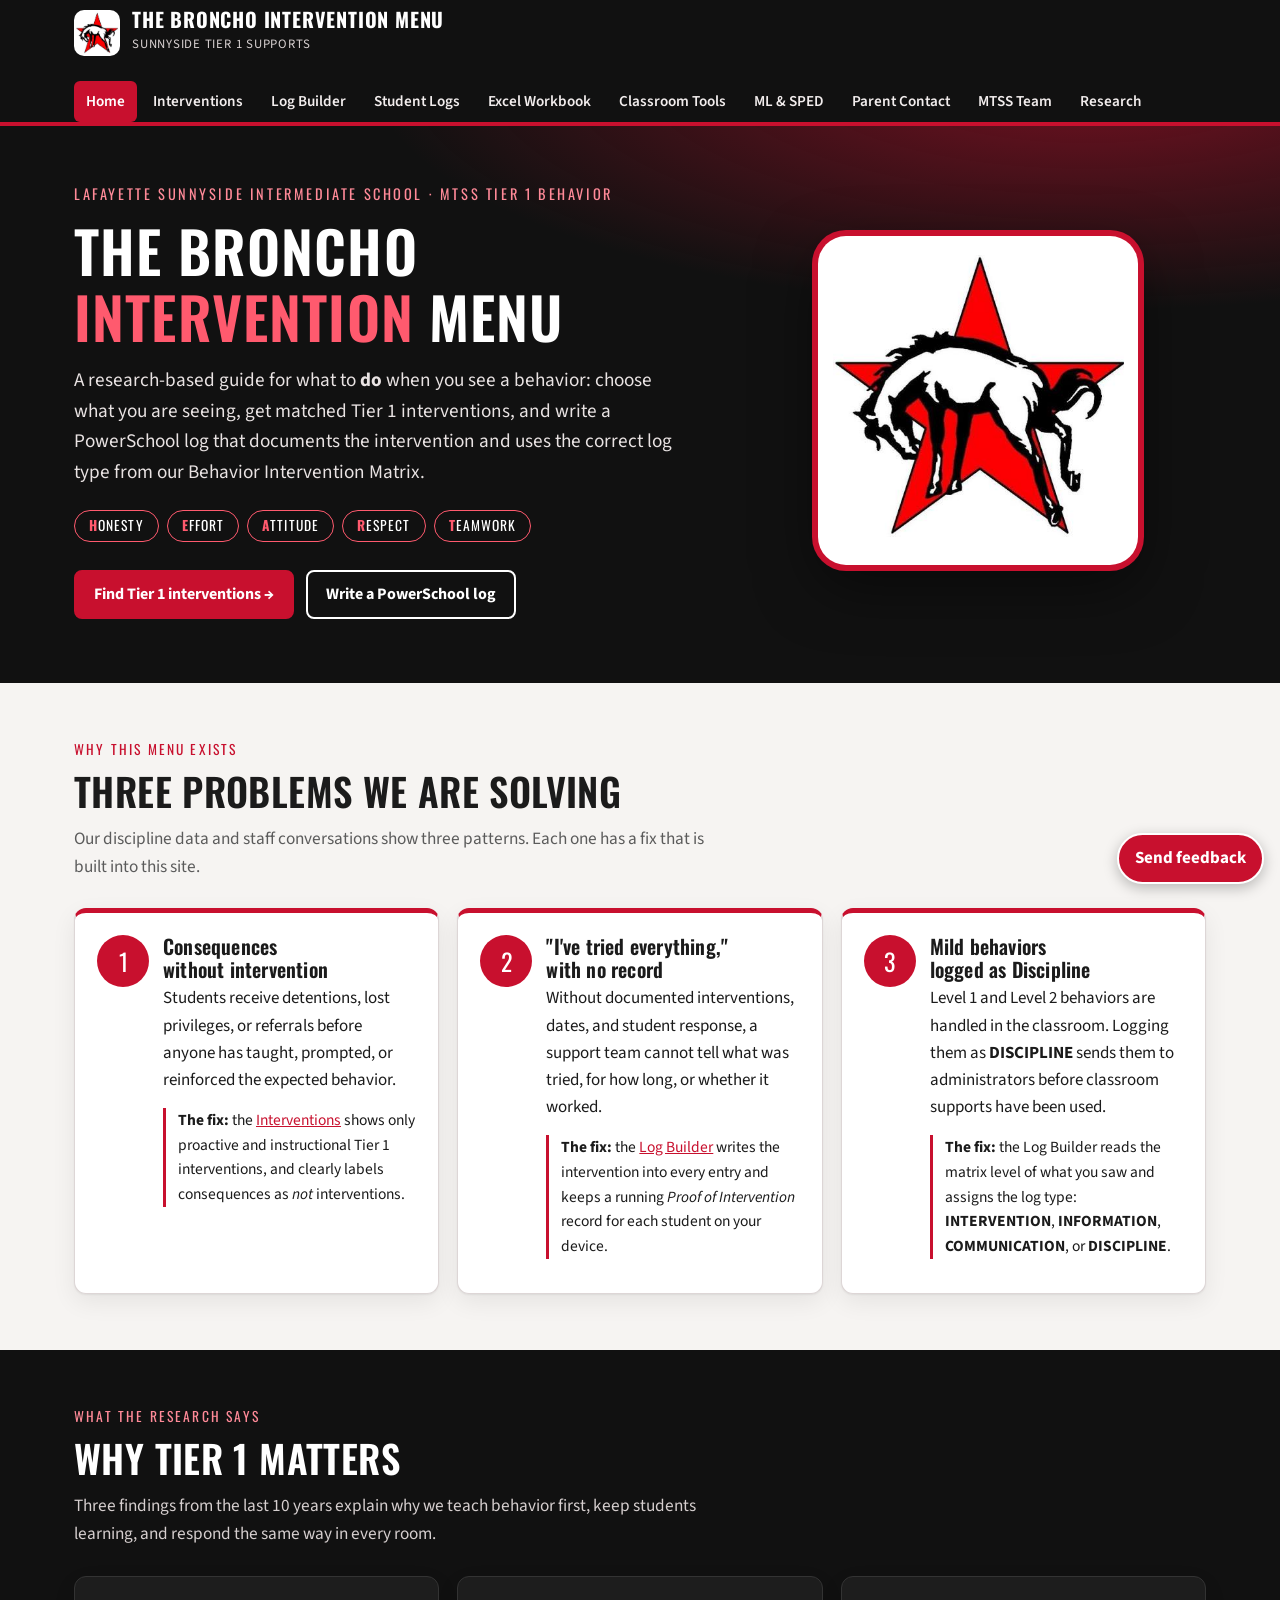
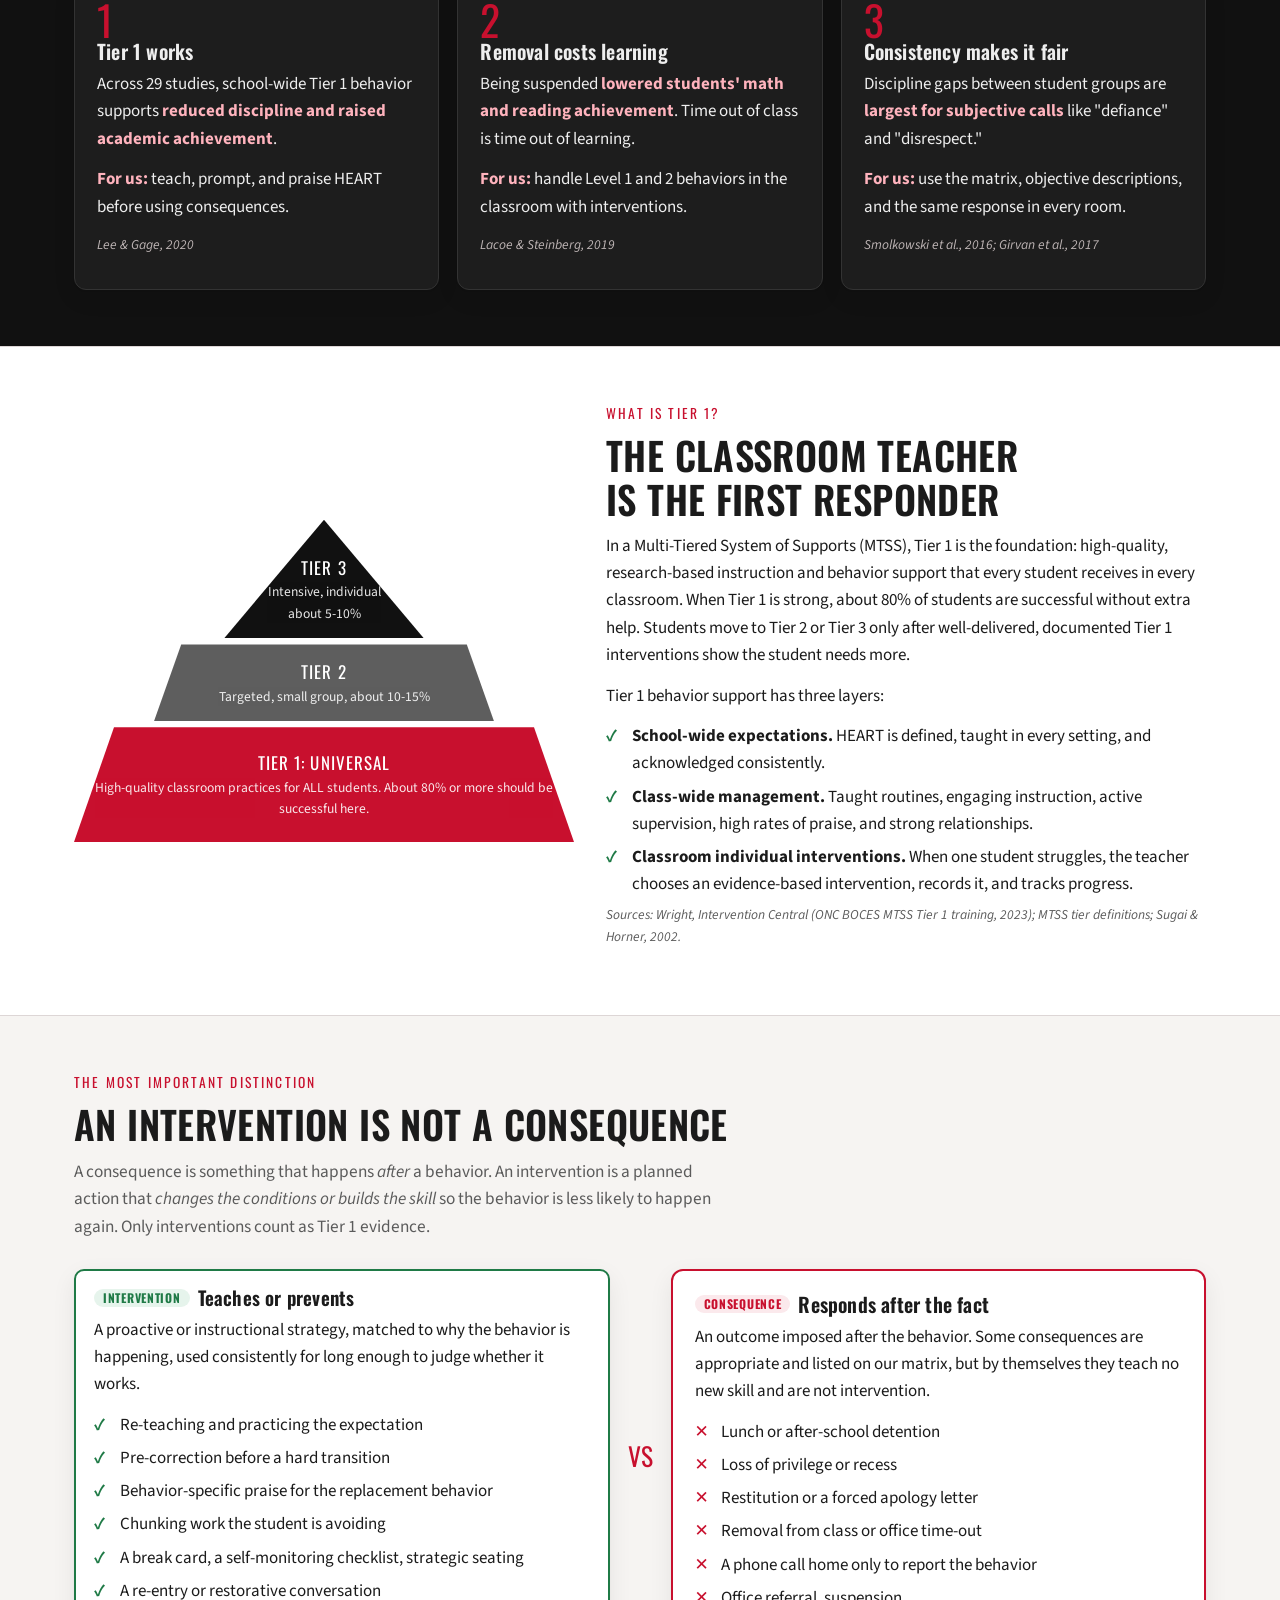
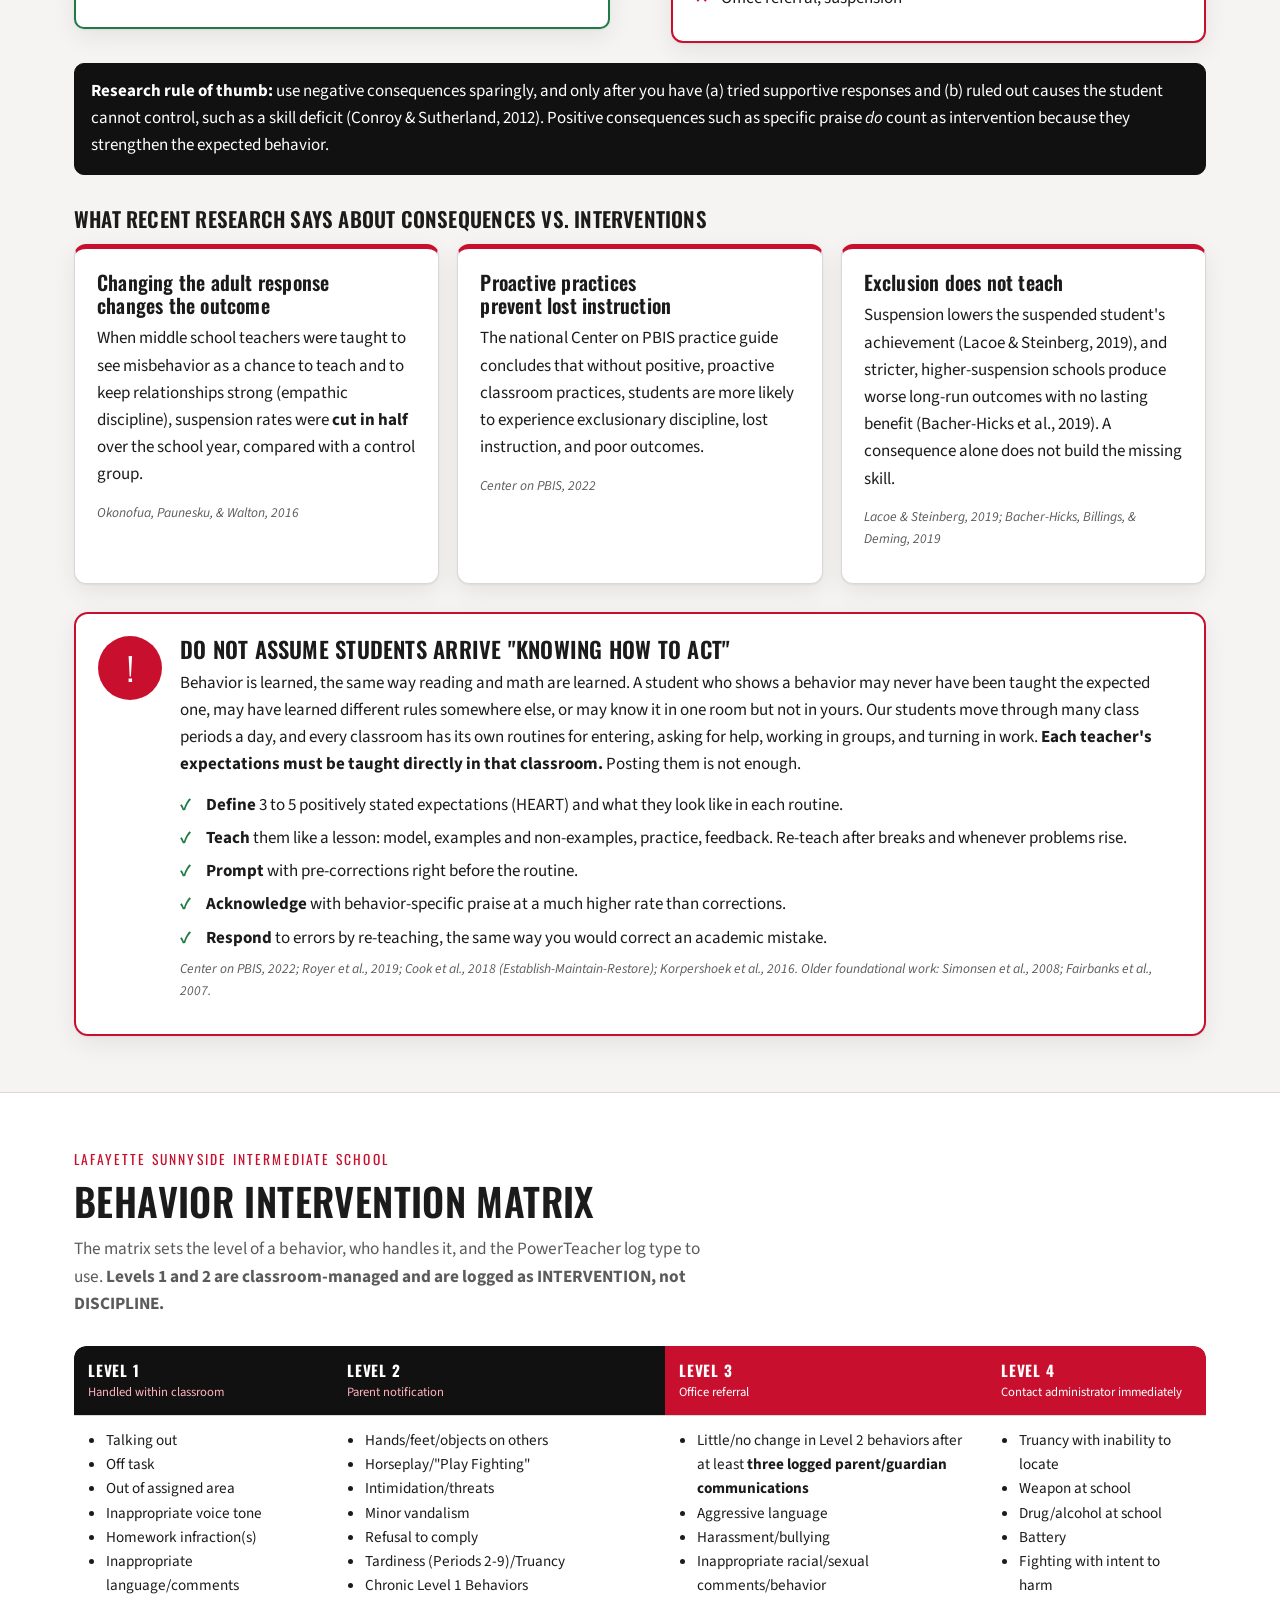
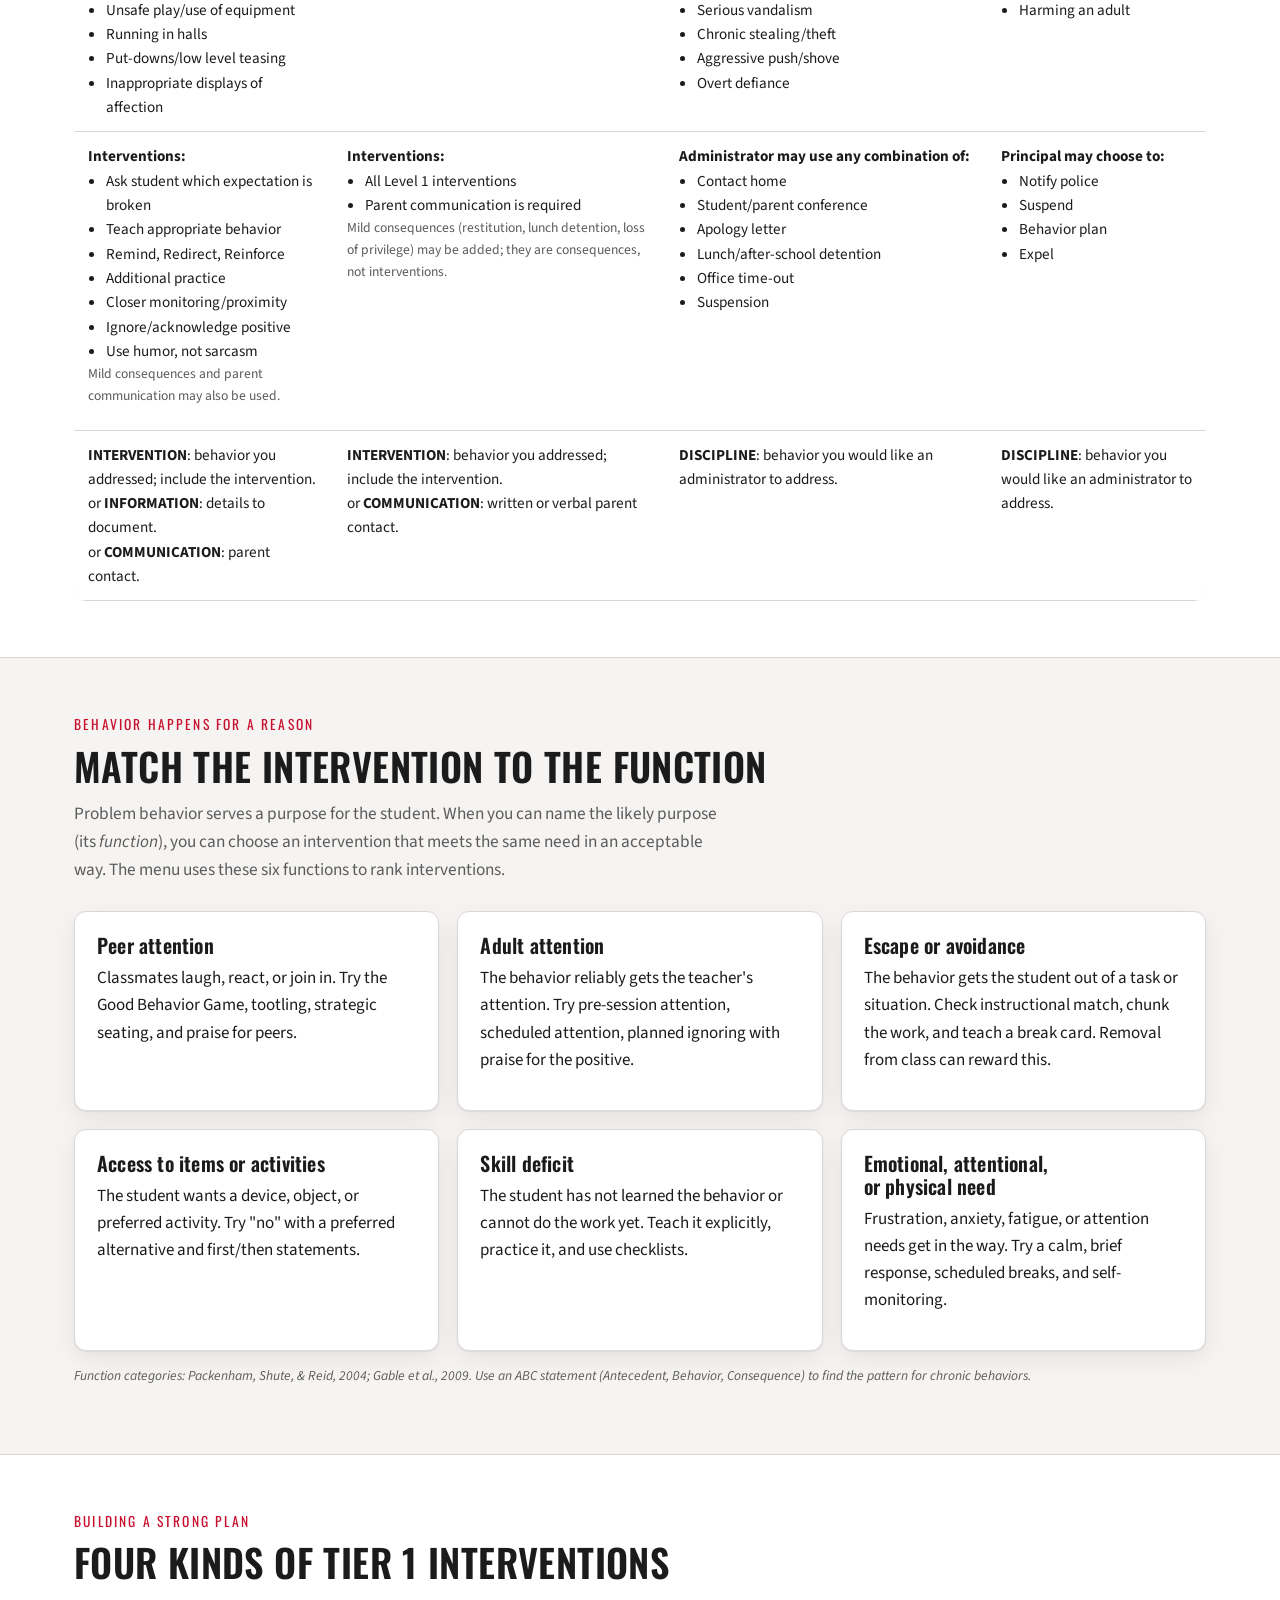
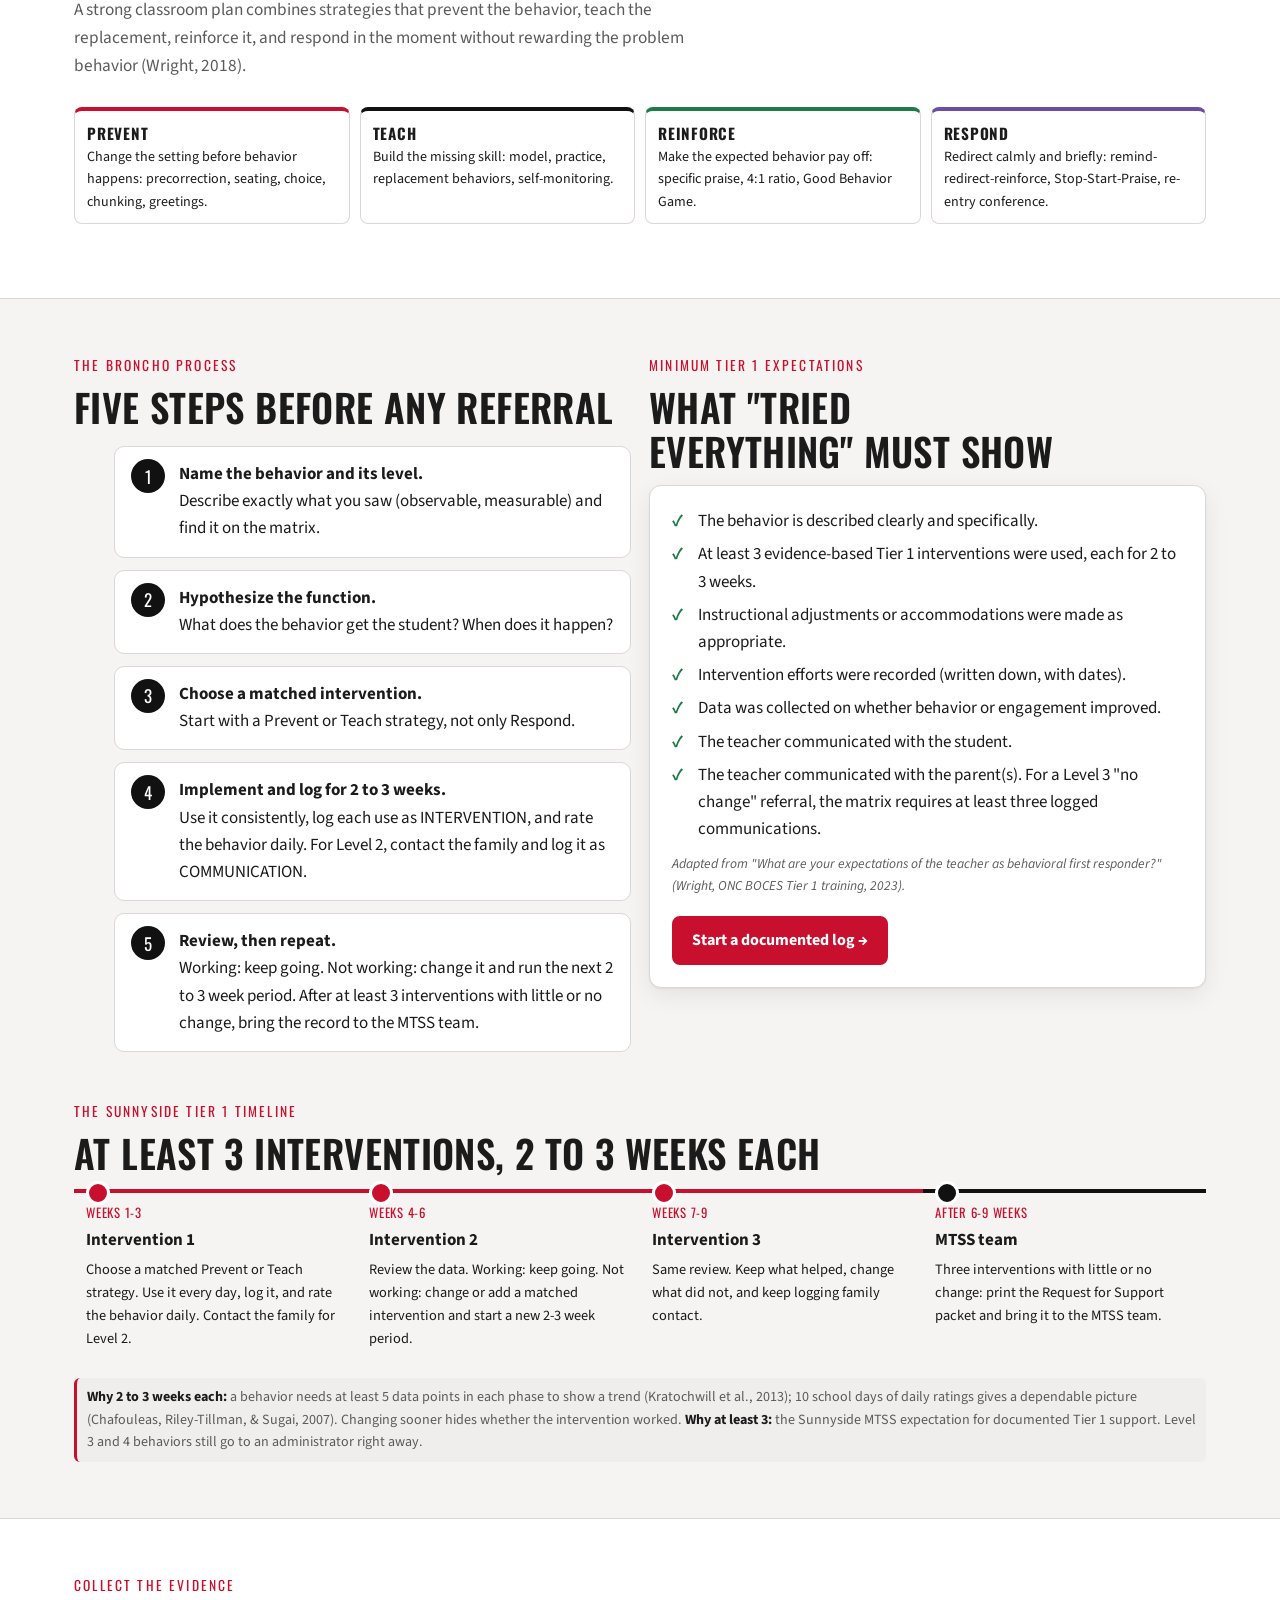
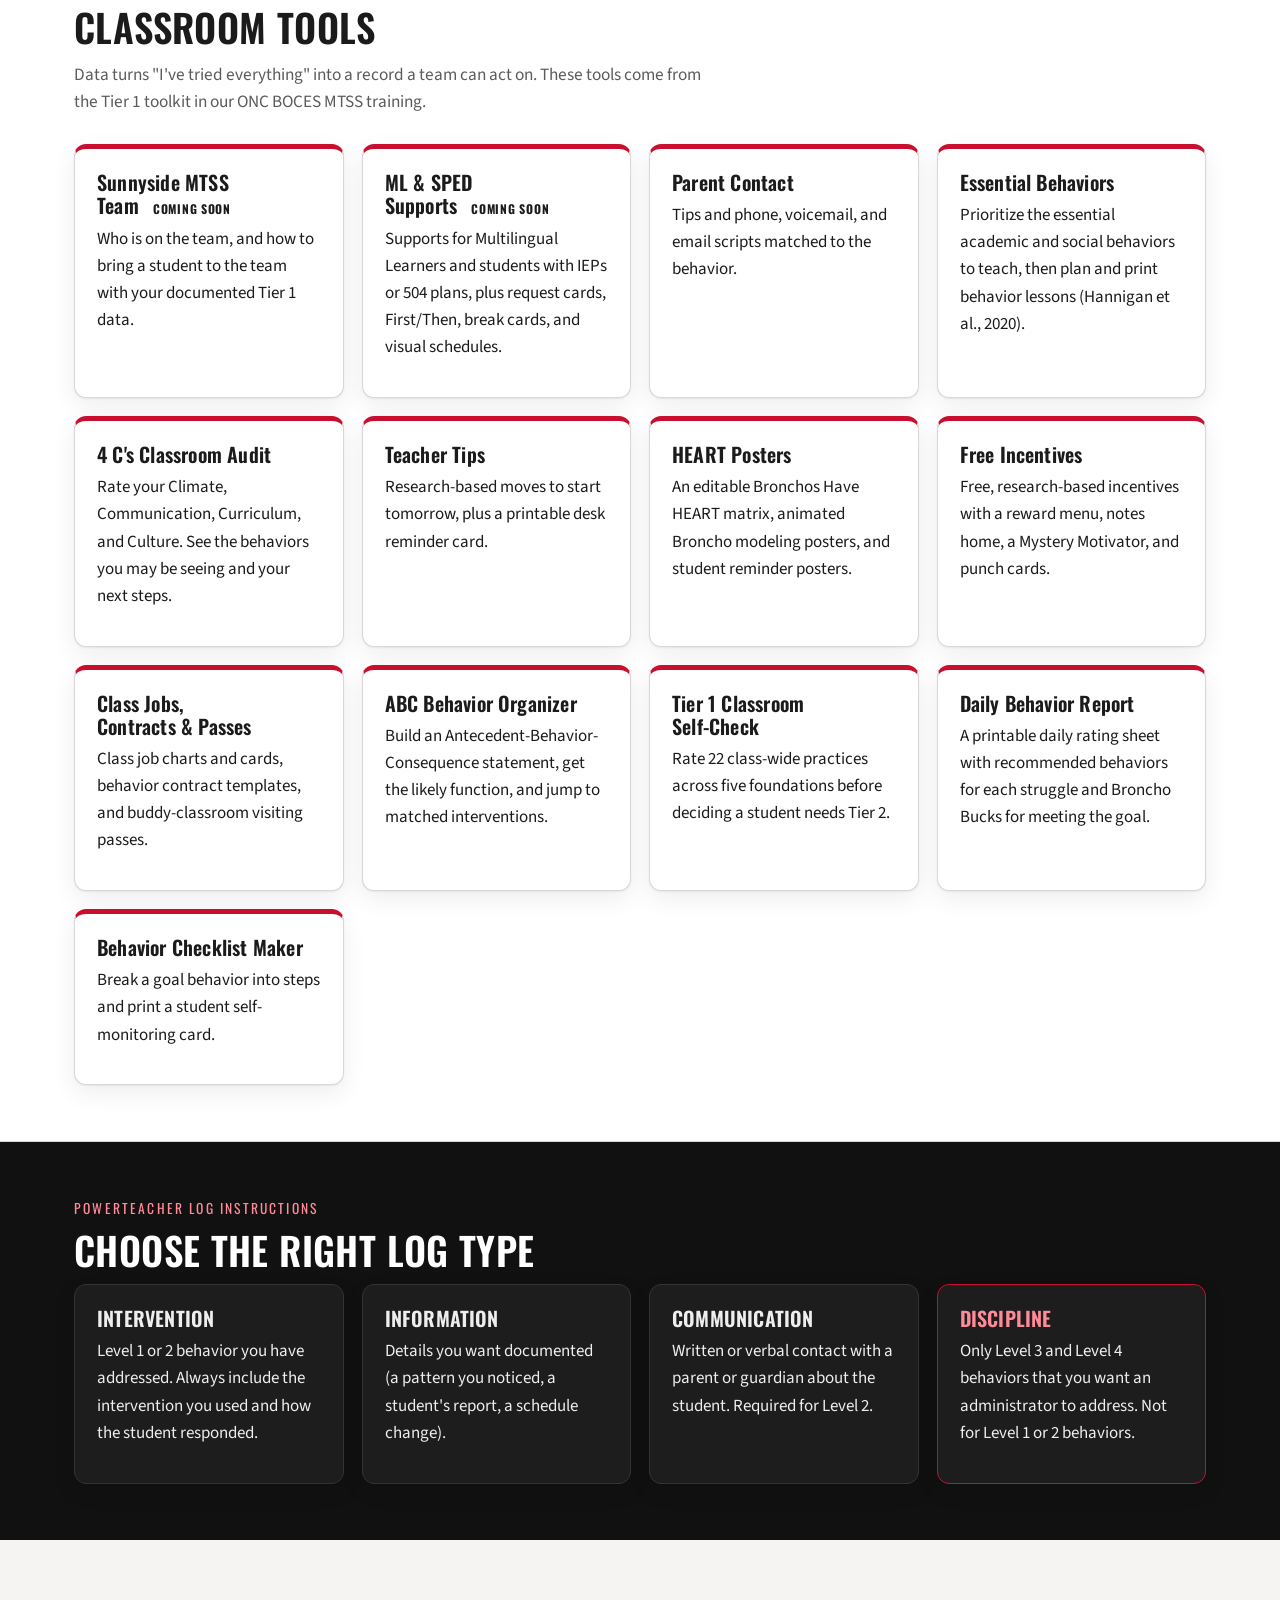
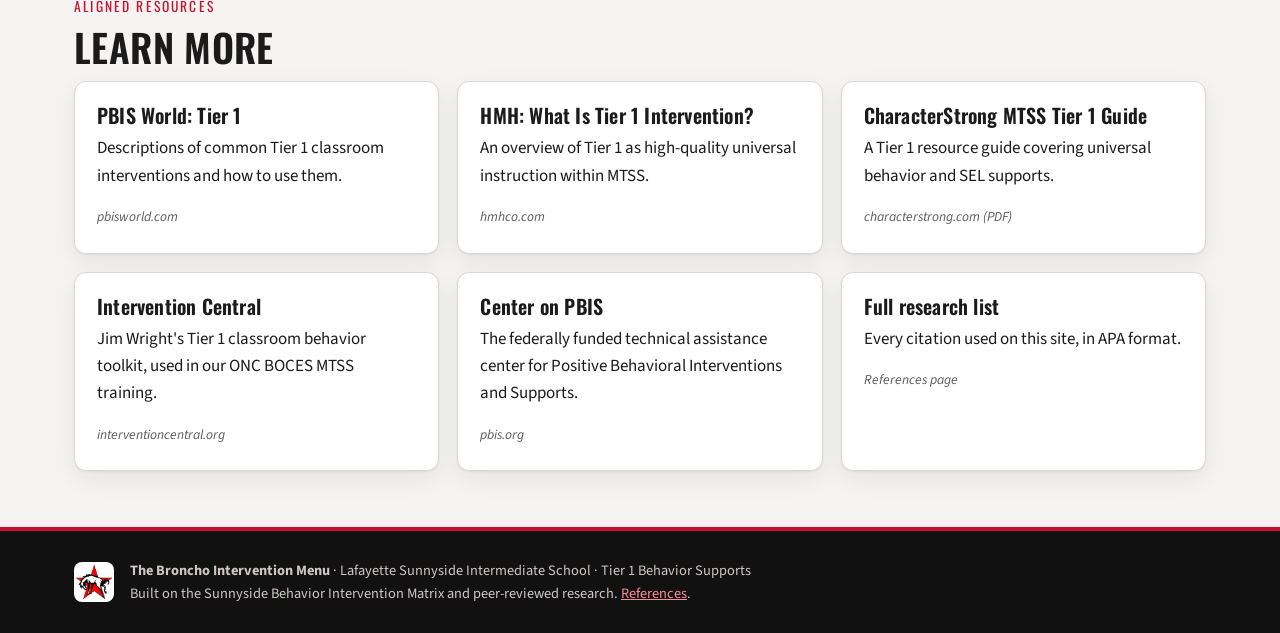
==== index.html @ d15cbe4c "Bump asset versions Co-Authored-By: Claude Opus 5.5 <noreply@anthropic.com> Claude-Session: https://" ====
<!doctype html>
<html lang="en">
<head>
<meta charset="utf-8">
<meta name="viewport" content="width=device-width, initial-scale=1">
<title>The Broncho Intervention Menu</title>
<meta name="description" content="Lafayette Sunnyside Intermediate School's research-based Tier 1 behavior intervention menu and PowerSchool log entry guide.">
<link rel="icon" href="img/broncho-logo.png">
<link rel="preconnect" href="https://fonts.googleapis.com">
<link rel="preconnect" href="https://fonts.gstatic.com" crossorigin>
<link rel="stylesheet" href="https://fonts.googleapis.com/css2?family=Oswald:wght@500;600&family=Source+Sans+3:wght@400;600;700&display=swap">
<link rel="stylesheet" href="css/style.css?v=00b10c5">
</head>
<body>
<a class="skip" href="#main">Skip to content</a>
<header class="top"><div class="wrap">
  <a class="brand" href="index.html"><img src="img/broncho-logo.png" alt=""><span><b>The Broncho Intervention Menu</b><small>Sunnyside Tier 1 Supports</small></span></a>
  <nav class="nav" aria-label="Main">
    <a href="index.html" aria-current="page">Home</a>
    <a href="menu.html">Interventions</a>
    <a href="log.html">Log Builder</a>
    <a href="logs.html">Student Logs</a>
    <a href="excel.html">Excel Workbook</a>
    <a href="tools.html">Classroom Tools</a>
    <a href="supports.html">ML &amp; SPED</a>
    <a href="parent.html">Parent Contact</a>
    <a href="mtss.html">MTSS Team</a>
    <a href="research.html">Research</a>
  </nav>
</div></header>

<main id="main">
<section class="hero">
  <div class="wrap">
    <div>
      <div class="kicker">Lafayette Sunnyside Intermediate School &middot; MTSS Tier 1 Behavior</div>
      <h1>The Broncho <span>Intervention</span> Menu</h1>
      <p class="lead">A research-based guide for what to <strong>do</strong> when you see a behavior: choose what you are seeing, get matched Tier 1 interventions, and write a PowerSchool log that documents the intervention and uses the correct log type from our Behavior Intervention Matrix.</p>
      <div class="values" aria-label="Sunnyside expectations">
        <span><b>H</b>onesty</span><span><b>E</b>ffort</span><span><b>A</b>ttitude</span><span><b>R</b>espect</span><span><b>T</b>eamwork</span>
      </div>
      <div class="cta">
        <a class="btn" href="menu.html">Find Tier 1 interventions &rarr;</a>
        <a class="btn ghost" href="log.html">Write a PowerSchool log</a>
      </div>
    </div>
    <div class="logo-big"><img src="img/broncho-logo.png" alt="Sunnyside Broncho logo: a bucking bronco over a red star"></div>
  </div>
</section>

<section class="band" id="why">
  <div class="wrap">
    <div class="eyebrow">Why this menu exists</div>
    <h2 class="title">Three problems we are solving</h2>
    <p class="intro">Our discipline data and staff conversations show three patterns. Each one has a fix that is built into this site.</p>
    <div class="grid g3">
      <article class="card red-top problem"><div class="num">1</div><div>
        <h3>Consequences without intervention</h3>
        <p>Students receive detentions, lost privileges, or referrals before anyone has taught, prompted, or reinforced the expected behavior.</p>
        <p class="fix"><b>The fix:</b> the <a href="menu.html">Interventions</a> shows only proactive and instructional Tier 1 interventions, and clearly labels consequences as <em>not</em> interventions.</p>
      </div></article>
      <article class="card red-top problem"><div class="num">2</div><div>
        <h3>"I've tried everything," with no record</h3>
        <p>Without documented interventions, dates, and student response, a support team cannot tell what was tried, for how long, or whether it worked.</p>
        <p class="fix"><b>The fix:</b> the <a href="log.html">Log Builder</a> writes the intervention into every entry and keeps a running <em>Proof of Intervention</em> record for each student on your device.</p>
      </div></article>
      <article class="card red-top problem"><div class="num">3</div><div>
        <h3>Mild behaviors logged as Discipline</h3>
        <p>Level 1 and Level 2 behaviors are handled in the classroom. Logging them as <b>DISCIPLINE</b> sends them to administrators before classroom supports have been used.</p>
        <p class="fix"><b>The fix:</b> the Log Builder reads the matrix level of what you saw and assigns the log type: <b>INTERVENTION</b>, <b>INFORMATION</b>, <b>COMMUNICATION</b>, or <b>DISCIPLINE</b>.</p>
      </div></article>
    </div>
  </div>
</section>

<section class="band dark" id="research">
  <div class="wrap">
    <div class="eyebrow">What the research says</div>
    <h2 class="title">Why Tier 1 matters</h2>
    <p class="intro">Three findings from the last 10 years explain why we teach behavior first, keep students learning, and respond the same way in every room.</p>
    <div class="grid g3">
      <div class="card"><div class="stat">1</div><h3>Tier 1 works</h3><p>Across 29 studies, school-wide Tier 1 behavior supports <b>reduced discipline and raised academic achievement</b>.</p><p><b>For us:</b> teach, prompt, and praise HEART before using consequences.</p><p class="cite">Lee &amp; Gage, 2020</p></div>
      <div class="card"><div class="stat">2</div><h3>Removal costs learning</h3><p>Being suspended <b>lowered students' math and reading achievement</b>. Time out of class is time out of learning.</p><p><b>For us:</b> handle Level 1 and 2 behaviors in the classroom with interventions.</p><p class="cite">Lacoe &amp; Steinberg, 2019</p></div>
      <div class="card"><div class="stat">3</div><h3>Consistency makes it fair</h3><p>Discipline gaps between student groups are <b>largest for subjective calls</b> like "defiance" and "disrespect."</p><p><b>For us:</b> use the matrix, objective descriptions, and the same response in every room.</p><p class="cite">Smolkowski et al., 2016; Girvan et al., 2017</p></div>
    </div>
  </div>
</section>

<section class="band alt" id="tier1">
  <div class="wrap tiers">
    <div class="pyramid" aria-label="MTSS tiers">
      <div class="t3">Tier 3<small>Intensive, individual<br>about 5-10%</small></div>
      <div class="t2">Tier 2<small>Targeted, small group, about 10-15%</small></div>
      <div class="t1">Tier 1: Universal<small>High-quality classroom practices for ALL students. About 80% or more should be successful here.</small></div>
    </div>
    <div>
      <div class="eyebrow">What is Tier 1?</div>
      <h2 class="title">The classroom teacher is the first responder</h2>
      <p>In a Multi-Tiered System of Supports (MTSS), Tier 1 is the foundation: high-quality, research-based instruction and behavior support that every student receives in every classroom. When Tier 1 is strong, about 80% of students are successful without extra help. Students move to Tier 2 or Tier 3 only after well-delivered, documented Tier 1 interventions show the student needs more.</p>
      <p>Tier 1 behavior support has three layers:</p>
      <ul class="check">
        <li><b>School-wide expectations.</b> HEART is defined, taught in every setting, and acknowledged consistently.</li>
        <li><b>Class-wide management.</b> Taught routines, engaging instruction, active supervision, high rates of praise, and strong relationships.</li>
        <li><b>Classroom individual interventions.</b> When one student struggles, the teacher chooses an evidence-based intervention, records it, and tracks progress.</li>
      </ul>
      <p class="cite">Sources: Wright, Intervention Central (ONC BOCES MTSS Tier 1 training, 2023); MTSS tier definitions; Sugai &amp; Horner, 2002.</p>
    </div>
  </div>
</section>

<section class="band" id="distinction">
  <div class="wrap">
    <div class="eyebrow">The most important distinction</div>
    <h2 class="title">An intervention is not a consequence</h2>
    <p class="intro">A consequence is something that happens <em>after</em> a behavior. An intervention is a planned action that <em>changes the conditions or builds the skill</em> so the behavior is less likely to happen again. Only interventions count as Tier 1 evidence.</p>
    <div class="vs">
      <div class="card int">
        <h3><span class="pill ok">Intervention</span> Teaches or prevents</h3>
        <p>A proactive or instructional strategy, matched to why the behavior is happening, used consistently for long enough to judge whether it works.</p>
        <ul class="check">
          <li>Re-teaching and practicing the expectation</li>
          <li>Pre-correction before a hard transition</li>
          <li>Behavior-specific praise for the replacement behavior</li>
          <li>Chunking work the student is avoiding</li>
          <li>A break card, a self-monitoring checklist, strategic seating</li>
          <li>A re-entry or restorative conversation</li>
        </ul>
      </div>
      <div class="mid" aria-hidden="true">VS</div>
      <div class="card con">
        <h3><span class="pill no">Consequence</span> Responds after the fact</h3>
        <p>An outcome imposed after the behavior. Some consequences are appropriate and listed on our matrix, but by themselves they teach no new skill and are not intervention.</p>
        <ul class="check x">
          <li>Lunch or after-school detention</li>
          <li>Loss of privilege or recess</li>
          <li>Restitution or a forced apology letter</li>
          <li>Removal from class or office time-out</li>
          <li>A phone call home only to report the behavior</li>
          <li>Office referral, suspension</li>
        </ul>
      </div>
    </div>
    <div class="alert black" style="margin-top:20px">
      <p><b>Research rule of thumb:</b> use negative consequences sparingly, and only after you have (a) tried supportive responses and (b) ruled out causes the student cannot control, such as a skill deficit (Conroy &amp; Sutherland, 2012). Positive consequences such as specific praise <em>do</em> count as intervention because they strengthen the expected behavior.</p>
    </div>

    <h3 class="subhead">What recent research says about consequences vs. interventions</h3>
    <div class="grid g3">
      <div class="card red-top"><h3>Changing the adult response changes the outcome</h3><p>When middle school teachers were taught to see misbehavior as a chance to teach and to keep relationships strong (empathic discipline), suspension rates were <b>cut in half</b> over the school year, compared with a control group.</p><p class="cite">Okonofua, Paunesku, &amp; Walton, 2016</p></div>
      <div class="card red-top"><h3>Proactive practices prevent lost instruction</h3><p>The national Center on PBIS practice guide concludes that without positive, proactive classroom practices, students are more likely to experience exclusionary discipline, lost instruction, and poor outcomes.</p><p class="cite">Center on PBIS, 2022</p></div>
      <div class="card red-top"><h3>Exclusion does not teach</h3><p>Suspension lowers the suspended student's achievement (Lacoe &amp; Steinberg, 2019), and stricter, higher-suspension schools produce worse long-run outcomes with no lasting benefit (Bacher-Hicks et al., 2019). A consequence alone does not build the missing skill.</p><p class="cite">Lacoe &amp; Steinberg, 2019; Bacher-Hicks, Billings, &amp; Deming, 2019</p></div>
    </div>

    <div class="know">
      <div class="know-icon" aria-hidden="true">!</div>
      <div>
        <h3>Do not assume students arrive "knowing how to act"</h3>
        <p>Behavior is learned, the same way reading and math are learned. A student who shows a behavior may never have been taught the expected one, may have learned different rules somewhere else, or may know it in one room but not in yours. Our students move through many class periods a day, and every classroom has its own routines for entering, asking for help, working in groups, and turning in work. <b>Each teacher's expectations must be taught directly in that classroom.</b> Posting them is not enough.</p>
        <ul class="check">
          <li><b>Define</b> 3 to 5 positively stated expectations (HEART) and what they look like in each routine.</li>
          <li><b>Teach</b> them like a lesson: model, examples and non-examples, practice, feedback. Re-teach after breaks and whenever problems rise.</li>
          <li><b>Prompt</b> with pre-corrections right before the routine.</li>
          <li><b>Acknowledge</b> with behavior-specific praise at a much higher rate than corrections.</li>
          <li><b>Respond</b> to errors by re-teaching, the same way you would correct an academic mistake.</li>
        </ul>
        <p class="cite">Center on PBIS, 2022; Royer et al., 2019; Cook et al., 2018 (Establish-Maintain-Restore); Korpershoek et al., 2016. Older foundational work: Simonsen et al., 2008; Fairbanks et al., 2007.</p>
      </div>
    </div>
  </div>
</section>

<section class="band alt" id="matrix">
  <div class="wrap">
    <div class="eyebrow">Lafayette Sunnyside Intermediate School</div>
    <h2 class="title">Behavior Intervention Matrix</h2>
    <p class="intro">The matrix sets the level of a behavior, who handles it, and the PowerTeacher log type to use. <strong>Levels 1 and 2 are classroom-managed and are logged as INTERVENTION, not DISCIPLINE.</strong></p>
    <div class="table-scroll">
    <table class="matrix">
      <thead><tr>
        <th scope="col">Level 1<small>Handled within classroom</small></th>
        <th scope="col">Level 2<small>Parent notification</small></th>
        <th scope="col" class="l3">Level 3<small>Office referral</small></th>
        <th scope="col" class="l4">Level 4<small>Contact administrator immediately</small></th>
      </tr></thead>
      <tbody>
        <tr>
          <td><ul><li>Talking out</li><li>Off task</li><li>Out of assigned area</li><li>Inappropriate voice tone</li><li>Homework infraction(s)</li><li>Inappropriate language/comments</li><li>Unsafe play/use of equipment</li><li>Running in halls</li><li>Put-downs/low level teasing</li><li>Inappropriate displays of affection</li></ul></td>
          <td><ul><li>Hands/feet/objects on others</li><li>Horseplay/"Play Fighting"</li><li>Intimidation/threats</li><li>Minor vandalism</li><li>Refusal to comply</li><li>Tardiness (Periods 2-9)/Truancy</li><li>Chronic Level 1 Behaviors</li></ul></td>
          <td><ul><li>Little/no change in Level 2 behaviors after at least <b>three logged parent/guardian communications</b></li><li>Aggressive language</li><li>Harassment/bullying</li><li>Inappropriate racial/sexual comments/behavior</li><li>Serious vandalism</li><li>Chronic stealing/theft</li><li>Aggressive push/shove</li><li>Overt defiance</li></ul></td>
          <td><ul><li>Truancy with inability to locate</li><li>Weapon at school</li><li>Drug/alcohol at school</li><li>Battery</li><li>Fighting with intent to harm</li><li>Harming an adult</li></ul></td>
        </tr>
        <tr>
          <td><b>Interventions:</b><ul><li>Ask student which expectation is broken</li><li>Teach appropriate behavior</li><li>Remind, Redirect, Reinforce</li><li>Additional practice</li><li>Closer monitoring/proximity</li><li>Ignore/acknowledge positive</li><li>Use humor, not sarcasm</li></ul><p class="hint">Mild consequences and parent communication may also be used.</p></td>
          <td><b>Interventions:</b><ul><li>All Level 1 interventions</li><li>Parent communication is required</li></ul><p class="hint">Mild consequences (restitution, lunch detention, loss of privilege) may be added; they are consequences, not interventions.</p></td>
          <td><b>Administrator may use any combination of:</b><ul><li>Contact home</li><li>Student/parent conference</li><li>Apology letter</li><li>Lunch/after-school detention</li><li>Office time-out</li><li>Suspension</li></ul></td>
          <td><b>Principal may choose to:</b><ul><li>Notify police</li><li>Suspend</li><li>Behavior plan</li><li>Expel</li></ul></td>
        </tr>
        <tr>
          <td><span class="logtype">INTERVENTION</span>: behavior you addressed; include the intervention.<br>or <span class="logtype">INFORMATION</span>: details to document.<br>or <span class="logtype">COMMUNICATION</span>: parent contact.</td>
          <td><span class="logtype">INTERVENTION</span>: behavior you addressed; include the intervention.<br>or <span class="logtype">COMMUNICATION</span>: written or verbal parent contact.</td>
          <td><span class="logtype">DISCIPLINE</span>: behavior you would like an administrator to address.</td>
          <td><span class="logtype">DISCIPLINE</span>: behavior you would like an administrator to address.</td>
        </tr>
      </tbody>
    </table>
    </div>
  </div>
</section>

<section class="band" id="function">
  <div class="wrap">
    <div class="eyebrow">Behavior happens for a reason</div>
    <h2 class="title">Match the intervention to the function</h2>
    <p class="intro">Problem behavior serves a purpose for the student. When you can name the likely purpose (its <em>function</em>), you can choose an intervention that meets the same need in an acceptable way. The menu uses these six functions to rank interventions.</p>
    <div class="grid g3">
      <div class="card"><h3>Peer attention</h3><p>Classmates laugh, react, or join in. Try the Good Behavior Game, tootling, strategic seating, and praise for peers.</p></div>
      <div class="card"><h3>Adult attention</h3><p>The behavior reliably gets the teacher's attention. Try pre-session attention, scheduled attention, planned ignoring with praise for the positive.</p></div>
      <div class="card"><h3>Escape or avoidance</h3><p>The behavior gets the student out of a task or situation. Check instructional match, chunk the work, and teach a break card. Removal from class can reward this.</p></div>
      <div class="card"><h3>Access to items or activities</h3><p>The student wants a device, object, or preferred activity. Try "no" with a preferred alternative and first/then statements.</p></div>
      <div class="card"><h3>Skill deficit</h3><p>The student has not learned the behavior or cannot do the work yet. Teach it explicitly, practice it, and use checklists.</p></div>
      <div class="card"><h3>Emotional, attentional, or physical need</h3><p>Frustration, anxiety, fatigue, or attention needs get in the way. Try a calm, brief response, scheduled breaks, and self-monitoring.</p></div>
    </div>
    <p class="cite" style="margin-top:14px">Function categories: Packenham, Shute, &amp; Reid, 2004; Gable et al., 2009. Use an ABC statement (Antecedent, Behavior, Consequence) to find the pattern for chronic behaviors.</p>
  </div>
</section>

<section class="band alt" id="types">
  <div class="wrap">
    <div class="eyebrow">Building a strong plan</div>
    <h2 class="title">Four kinds of Tier 1 interventions</h2>
    <p class="intro">A strong classroom plan combines strategies that prevent the behavior, teach the replacement, reinforce it, and respond in the moment without rewarding the problem behavior (Wright, 2018).</p>
    <div class="legend">
      <div class="prevent"><b>Prevent</b>Change the setting before behavior happens: precorrection, seating, choice, chunking, greetings.</div>
      <div class="teach"><b>Teach</b>Build the missing skill: model, practice, replacement behaviors, self-monitoring.</div>
      <div class="reinforce"><b>Reinforce</b>Make the expected behavior pay off: specific praise, 4:1 ratio, Good Behavior Game.</div>
      <div class="respond"><b>Respond</b>Redirect calmly and briefly: remind-redirect-reinforce, Stop-Start-Praise, re-entry conference.</div>
    </div>
  </div>
</section>

<section class="band" id="process">
  <div class="wrap grid g2" style="align-items:start">
    <div>
      <div class="eyebrow">The Broncho process</div>
      <h2 class="title">Five steps before any referral</h2>
      <ol class="flow">
        <li><b>Name the behavior and its level.</b> Describe exactly what you saw (observable, measurable) and find it on the matrix.</li>
        <li><b>Hypothesize the function.</b> What does the behavior get the student? When does it happen?</li>
        <li><b>Choose a matched intervention.</b> Start with a Prevent or Teach strategy, not only Respond.</li>
        <li><b>Implement and log for 2 to 3 weeks.</b> Use it consistently, log each use as INTERVENTION, and rate the behavior daily. For Level 2, contact the family and log it as COMMUNICATION.</li>
        <li><b>Review, then repeat.</b> Working: keep going. Not working: change it and run the next 2 to 3 week period. After at least 3 interventions with little or no change, bring the record to the MTSS team.</li>
      </ol>

    </div>
    <div>
      <div class="eyebrow">Minimum Tier 1 expectations</div>
      <h2 class="title">What "tried everything" must show</h2>
      <div class="card">
        <ul class="check">
          <li>The behavior is described clearly and specifically.</li>
          <li>At least 3 evidence-based Tier 1 interventions were used, each for 2 to 3 weeks.</li>
          <li>Instructional adjustments or accommodations were made as appropriate.</li>
          <li>Intervention efforts were recorded (written down, with dates).</li>
          <li>Data was collected on whether behavior or engagement improved.</li>
          <li>The teacher communicated with the student.</li>
          <li>The teacher communicated with the parent(s). For a Level 3 "no change" referral, the matrix requires at least three logged communications.</li>
        </ul>
        <p class="cite" style="margin-top:10px">Adapted from "What are your expectations of the teacher as behavioral first responder?" (Wright, ONC BOCES Tier 1 training, 2023).</p>
        <a class="btn" href="log.html" style="margin-top:8px">Start a documented log &rarr;</a>
      </div>
    </div>
  </div>
  <div class="wrap" style="margin-top:32px">
    <div class="eyebrow">The Sunnyside Tier 1 timeline</div>
    <h2 class="title">At least 3 interventions, 2 to 3 weeks each</h2>
    <div class="tl"><div><span class="wk">Weeks 1-3</span><b>Intervention 1</b><p>Choose a matched Prevent or Teach strategy. Use it every day, log it, and rate the behavior daily. Contact the family for Level 2.</p></div><div><span class="wk">Weeks 4-6</span><b>Intervention 2</b><p>Review the data. Working: keep going. Not working: change or add a matched intervention and start a new 2-3 week period.</p></div><div><span class="wk">Weeks 7-9</span><b>Intervention 3</b><p>Same review. Keep what helped, change what did not, and keep logging family contact.</p></div><div><span class="wk">After 6-9 weeks</span><b>MTSS team</b><p>Three interventions with little or no change: print the Request for Support packet and bring it to the MTSS team.</p></div></div><p class="why"><b>Why 2 to 3 weeks each:</b> a behavior needs at least 5 data points in each phase to show a trend (Kratochwill et al., 2013); 10 school days of daily ratings gives a dependable picture (Chafouleas, Riley-Tillman, &amp; Sugai, 2007). Changing sooner hides whether the intervention worked. <b>Why at least 3:</b> the Sunnyside MTSS expectation for documented Tier 1 support. Level 3 and 4 behaviors still go to an administrator right away.</p>
  </div>
</section>

<section class="band alt" id="tools">
  <div class="wrap">
    <div class="eyebrow">Collect the evidence</div>
    <h2 class="title">Classroom tools</h2>
    <p class="intro">Data turns "I've tried everything" into a record a team can act on. These tools come from the Tier 1 toolkit in our ONC BOCES MTSS training.</p>
    <div class="grid g4">
      <a class="card red-top" href="mtss.html" style="text-decoration:none;color:inherit"><h3>Sunnyside MTSS Team <span class="pill">Coming soon</span></h3><p>Who is on the team, and how to bring a student to the team with your documented Tier 1 data.</p></a>
      <a class="card red-top" href="supports.html" style="text-decoration:none;color:inherit"><h3>ML &amp; SPED Supports <span class="pill">Coming soon</span></h3><p>Supports for Multilingual Learners and students with IEPs or 504 plans, plus request cards, First/Then, break cards, and visual schedules.</p></a>
      <a class="card red-top" href="parent.html" style="text-decoration:none;color:inherit"><h3>Parent Contact</h3><p>Tips and phone, voicemail, and email scripts matched to the behavior.</p></a>
      <a class="card red-top" href="tools.html#essential" style="text-decoration:none;color:inherit"><h3>Essential Behaviors</h3><p>Prioritize the essential academic and social behaviors to teach, then plan and print behavior lessons (Hannigan et al., 2020).</p></a>
      <a class="card red-top" href="tools.html#fourc" style="text-decoration:none;color:inherit"><h3>4 C's Classroom Audit</h3><p>Rate your Climate, Communication, Curriculum, and Culture. See the behaviors you may be seeing and your next steps.</p></a>
      <a class="card red-top" href="tools.html#tips" style="text-decoration:none;color:inherit"><h3>Teacher Tips</h3><p>Research-based moves to start tomorrow, plus a printable desk reminder card.</p></a>
      <a class="card red-top" href="tools.html#posters" style="text-decoration:none;color:inherit"><h3>HEART Posters</h3><p>An editable Bronchos Have HEART matrix, animated Broncho modeling posters, and student reminder posters.</p></a>
      <a class="card red-top" href="tools.html#incent" style="text-decoration:none;color:inherit"><h3>Free Incentives</h3><p>Free, research-based incentives with a reward menu, notes home, a Mystery Motivator, and punch cards.</p></a>
      <a class="card red-top" href="tools.html#jobs" style="text-decoration:none;color:inherit"><h3>Class Jobs, Contracts &amp; Passes</h3><p>Class job charts and cards, behavior contract templates, and buddy-classroom visiting passes.</p></a>
      <a class="card red-top" href="tools.html#abc" style="text-decoration:none;color:inherit"><h3>ABC Behavior Organizer</h3><p>Build an Antecedent-Behavior-Consequence statement, get the likely function, and jump to matched interventions.</p></a>
      <a class="card red-top" href="tools.html#self" style="text-decoration:none;color:inherit"><h3>Tier 1 Classroom Self-Check</h3><p>Rate 22 class-wide practices across five foundations before deciding a student needs Tier 2.</p></a>
      <a class="card red-top" href="tools.html#dbr" style="text-decoration:none;color:inherit"><h3>Daily Behavior Report</h3><p>A printable daily rating sheet with recommended behaviors for each struggle and Broncho Bucks for meeting the goal.</p></a>
      <a class="card red-top" href="tools.html#check" style="text-decoration:none;color:inherit"><h3>Behavior Checklist Maker</h3><p>Break a goal behavior into steps and print a student self-monitoring card.</p></a>
    </div>
  </div>
</section>

<section class="band dark" id="logtypes">
  <div class="wrap">
    <div class="eyebrow">PowerTeacher log instructions</div>
    <h2 class="title">Choose the right log type</h2>
    <div class="grid g4">
      <div class="card"><h3>INTERVENTION</h3><p>Level 1 or 2 behavior you have addressed. Always include the intervention you used and how the student responded.</p></div>
      <div class="card"><h3>INFORMATION</h3><p>Details you want documented (a pattern you noticed, a student's report, a schedule change).</p></div>
      <div class="card"><h3>COMMUNICATION</h3><p>Written or verbal contact with a parent or guardian about the student. Required for Level 2.</p></div>
      <div class="card" style="border-color:var(--red)"><h3 style="color:#ff8a98">DISCIPLINE</h3><p>Only Level 3 and Level 4 behaviors that you want an administrator to address. Not for Level 1 or 2 behaviors.</p></div>
    </div>
  </div>
</section>

<section class="band" id="resources">
  <div class="wrap">
    <div class="eyebrow">Aligned resources</div>
    <h2 class="title">Learn more</h2>
    <div class="grid g3">
      <a class="card" href="https://www.pbisworld.com/tier-1/" target="_blank" rel="noopener" style="text-decoration:none;color:inherit"><h3>PBIS World: Tier 1</h3><p>Descriptions of common Tier 1 classroom interventions and how to use them.</p><span class="cite">pbisworld.com</span></a>
      <a class="card" href="https://www.hmhco.com/blog/what-is-tier-1-intervention-in-education" target="_blank" rel="noopener" style="text-decoration:none;color:inherit"><h3>HMH: What Is Tier 1 Intervention?</h3><p>An overview of Tier 1 as high-quality universal instruction within MTSS.</p><span class="cite">hmhco.com</span></a>
      <a class="card" href="https://characterstrong.com/wp-content/uploads/2022/08/MTSS-Tier-1-Resource-Guide.pdf" target="_blank" rel="noopener" style="text-decoration:none;color:inherit"><h3>CharacterStrong MTSS Tier 1 Guide</h3><p>A Tier 1 resource guide covering universal behavior and SEL supports.</p><span class="cite">characterstrong.com (PDF)</span></a>
      <a class="card" href="https://www.interventioncentral.org/positivebehavior" target="_blank" rel="noopener" style="text-decoration:none;color:inherit"><h3>Intervention Central</h3><p>Jim Wright's Tier 1 classroom behavior toolkit, used in our ONC BOCES MTSS training.</p><span class="cite">interventioncentral.org</span></a>
      <a class="card" href="https://www.pbis.org/" target="_blank" rel="noopener" style="text-decoration:none;color:inherit"><h3>Center on PBIS</h3><p>The federally funded technical assistance center for Positive Behavioral Interventions and Supports.</p><span class="cite">pbis.org</span></a>
      <a class="card" href="research.html" style="text-decoration:none;color:inherit"><h3>Full research list</h3><p>Every citation used on this site, in APA format.</p><span class="cite">References page</span></a>
    </div>
  </div>
</section>
</main>

<footer class="foot"><div class="wrap">
  <img src="img/broncho-logo.png" alt="">
  <div><b>The Broncho Intervention Menu</b> &middot; Lafayette Sunnyside Intermediate School &middot; Tier 1 Behavior Supports<br>
  Built on the Sunnyside Behavior Intervention Matrix and peer-reviewed research. <a href="research.html">References</a>.</div>
</div></footer>
<script src="js/feedback.js?v=00b10c5"></script>
</body>
</html>
---- css/style.css ----
:root {
  --red: #c8102e;
  --red-dark: #9b0c23;
  --red-soft: #fbe9ec;
  --black: #111111;
  --ink: #1b1b1b;
  --muted: #5b5b5b;
  --bg: #f6f4f2;
  --surface: #ffffff;
  --surface2: #f0eded;
  --line: #ddd6d6;
  --ok: #1f7a46;
  --ok-soft: #e6f4ec;
  --warn: #9a5b00;
  --warn-soft: #fff4dc;
  --on-dark: #ffffff;
  --shadow: 0 1px 2px rgba(0,0,0,.06), 0 8px 24px rgba(0,0,0,.07);
  --display: "Oswald", "Arial Narrow", system-ui, sans-serif;
  --body: "Source Sans 3", system-ui, -apple-system, "Segoe UI", Roboto, sans-serif;
  --c-prevent: #c8102e; --c-teach: #111111; --c-reinforce: #1f7a46; --c-respond: #6b4ea3;
}
@media (prefers-color-scheme: dark) {
  :root:not([data-theme="light"]) {
    color-scheme: dark;
    --red: #ff4d63; --red-dark: #e23a52; --red-soft: #3a1219;
    --ink: #f1eeee; --muted: #b4acac; --bg: #121010; --surface: #1c1a1a; --surface2: #262222; --line: #3a3434;
    --ok: #4cc485; --ok-soft: #13301f; --warn: #f0b44c; --warn-soft: #33270f;
    --shadow: 0 1px 2px rgba(0,0,0,.4), 0 8px 24px rgba(0,0,0,.35);
    --c-prevent: #ff4d63; --c-teach: #e9e4e4; --c-reinforce: #4cc485; --c-respond: #b39ae8;
  }
}
:root[data-theme="dark"] {
  color-scheme: dark;
  --red: #ff4d63; --red-dark: #e23a52; --red-soft: #3a1219;
  --ink: #f1eeee; --muted: #b4acac; --bg: #121010; --surface: #1c1a1a; --surface2: #262222; --line: #3a3434;
  --ok: #4cc485; --ok-soft: #13301f; --warn: #f0b44c; --warn-soft: #33270f;
  --shadow: 0 1px 2px rgba(0,0,0,.4), 0 8px 24px rgba(0,0,0,.35);
  --c-prevent: #ff4d63; --c-teach: #e9e4e4; --c-reinforce: #4cc485; --c-respond: #b39ae8;
}

* { box-sizing: border-box; }
html, body { margin: 0; }
body { background: var(--bg); color: var(--ink); font-family: var(--body); font-size: 17px; line-height: 1.6; }
h1, h2, h3, h4 { font-family: var(--display); font-weight: 600; line-height: 1.15; letter-spacing: .01em; margin: 0; text-wrap: balance; }
p { margin: 0 0 .8em; }
a { color: var(--red); }
button, input, select, textarea { font: inherit; color: inherit; }
:focus-visible { outline: 3px solid var(--red); outline-offset: 2px; }
[hidden] { display: none !important; }
.wrap { max-width: 1180px; margin: 0 auto; padding-inline: 24px; }
@media (max-width: 520px) { .wrap { padding-inline: 16px; } }
.skip { position: absolute; left: -999px; top: 0; background: var(--red); color: #fff; padding: 8px 12px; z-index: 99; }
.skip:focus { left: 8px; }

/* ---------- header ---------- */
.top { background: var(--black); color: var(--on-dark); border-bottom: 4px solid var(--red); position: sticky; top: 0; z-index: 30; }
.top .wrap { display: flex; align-items: center; gap: 16px; min-height: 68px; flex-wrap: wrap; }
.brand { display: flex; align-items: center; gap: 12px; text-decoration: none; color: inherit; margin-right: auto; padding-block: 8px; }
.brand img { width: 46px; height: 46px; border-radius: 10px; background: #fff; padding: 2px; }
.brand b { font-family: var(--display); font-size: 1.25rem; letter-spacing: .04em; text-transform: uppercase; display: block; line-height: 1.1; }
.brand small { color: #d9d2d2; font-size: .8rem; letter-spacing: .06em; text-transform: uppercase; }
.nav { display: flex; gap: 4px; flex-wrap: wrap; }
.nav a { color: #f2eded; text-decoration: none; font-weight: 600; padding: 8px 12px; border-radius: 6px; font-size: .95rem; }
.nav a:hover { background: #2a2a2a; }
.nav a[aria-current="page"] { background: var(--red); color: #fff; }
@media (max-width: 760px) { .nav { width: 100%; padding-bottom: 8px; } .nav a { padding: 6px 10px; font-size: .9rem; } }

/* ---------- hero ---------- */
.hero { background: radial-gradient(1200px 400px at 85% -10%, rgba(200,16,46,.55), transparent 60%), var(--black); color: var(--on-dark); padding: 56px 0 64px; position: relative; overflow: hidden; }
.hero .wrap { display: grid; grid-template-columns: 1.4fr 1fr; gap: 40px; align-items: center; }
.hero h1 { font-size: clamp(2.2rem, 5vw, 3.6rem); text-transform: uppercase; letter-spacing: .02em; }
.hero h1 span { color: #ff5a6e; }
.hero .kicker { font-family: var(--display); text-transform: uppercase; letter-spacing: .18em; color: #ff8a98; font-size: .9rem; margin-bottom: 12px; }
.hero p.lead { font-size: 1.2rem; color: #e9e3e3; max-width: 62ch; margin-top: 16px; }
.hero .logo-big { justify-self: center; width: min(320px, 70vw); aspect-ratio: 1; border-radius: 28px; background: #fff; padding: 14px; box-shadow: 0 0 0 6px var(--red), 0 20px 60px rgba(0,0,0,.5); }
.hero .logo-big img { width: 100%; height: 100%; object-fit: contain; }
.values { display: flex; gap: 8px; flex-wrap: wrap; margin-top: 22px; }
.values span { border: 1px solid #ff5a6e; color: #fff; border-radius: 999px; padding: 4px 14px; font-family: var(--display); letter-spacing: .08em; text-transform: uppercase; font-size: .85rem; }
.values span b { color: #ff5a6e; }
.cta { display: flex; gap: 12px; flex-wrap: wrap; margin-top: 28px; }
@media (max-width: 860px) { .hero .wrap { grid-template-columns: 1fr; } .hero .logo-big { order: -1; width: 180px; padding: 10px; } }

/* ---------- buttons ---------- */
.btn { display: inline-flex; align-items: center; gap: 8px; border: 2px solid var(--red); background: var(--red); color: #fff; padding: 10px 18px; border-radius: 8px; font-weight: 700; text-decoration: none; cursor: pointer; font-size: 1rem; }
.btn:hover { background: var(--red-dark); border-color: var(--red-dark); }
.btn.ghost { background: transparent; color: var(--ink); border-color: var(--line); }
.btn.ghost:hover { border-color: var(--red); color: var(--red); background: transparent; }
.hero .btn.ghost { color: #fff; border-color: #fff; }
.hero .btn.ghost:hover { background: #fff; color: var(--black); }
.btn.sm { padding: 6px 12px; font-size: .9rem; }
.btn.dark { background: var(--black); border-color: var(--black); }
:root[data-theme="dark"] .btn.dark { background: #333; border-color: #333; }

/* ---------- sections ---------- */
section.band { padding: 56px 0; }
section.band.alt { background: var(--surface); border-block: 1px solid var(--line); }
section.band.dark { background: var(--black); color: var(--on-dark); }
.eyebrow { font-family: var(--display); text-transform: uppercase; letter-spacing: .16em; color: var(--red); font-size: .85rem; margin-bottom: 8px; }
.band.dark .eyebrow { color: #ff8a98; }
h2.title { font-size: clamp(1.7rem, 3.4vw, 2.4rem); text-transform: uppercase; margin-bottom: 12px; }
.intro { color: var(--muted); max-width: 72ch; font-size: 1.08rem; margin-bottom: 28px; }
.band.dark .intro { color: #d6cfcf; }
.grid { display: grid; gap: 18px; }
.g2 { grid-template-columns: repeat(2, minmax(0, 1fr)); }
.g3 { grid-template-columns: repeat(3, minmax(0, 1fr)); }
.g4 { grid-template-columns: repeat(4, minmax(0, 1fr)); }
@media (max-width: 960px) { .g4 { grid-template-columns: repeat(2, minmax(0, 1fr)); } .g3 { grid-template-columns: 1fr 1fr; } }
@media (max-width: 640px) { .g2, .g3, .g4 { grid-template-columns: 1fr; } }
.card { background: var(--surface); border: 1px solid var(--line); border-radius: 12px; padding: 22px; box-shadow: var(--shadow); }
.card h3 { font-size: 1.25rem; margin-bottom: 8px; }
.card.red-top { border-top: 5px solid var(--red); }
.band.dark .card { background: #1d1d1d; border-color: #333; color: #eee; }
.cite { font-size: .85rem; color: var(--muted); font-style: italic; }
.band.dark .cite { color: #bdb4b4; }
.stat { font-family: var(--display); font-size: 2.6rem; color: var(--red); line-height: 1; }

/* problem cards */
.problem { display: grid; grid-template-columns: 52px 1fr; gap: 14px; }
.problem .num { width: 52px; height: 52px; border-radius: 50%; background: var(--red); color: #fff; display: grid; place-items: center; font-family: var(--display); font-size: 1.5rem; }
.problem h3 { margin-bottom: 4px; }
.problem .fix { margin-top: 10px; border-left: 3px solid var(--red); padding-left: 12px; font-size: .97rem; }

/* tier pyramid */
.tiers { display: grid; grid-template-columns: 1fr 1.2fr; gap: 32px; align-items: center; }
@media (max-width: 820px) { .tiers { grid-template-columns: 1fr; } }
.pyramid { display: grid; gap: 6px; justify-items: center; }
.pyramid div { color: #fff; text-align: center; padding: 14px 10px; font-family: var(--display); text-transform: uppercase; letter-spacing: .06em; clip-path: polygon(8% 0, 92% 0, 100% 100%, 0 100%); }
.pyramid .t3 { width: 40%; background: #111; clip-path: polygon(50% 0, 50% 0, 100% 100%, 0 100%); padding-top: 34px; }
.pyramid .t2 { width: 68%; background: #5e5e5e; }
.pyramid .t1 { width: 100%; background: var(--red); padding: 22px 10px; }
:root[data-theme="dark"] .pyramid .t3 { background: #444; }
.pyramid small { display: block; font-family: var(--body); text-transform: none; letter-spacing: 0; font-size: .85rem; opacity: .9; }

/* intervention vs consequence */
.vs { display: grid; grid-template-columns: 1fr auto 1fr; gap: 18px; align-items: stretch; }
.vs .mid { display: grid; place-items: center; font-family: var(--display); font-size: 1.6rem; color: var(--red); }
@media (max-width: 760px) { .vs { grid-template-columns: 1fr; } .vs .mid { padding: 0; } }
.vs .card.int { border: 2px solid var(--ok); }
.vs .card.con { border: 2px solid var(--red); }
.vs h3 { display: flex; align-items: center; gap: 8px; }
.pill { display: inline-block; font-size: .75rem; font-weight: 700; text-transform: uppercase; letter-spacing: .06em; padding: 2px 9px; border-radius: 999px; }
.pill.ok { background: var(--ok-soft); color: var(--ok); }
.pill.no { background: var(--red-soft); color: var(--red); }
.pill.m { background: var(--black); color: #fff; }
:root[data-theme="dark"] .pill.m { background: #eee; color: #111; }
@media (prefers-color-scheme: dark) { :root:not([data-theme="light"]) .pill.m { background: #eee; color: #111; } }
ul.check { list-style: none; padding: 0; margin: 0; }
ul.check li { padding-left: 26px; position: relative; margin-bottom: 6px; }
ul.check li::before { content: "\2713"; position: absolute; left: 0; color: var(--ok); font-weight: 700; }
ul.x li::before { content: "\2715"; color: var(--red); }

/* matrix table */
.matrix { width: 100%; border-collapse: separate; border-spacing: 0; background: var(--surface); border-radius: 12px; overflow: hidden; box-shadow: var(--shadow); font-size: .95rem; }
.matrix th, .matrix td { padding: 12px 14px; vertical-align: top; border-bottom: 1px solid var(--line); text-align: left; }
.matrix thead th { background: var(--black); color: #fff; font-family: var(--display); text-transform: uppercase; letter-spacing: .05em; }
.matrix thead th small { display: block; font-family: var(--body); text-transform: none; letter-spacing: 0; color: #ffb3bd; font-weight: 400; }
.matrix th.l3, .matrix th.l4 { background: var(--red); }
.matrix th.l3 small, .matrix th.l4 small { color: #fff; }
.matrix td ul { margin: 0; padding-left: 18px; }
.matrix tr.rowlab td:first-child, .matrix td.lab { font-weight: 700; background: var(--surface2); white-space: nowrap; }
.matrix .logtype { font-weight: 700; }
.table-scroll { overflow-x: auto; -webkit-overflow-scrolling: touch; border-radius: 12px; }
.table-scroll .matrix { min-width: 860px; }

/* steps / flow */
.flow { counter-reset: s; display: grid; gap: 12px; }
.flow li { list-style: none; counter-increment: s; position: relative; padding: 14px 16px 14px 64px; background: var(--surface); border: 1px solid var(--line); border-radius: 10px; }
.flow li::before { content: counter(s); position: absolute; left: 16px; top: 12px; width: 34px; height: 34px; border-radius: 50%; background: var(--black); color: #fff; display: grid; place-items: center; font-family: var(--display); }
:root[data-theme="dark"] .flow li::before { background: var(--red); }
.flow li b { display: block; }

/* ---------- menu page ---------- */
.page-head { background: var(--black); color: #fff; padding: 34px 0 30px; }
.page-head h1 { font-size: clamp(1.8rem, 4vw, 2.6rem); text-transform: uppercase; }
.page-head p { color: #ddd5d5; max-width: 75ch; margin-top: 10px; }
.layout { display: grid; grid-template-columns: 380px 1fr; gap: 24px; align-items: start; padding-block: 28px 64px; }
@media (max-width: 980px) { .layout { grid-template-columns: 1fr; } }
.panel { background: var(--surface); border: 1px solid var(--line); border-radius: 12px; box-shadow: var(--shadow); }
.panel > header { padding: 14px 18px; border-bottom: 1px solid var(--line); display: flex; align-items: center; justify-content: space-between; gap: 10px; }
.panel > header h2 { font-size: 1.1rem; text-transform: uppercase; letter-spacing: .04em; }
.panel .body { padding: 16px 18px; }
.sticky { position: sticky; top: 88px; max-height: calc(100vh - 100px); overflow: auto; }
@media (max-width: 980px) { .sticky { position: static; max-height: none; } }
.step-lab { font-family: var(--display); text-transform: uppercase; letter-spacing: .1em; font-size: .8rem; color: var(--red); margin: 14px 0 6px; }
.step-lab:first-child { margin-top: 0; }
.lvl-head { display: flex; align-items: center; gap: 8px; font-weight: 700; margin: 12px 0 6px; font-size: .95rem; }
.lvl-badge { font-family: var(--display); font-size: .75rem; padding: 2px 8px; border-radius: 4px; color: #fff; background: var(--black); letter-spacing: .06em; text-transform: uppercase; }
:root[data-theme="dark"] .lvl-badge { background: #444; }
.lvl-badge.l2 { background: #6b6b6b; }
.lvl-badge.l3, .lvl-badge.l4 { background: var(--red); }
details.beh { border: 1px solid var(--line); border-radius: 8px; margin-bottom: 6px; background: var(--surface); }
details.beh[open] { border-color: var(--red); }
details.beh summary { cursor: pointer; padding: 9px 12px; font-weight: 600; display: flex; justify-content: space-between; gap: 8px; list-style: none; }
details.beh summary::-webkit-details-marker { display: none; }
details.beh summary::after { content: "+"; font-weight: 700; color: var(--red); }
details.beh[open] summary::after { content: "\2212"; }
details.beh .count { margin-left: auto; background: var(--red); color: #fff; border-radius: 999px; font-size: .75rem; padding: 0 8px; }
details.beh .vs-list { padding: 0 12px 10px; display: grid; gap: 4px; }
label.opt { display: flex; gap: 10px; align-items: flex-start; padding: 6px 8px; border-radius: 6px; cursor: pointer; font-size: .95rem; line-height: 1.35; }
label.opt:hover { background: var(--surface2); }
label.opt input { margin-top: 3px; accent-color: var(--red); width: 17px; height: 17px; flex: none; }
.note { font-size: .88rem; background: var(--warn-soft); color: var(--warn); border-radius: 6px; padding: 6px 10px; margin: 4px 12px 10px; }
.chips { display: flex; flex-wrap: wrap; gap: 6px; }
.chip { border: 1px solid var(--line); background: var(--surface); border-radius: 999px; padding: 5px 12px; cursor: pointer; font-size: .9rem; }
.chip[aria-pressed="true"] { background: var(--black); color: #fff; border-color: var(--black); }
:root[data-theme="dark"] .chip[aria-pressed="true"] { background: var(--red); border-color: var(--red); }
select, input[type="text"], input[type="date"], input[type="number"], textarea { width: 100%; padding: 9px 11px; border: 1px solid var(--line); border-radius: 8px; background: var(--surface); }
textarea { min-height: 80px; resize: vertical; }
label.f { display: block; font-weight: 600; font-size: .92rem; margin: 10px 0 4px; }
.hint { font-size: .85rem; color: var(--muted); }

.alert { border-radius: 10px; padding: 14px 16px; margin-bottom: 16px; border: 1px solid; }
.alert h3 { font-size: 1.05rem; margin-bottom: 4px; }
.alert.red { background: var(--red-soft); border-color: var(--red); }
.alert.red h3 { color: var(--red); }
.alert.ok { background: var(--ok-soft); border-color: var(--ok); }
.alert.ok h3 { color: var(--ok); }
.alert.warn { background: var(--warn-soft); border-color: var(--warn); }
.alert.warn h3 { color: var(--warn); }
.alert.black { background: var(--black); color: #fff; border-color: var(--black); }
.alert p:last-child, .alert ul:last-child { margin-bottom: 0; }

.empty { text-align: center; padding: 48px 20px; color: var(--muted); }
.empty img { width: 110px; opacity: .9; margin-bottom: 12px; }

.res-head { display: flex; align-items: center; justify-content: space-between; gap: 12px; flex-wrap: wrap; margin-bottom: 14px; }
.res-head h2 { font-size: 1.4rem; text-transform: uppercase; }
.filters { display: flex; gap: 6px; flex-wrap: wrap; }

.int { background: var(--surface); border: 1px solid var(--line); border-left: 6px solid var(--c-prevent); border-radius: 10px; padding: 16px 18px; margin-bottom: 14px; box-shadow: var(--shadow); }
.int.teach { border-left-color: var(--c-teach); }
.int.reinforce { border-left-color: var(--c-reinforce); }
.int.respond { border-left-color: var(--c-respond); }
.int-top { display: flex; gap: 10px; align-items: flex-start; justify-content: space-between; flex-wrap: wrap; }
.int h3 { font-size: 1.2rem; }
.tags { display: flex; gap: 6px; flex-wrap: wrap; margin: 6px 0 8px; }
.tag { font-size: .75rem; font-weight: 700; padding: 2px 9px; border-radius: 999px; background: var(--surface2); color: var(--muted); text-transform: uppercase; letter-spacing: .04em; }
.tag.type { color: #fff; background: var(--c-prevent); }
.tag.type.teach { background: var(--c-teach); }
:root[data-theme="dark"] .tag.type.teach { color: #111; }
.tag.type.reinforce { background: var(--c-reinforce); }
.tag.type.respond { background: var(--c-respond); }
.tag.fit { background: var(--ok-soft); color: var(--ok); }
.int ol { margin: 6px 0 10px; padding-left: 22px; }
.int ol li { margin-bottom: 3px; }
.int .why { font-size: .93rem; background: var(--surface2); border-radius: 8px; padding: 10px 12px; }
.int .why b { color: var(--red); }
.int details summary { cursor: pointer; font-weight: 600; color: var(--red); margin-top: 8px; }
.add { white-space: nowrap; }
.add[aria-pressed="true"] { background: var(--ok); border-color: var(--ok); }

.legend { display: grid; grid-template-columns: repeat(4, minmax(0, 1fr)); gap: 10px; margin-bottom: 18px; }
@media (max-width: 720px) { .legend { grid-template-columns: 1fr 1fr; } }
.legend div { background: var(--surface); border: 1px solid var(--line); border-top: 4px solid var(--c-prevent); border-radius: 8px; padding: 10px 12px; font-size: .88rem; }
.legend div b { display: block; font-family: var(--display); text-transform: uppercase; letter-spacing: .05em; font-size: .95rem; }
.legend .teach { border-top-color: var(--c-teach); }
.legend .reinforce { border-top-color: var(--c-reinforce); }
.legend .respond { border-top-color: var(--c-respond); }

.plan-bar { position: sticky; bottom: 0; z-index: 25; background: var(--black); color: #fff; border-top: 4px solid var(--red); }
.plan-bar .wrap { display: flex; align-items: center; gap: 14px; min-height: 62px; flex-wrap: wrap; padding-block: 8px; }
.plan-bar .wrap > span { flex: 1 1 240px; min-width: 0; white-space: nowrap; overflow: hidden; text-overflow: ellipsis; }
.plan-bar .btn { white-space: nowrap; }
.plan-bar b { color: #ff8a98; }

/* ---------- log page ---------- */
.log-grid { display: grid; grid-template-columns: 1.05fr 1fr; gap: 24px; align-items: start; padding-block: 28px 40px; }
@media (max-width: 980px) { .log-grid { grid-template-columns: 1fr; } }
.row2 { display: grid; grid-template-columns: 1fr 1fr; gap: 12px; }
.row3 { display: grid; grid-template-columns: 1fr 1fr 1fr; gap: 12px; }
@media (max-width: 560px) { .row2, .row3 { grid-template-columns: 1fr; } }
fieldset { border: 1px solid var(--line); border-radius: 10px; padding: 12px 14px 14px; margin: 0 0 14px; }
legend { font-family: var(--display); text-transform: uppercase; letter-spacing: .08em; font-size: .9rem; color: var(--red); padding: 0 6px; }
.typebox { border-radius: 12px; padding: 18px; color: #fff; background: var(--black); margin-bottom: 14px; }
.typebox.disc { background: var(--red); }
.typebox .t { font-family: var(--display); font-size: 2rem; letter-spacing: .06em; line-height: 1; }
.typebox .s { opacity: .92; margin-top: 6px; font-size: .95rem; }
.typebox .lv { font-family: var(--display); text-transform: uppercase; letter-spacing: .12em; font-size: .8rem; opacity: .85; margin-bottom: 6px; }
.output { font-family: ui-monospace, Menlo, Consolas, monospace; font-size: .9rem; white-space: pre-wrap; background: var(--surface2); border: 1px solid var(--line); border-radius: 10px; padding: 14px; min-height: 160px; }
.flags { margin: 10px 0 0; padding: 0; list-style: none; }
.flags li { font-size: .9rem; padding: 6px 10px; background: var(--warn-soft); color: var(--warn); border-radius: 6px; margin-bottom: 6px; }
.checklist { list-style: none; margin: 0; padding: 0; }
.checklist li { display: flex; gap: 10px; padding: 7px 0; border-bottom: 1px dashed var(--line); font-size: .95rem; }
.checklist li:last-child { border-bottom: 0; }
.checklist .ic { width: 22px; height: 22px; border-radius: 50%; display: grid; place-items: center; flex: none; font-size: .8rem; font-weight: 700; color: #fff; background: var(--line); }
.checklist .ic.yes { background: var(--ok); }
.checklist .ic.no { background: var(--red); }
table.hist { width: 100%; border-collapse: collapse; font-size: .9rem; }
table.hist th, table.hist td { text-align: left; padding: 8px; border-bottom: 1px solid var(--line); vertical-align: top; }
table.hist th { font-family: var(--display); text-transform: uppercase; letter-spacing: .05em; font-size: .8rem; color: var(--muted); }
.meter { height: 10px; background: var(--surface2); border-radius: 999px; overflow: hidden; border: 1px solid var(--line); }
.meter span { display: block; height: 100%; background: var(--red); }

/* research page */
.refs { counter-reset: r; padding: 0; }
.refs li { list-style: none; padding: 10px 0 10px 18px; border-bottom: 1px solid var(--line); text-indent: -18px; }
.refs li a { margin-left: 6px; font-size: .85rem; }

footer.foot { background: var(--black); color: #cfc7c7; padding: 28px 0; font-size: .9rem; border-top: 4px solid var(--red); }
footer.foot .wrap { display: flex; gap: 16px; align-items: center; flex-wrap: wrap; }
footer.foot img { width: 40px; height: 40px; border-radius: 8px; background: #fff; padding: 2px; }
footer.foot a { color: #ff8a98; }

.toast { position: fixed; left: 50%; bottom: 84px; transform: translateX(-50%); background: var(--black); color: #fff; border: 2px solid var(--red); padding: 10px 18px; border-radius: 8px; z-index: 60; box-shadow: var(--shadow); }

@media print {
  .top, .plan-bar, .no-print, footer.foot, .filters, .add { display: none !important; }
  body { background: #fff; color: #000; font-size: 12pt; }
  .layout, .log-grid { display: block; }
  .int, .card, .panel { box-shadow: none; break-inside: avoid; }
  .page-head { background: #fff; color: #000; border-bottom: 3px solid #c8102e; padding: 0 0 10px; }
  .page-head p { color: #333; }
}
@media (max-width: 760px) { .top { position: static; } }

/* ---------- tools page ---------- */
.tabs { display: flex; gap: 6px; flex-wrap: wrap; border-bottom: 3px solid var(--black); margin-bottom: 24px; }
:root[data-theme="dark"] .tabs { border-color: var(--red); }
.tabs button { border: 0; background: var(--surface2); padding: 10px 16px; border-radius: 8px 8px 0 0; font-weight: 700; cursor: pointer; }
.tabs button[aria-selected="true"] { background: var(--black); color: #fff; }
:root[data-theme="dark"] .tabs button[aria-selected="true"] { background: var(--red); }
.tool-intro .intro { margin-bottom: 18px; }
.abc-cols .panel .body { max-height: 460px; overflow: auto; }
.rank-opt { display: flex; gap: 10px; align-items: flex-start; width: 100%; text-align: left; border: 1px solid transparent; background: none; padding: 6px 8px; border-radius: 6px; cursor: pointer; font-size: .95rem; line-height: 1.35; }
.rank-opt:hover { background: var(--surface2); }
.rank-opt[aria-pressed="true"] { border-color: var(--red); background: var(--red-soft); }
.rank-opt .rank { flex: none; width: 22px; height: 22px; border-radius: 50%; border: 2px solid var(--line); display: grid; place-items: center; font-weight: 700; font-size: .8rem; }
.rank-opt[aria-pressed="true"] .rank { background: var(--red); border-color: var(--red); color: #fff; }
.fn-row { display: grid; grid-template-columns: 190px 1fr; gap: 10px; align-items: center; margin: 8px 0; font-size: .92rem; }
@media (max-width: 520px) { .fn-row { grid-template-columns: 1fr; gap: 2px; } }
.sc-item { display: grid; grid-template-columns: 1fr auto; gap: 12px; padding: 12px 0; border-bottom: 1px dashed var(--line); }
.sc-item:last-child { border-bottom: 0; }
.sc-item p { margin: 2px 0; font-size: .93rem; color: var(--muted); }
@media (max-width: 640px) { .sc-item { grid-template-columns: 1fr; } }
.sheet-preview { border: 1px solid var(--line); border-radius: 8px; padding: 14px; background: #fff; color: #111; max-height: 620px; overflow: auto; font-size: .85rem; }
.sheet { color: #111; background: #fff; }
.sheet-head { display: flex; gap: 12px; align-items: center; border-bottom: 3px solid #c8102e; padding-bottom: 8px; margin-bottom: 10px; }
.sheet-head img { width: 48px; height: 48px; }
.sheet-head b { display: block; font-family: var(--display); text-transform: uppercase; letter-spacing: .04em; }
.sheet-head span { font-family: var(--display); font-size: 1.3em; text-transform: uppercase; color: #c8102e; }
.sheet-meta { width: 100%; margin-bottom: 8px; }
.sheet-meta td { padding: 3px 0; }
.sheet-dir { font-size: .92em; }
.sheet-grid { width: 100%; border-collapse: collapse; margin: 8px 0 12px; }
.sheet-grid th, .sheet-grid td { border: 1px solid #555; padding: 6px; text-align: left; vertical-align: top; }
.sheet-grid th { background: #111; color: #fff; font-family: var(--display); font-weight: 500; text-align: center; }
.sheet-grid th:first-child { text-align: left; }
.sheet-grid td + td { width: 11%; }
.sheet-grid .scale { font-size: .8em; color: #555; margin-top: 4px; }
.sheet-grid.ck td + td { text-align: center; width: 9%; }
.sheet-grid .box { display: inline-block; width: 18px; height: 18px; border: 2px solid #111; border-radius: 3px; }
.sheet-goal { font-size: 1.4em; margin: 6px 0 4px; text-transform: none; }
.sheet-comments div { display: flex; gap: 8px; align-items: flex-end; margin-top: 6px; }
.sheet-comments span { width: 90px; white-space: nowrap; flex: none; font-weight: 700; }
.sheet-comments i { flex: 1; border-bottom: 1px solid #555; height: 1.2em; }
.sheet-sign { margin-top: 14px; }
.sheet-cite { font-size: .75em; color: #666; margin-top: 10px; }
.print-only { display: none; }
@media print {
  body.printing .page-head, body.printing .tabs, body.printing .tool-intro, body.printing .no-print, body.printing .tool > .grid { display: none !important; }
  body.printing .print-only { display: block; }
  body.printing main { padding: 0 !important; }
  .sheet-grid th { background: #111 !important; color: #fff !important; -webkit-print-color-adjust: exact; print-color-adjust: exact; }
  .tabs { display: none; }
}

/* research groups (home) */
.rgroup { margin-top: 30px; }
.rhead { display: flex; align-items: center; gap: 12px; font-size: 1.3rem; text-transform: uppercase; letter-spacing: .03em; margin-bottom: 14px; }
.rhead span { width: 36px; height: 36px; border-radius: 50%; background: var(--red); color: #fff; display: grid; place-items: center; flex: none; }
.band.dark .card p b { color: #ffb3bd; }
.subhead { font-size: 1.3rem; text-transform: uppercase; margin: 32px 0 14px; }
.know { display: grid; grid-template-columns: 64px 1fr; gap: 18px; margin-top: 28px; background: var(--surface); border: 2px solid var(--red); border-radius: 14px; padding: 22px; box-shadow: var(--shadow); }
.know h3 { font-size: 1.4rem; text-transform: uppercase; margin-bottom: 8px; }
.know-icon { width: 64px; height: 64px; border-radius: 50%; background: var(--red); color: #fff; display: grid; place-items: center; font-family: var(--display); font-size: 2rem; }
@media (max-width: 600px) { .know { grid-template-columns: 1fr; } .know-icon { width: 48px; height: 48px; font-size: 1.5rem; } }
.recent { display: inline-block; margin-left: 6px; font-size: .7rem; font-weight: 700; text-transform: uppercase; letter-spacing: .05em; background: var(--red); color: #fff; padding: 1px 7px; border-radius: 999px; text-indent: 0; }

/* ---------- tools part 2 ---------- */
.blank { display: inline-block; min-width: 160px; border-bottom: 1.5px solid #333; height: 1.1em; vertical-align: bottom; }
.box { display: inline-block; width: 14px; height: 14px; border: 2px solid #111; border-radius: 3px; vertical-align: -2px; }
.sheet h3 { font-size: 1.15em; margin: 12px 0 4px; color: #111; }
.sheet ol { margin: 4px 0 8px; }
.sheet p { margin: 6px 0; }
.page-break { break-before: page; margin-top: 18px; }
.cutline { text-align: center; color: #888; font-size: .75em; border-top: 2px dashed #999; margin: 14px 0; padding-top: 2px; letter-spacing: .1em; text-transform: uppercase; }

/* desk card */
.two-up { display: grid; gap: 18px; }
.desk-card { border: 3px solid #111; border-radius: 12px; padding: 14px 18px; }
ol.desk { columns: 2; column-gap: 28px; font-size: 1.05em; font-weight: 600; }
ol.desk li { margin-bottom: 6px; break-inside: avoid; }

/* Broncho character posters */
.pose-grid { display: grid; grid-template-columns: repeat(4, minmax(0, 1fr)); gap: 16px; margin-top: 16px; }
@media (max-width: 960px) { .pose-grid { grid-template-columns: repeat(2, minmax(0, 1fr)); } }
@media (max-width: 480px) { .pose-grid { grid-template-columns: 1fr; } }
.pose-grid > div { display: grid; gap: 8px; justify-items: start; }
.pose-card { background: #fff; color: #111; border: 3px solid #111; border-top: 10px solid #c8102e; border-radius: 14px; padding: 12px 14px; width: 100%; text-align: center; }
.pose-card h3 { font-size: 1.2rem; text-transform: uppercase; margin: 2px 0 6px; color: #111; }
.pose-card ul { text-align: left; font-size: .92rem; }
.pose-heart { display: inline-block; background: #c8102e; color: #fff; font-family: var(--display); text-transform: uppercase; letter-spacing: .1em; font-size: .75rem; padding: 2px 10px; border-radius: 999px; }
.bc { width: 100%; max-width: 190px; height: auto; display: block; margin: 4px auto; overflow: visible; }
.bc-wave { transform-origin: 70px 148px; animation: bc-wave 1.4s ease-in-out infinite; }
.bc-bob { animation: bc-bob 1s ease-in-out infinite; }
.bc-steps ellipse { animation: bc-fade 1.2s ease-in-out infinite; }
.bc-steps ellipse:nth-child(2n) { animation-delay: .6s; }
.bc-spin { transform-origin: 100px 122px; animation: bc-spin 12s linear infinite; }
.bc-write { transform-origin: 130px 148px; animation: bc-write .7s ease-in-out infinite alternate; }
.bc-pulse { transform-origin: 100px 180px; animation: bc-pulse 1.2s ease-in-out infinite; }
.bc-pop { transform-origin: 41px 40px; animation: bc-pop 3s ease-in-out infinite; }
.bc-waves path { animation: bc-fade 1.4s ease-in-out infinite; }
.bc-breathe { transform-origin: 100px 110px; animation: bc-breathe 8s ease-in-out infinite; }
.bc-blink { transform-origin: 118px 60px; animation: bc-blink 4s infinite; }
@keyframes bc-wave { 0%, 100% { transform: rotate(0deg); } 50% { transform: rotate(-14deg); } }
@keyframes bc-bob { 0%, 100% { transform: translateY(0); } 50% { transform: translateY(-5px); } }
@keyframes bc-fade { 0%, 100% { opacity: .25; } 50% { opacity: 1; } }
@keyframes bc-spin { to { transform: rotate(360deg); } }
@keyframes bc-write { from { transform: rotate(-3deg); } to { transform: rotate(4deg); } }
@keyframes bc-pulse { 0%, 100% { transform: scale(1); } 50% { transform: scale(1.12); } }
@keyframes bc-pop { 0%, 100% { transform: scale(1); } 50% { transform: scale(1.06); } }
@keyframes bc-breathe { 0%, 100% { transform: scale(.8); } 50% { transform: scale(1.05); } }
@keyframes bc-blink { 0%, 94%, 100% { transform: scaleY(1); } 97% { transform: scaleY(.1); } }
@media (prefers-reduced-motion: reduce) { .bc * { animation: none !important; } }

/* HEART matrix */
.heart-matrix { width: 100%; border-collapse: collapse; background: #fff; color: #111; min-width: 820px; }
.heart-matrix th, .heart-matrix td { border: 2px solid #111; padding: 8px 10px; text-align: left; vertical-align: top; font-size: .92rem; }
.heart-matrix thead th { background: #111; color: #fff; font-family: var(--display); text-transform: uppercase; letter-spacing: .05em; }
.heart-matrix tbody th { background: #fbe9ec; font-family: var(--display); font-size: 1.15rem; text-transform: uppercase; white-space: nowrap; }
.heart-matrix td[contenteditable]:hover { background: #fff8e6; cursor: text; }
.heart-matrix td[contenteditable]:focus { outline: 3px solid #c8102e; }
.hl { color: #c8102e; font-size: 1.3em; }
.heart-title { display: flex; align-items: center; gap: 14px; border-bottom: 5px solid #c8102e; padding-bottom: 10px; margin-bottom: 14px; }
.heart-title img { width: 84px; height: 84px; }
.heart-title span { display: block; font-family: var(--display); text-transform: uppercase; letter-spacing: .2em; color: #c8102e; }
.heart-title b { display: block; font-family: var(--display); font-size: 2.2em; text-transform: uppercase; line-height: 1; color: #111; }
.heart-values { display: grid; gap: 12px; }
.heart-values > div { display: grid; grid-template-columns: 70px 1fr; align-items: center; border: 3px solid #111; border-radius: 12px; padding: 10px 14px; }
.heart-values .hl { grid-row: span 2; font-family: var(--display); font-size: 3.4em; text-align: center; }
.heart-values b { font-family: var(--display); font-size: 1.6em; text-transform: uppercase; }
.heart-values p { margin: 0; font-size: 1.15em; }

/* reminders */
.reminder h3 { font-size: 1.3rem; text-transform: uppercase; margin-bottom: 8px; border-bottom: 4px solid var(--red); padding-bottom: 4px; }
.rrow { display: grid; grid-template-columns: 38px 1fr; gap: 10px; align-items: center; margin-bottom: 8px; }
.rnum { width: 38px; height: 38px; border-radius: 50%; background: var(--black); color: #fff; display: grid; place-items: center; font-family: var(--display); font-size: 1.2rem; }
:root[data-theme="dark"] .rnum { background: var(--red); }
.rrow p { margin: 0; font-size: .9rem; color: var(--muted); }
.reminder + .cite { margin-top: 6px; }
.poster-rem .reminder h3 { font-size: 2.2em; border-color: #c8102e; color: #111; }
.poster-rem .rrow { grid-template-columns: 70px 1fr; margin-bottom: 18px; }
.poster-rem .rnum { width: 64px; height: 64px; font-size: 2em; background: #c8102e; }
.poster-rem .rrow b { font-size: 1.7em; font-family: var(--display); text-transform: uppercase; }
.poster-rem .rrow p { font-size: 1.25em; color: #333; }
.poster-pose .pose-card { border-width: 5px; border-top-width: 18px; padding: 24px; }
.poster-pose .bc { max-width: 420px; }
.poster-pose h3 { font-size: 2.4em; }
.poster-pose ul { font-size: 1.5em; max-width: 520px; margin: 0 auto; }
.pose-print-grid { display: grid; grid-template-columns: repeat(4, 1fr); gap: 8px; }
.pose-print-grid .pose-card { padding: 6px; border-width: 2px; border-top-width: 6px; }
.pose-print-grid .bc { max-width: 120px; }
.pose-print-grid h3 { font-size: .95em; }
.pose-print-grid ul { font-size: .72em; }

/* passes and forms */
.pass { border: 3px solid #111; border-radius: 12px; padding: 10px 14px; color: #111; background: #fff; }
.pass-head { display: flex; gap: 10px; align-items: center; border-bottom: 3px solid #c8102e; padding-bottom: 6px; margin-bottom: 6px; }
.pass-head img { width: 42px; height: 42px; }
.pass-head b { display: block; font-family: var(--display); text-transform: uppercase; font-size: 1.25em; }
.pass-head span { font-size: .85em; color: #555; }
.pass p { margin: 7px 0; }
.pass-recv { background: #f3f3f3; padding: 6px; border-radius: 6px; }
.rl { border-bottom: 1.5px solid #555; height: 1.4em; }
.ct-box { border: 2px solid #111; border-radius: 8px; padding: 8px 10px; margin: 8px 0; min-height: 52px; }
.ct-box p { margin: 4px 0 0; }
.sig-grid { display: grid; grid-template-columns: repeat(3, 1fr); gap: 16px 22px; margin-top: 16px; }
.sig-grid .blank { min-width: 0; width: 100%; height: 1.8em; }

/* jobs */
.job-chart { display: grid; grid-template-columns: repeat(2, 1fr); gap: 10px; }
.job-slot { display: grid; grid-template-columns: 44px 1fr; grid-template-rows: auto auto; column-gap: 10px; border: 2px solid #111; border-radius: 10px; padding: 8px 10px; align-items: center; }
.job-slot .ji { grid-row: span 2; font-size: 2em; text-align: center; }
.job-slot b { font-family: var(--display); text-transform: uppercase; font-size: 1.15em; }
.job-slot .blank { width: 100%; min-width: 0; }
.job-cards { display: grid; grid-template-columns: repeat(2, 1fr); gap: 12px; }
.job-card { border: 3px solid #111; border-top: 8px solid #c8102e; border-radius: 10px; padding: 8px 12px; break-inside: avoid; }
.jc-top { display: flex; gap: 8px; align-items: center; }
.jc-top .ji { font-size: 1.8em; }
.jc-top b { font-family: var(--display); font-size: 1.3em; text-transform: uppercase; }
.job-card ol { font-size: .9em; padding-left: 20px; }
.jc-heart { font-size: .8em; color: #c8102e; font-weight: 700; }

/* incentives */
.bucks-grid { display: grid; grid-template-columns: repeat(2, 1fr); gap: 12px; }
.bucks-rule { display: flex; gap: 10px; align-items: center; border: 2px dashed #c8102e; border-radius: 8px; padding: 6px 10px; margin: 8px 0; background: #fff6f7; }
.bucks-rule img { width: 40px; height: 40px; }
.sheet-grid tr.bucks-row td { background: #fff6f7; }
.mystery { display: grid; grid-template-columns: repeat(5, 1fr); gap: 10px; margin: 14px 0; text-align: center; }
.mystery b { display: block; font-family: var(--display); text-transform: uppercase; }
.mbox { display: grid; place-items: center; height: 110px; border: 3px solid #111; border-radius: 10px; font-size: 3em; font-family: var(--display); color: #c8102e; margin-top: 6px; }
.mystery-env { border: 3px dashed #111; border-radius: 10px; padding: 30px; text-align: center; font-family: var(--display); text-transform: uppercase; font-size: 1.3em; }
.punch { border: 3px solid #111; border-radius: 10px; padding: 8px 12px; break-inside: avoid; }
.holes { display: grid; grid-template-columns: repeat(5, 1fr); gap: 6px; margin: 8px 0; }
.hole { display: grid; place-items: center; height: 34px; border: 2px solid #c8102e; border-radius: 50%; color: #c8102e; font-size: 1.2em; }

@media print {
  body.printing main > *:not(#print-area) { display: none !important; }
  body.printing #print-area { display: block !important; }
  .sheet { font-size: 11pt; }
  .poster { font-size: 13pt; }
  .heart-matrix { min-width: 0; font-size: 9pt; }
  .bc * { animation: none !important; }
  .pass, .job-card, .punch, .pose-card { break-inside: avoid; }
  .sheet-grid tr.bucks-row td, .bucks-rule, .heart-matrix tbody th, .heart-matrix thead th, .pose-heart, .rnum, .pose-card { -webkit-print-color-adjust: exact; print-color-adjust: exact; }
}

/* check / x daily report */
.sheet-grid td.ck-cell { text-align: center; white-space: nowrap; vertical-align: middle; }
.ck-cell span { display: inline-block; width: 26px; height: 26px; line-height: 24px; border: 1.5px solid #999; border-radius: 50%; margin: 0 2px; font-weight: 700; font-size: 15px; }
.ck-yes { color: #1f7a46; }
.ck-no { color: #c8102e; }
.sheet-dir .ck-yes, .sheet-dir .ck-no { font-size: 1.2em; }

/* PowerSchool-style output */
.ps-form { border: 1px solid var(--line); border-radius: 10px; overflow: hidden; }
.ps-row { display: grid; grid-template-columns: 130px 1fr; gap: 12px; padding: 10px 12px; border-bottom: 1px solid var(--line); align-items: start; }
.ps-row:nth-child(odd) { background: var(--surface2); }
.ps-row:last-child { border-bottom: 0; }
.ps-lab { font-weight: 700; font-size: .92rem; padding-top: 4px; }
.ps-row .output { font-family: var(--body); font-size: .95rem; min-height: 0; margin-bottom: 6px; background: var(--surface); }
.ps-row #out, .ps-row #out2 { min-height: 140px; }
.ps-title { padding: 8px 10px !important; }
@media (max-width: 520px) { .ps-row { grid-template-columns: 1fr; gap: 4px; } }

/* log page mode switch */
.mode-switch { display: grid; grid-template-columns: 1fr 1fr; gap: 12px; margin-top: 24px; }
@media (max-width: 640px) { .mode-switch { grid-template-columns: 1fr; } }
.mode-btn { text-align: left; border: 2px solid var(--line); background: var(--surface); border-radius: 12px; padding: 14px 16px; cursor: pointer; }
.mode-btn b { display: block; font-family: var(--display); text-transform: uppercase; letter-spacing: .04em; font-size: 1.15rem; }
.mode-btn span { color: var(--muted); font-size: .93rem; }
.mode-btn[aria-pressed="true"] { border-color: var(--red); background: var(--red-soft); box-shadow: inset 6px 0 0 var(--red); }
.alert.tipbox { background: var(--surface2); border-color: var(--line); }

/* 4 C's audit */
.fc-letter { display: inline-grid; place-items: center; width: 30px; height: 30px; border-radius: 50%; background: var(--red); color: #fff; margin-right: 8px; font-size: 1rem; }
.fc-group .sc-item { grid-template-columns: 1fr; gap: 8px; }
.fc-chips { display: grid; grid-template-columns: repeat(4, minmax(0, 1fr)); gap: 6px; }
.fc-chips .chip { padding: 6px 4px; font-weight: 700; border-radius: 8px; text-align: center; line-height: 1.2; }
.fc-chips .chip small { display: block; font-weight: 400; font-size: .75rem; }
.fc-scale div { border-top-color: var(--black); }
.fc-row { display: grid; grid-template-columns: 120px 1fr 44px auto; gap: 8px; align-items: center; margin: 10px 0; font-size: .95rem; font-weight: 600; }
@media (max-width: 480px) { .fc-row { grid-template-columns: 1fr auto; } .fc-row .meter { grid-column: 1 / -1; } }
.fc-top { padding-left: 20px; font-size: .93rem; }
.fc-top li { margin-bottom: 6px; }
.fc-card header .pill { font-size: .8rem; }
.fc-h { font-size: 1rem; text-transform: uppercase; margin: 10px 0 6px; }
.fc-steps { padding-left: 20px; }
.fc-steps li { margin-bottom: 10px; }
.fc-steps .pill { margin-right: 4px; }

/* essential behaviors */
.es-row { display: grid; grid-template-columns: 1fr 230px; gap: 12px; padding: 10px 0; border-bottom: 1px dashed var(--line); align-items: center; }
.es-row:last-child { border-bottom: 0; }
.es-sel { display: grid; gap: 4px; font-size: .8rem; color: var(--muted); }
.es-sel select { padding: 5px 8px; font-size: .9rem; }
@media (max-width: 640px) { .es-row { grid-template-columns: 1fr; } }
#es-fields textarea { min-height: 64px; }

/* trend chart */
.trend svg { width: 100%; height: auto; display: block; }
.ct-axis { font-size: 11px; fill: var(--muted, #666); font-family: var(--body); }
.ct-note { font-size: 11px; fill: var(--ink, #111); font-family: var(--body); font-weight: 600; }
.ct-hit { cursor: pointer; }
.chart-tip { position: absolute; transform: translate(-50%, -100%); background: var(--black); color: #fff; padding: 4px 8px; border-radius: 6px; font-size: .8rem; pointer-events: none; z-index: 70; white-space: nowrap; }
.sheet .ct-axis { fill: #555; } .sheet .ct-note { fill: #111; }

/* DBR tracker */
.trk-head { background: var(--surface2); border-radius: 8px; padding: 10px 12px; margin-bottom: 12px; }
.trk-table { width: 100%; border-collapse: collapse; margin: 8px 0 12px; }
.trk-table td { padding: 8px 6px; border-bottom: 1px solid var(--line); font-size: .93rem; vertical-align: middle; }
.trk-btns { white-space: nowrap; text-align: right; }
.ckbtn { width: 40px; height: 40px; border-radius: 50%; border: 2px solid var(--line); background: var(--surface); font-size: 1.15rem; font-weight: 700; cursor: pointer; margin-left: 4px; }
.ckbtn.yes { color: var(--ok); } .ckbtn.no { color: var(--red); }
.ckbtn.yes[aria-pressed="true"] { background: var(--ok); border-color: var(--ok); color: #fff; }
.ckbtn.no[aria-pressed="true"] { background: var(--red); border-color: var(--red); color: #fff; }

/* parent contact */
.pc-types { display: flex; flex-wrap: wrap; gap: 4px 10px; }
.pc-step { display: grid; grid-template-columns: 34px 1fr; gap: 10px; margin-bottom: 12px; }
.pc-step p { margin: 2px 0 0; }
.pc-n { width: 30px; height: 30px; border-radius: 50%; background: var(--red); color: #fff; display: grid; place-items: center; font-weight: 700; font-size: .9rem; }
.say .say-no { color: var(--muted); text-decoration: line-through; }
.say .say-yes { font-weight: 600; }
.sheet .pc-step { grid-template-columns: 1fr; } .sheet .pc-n { display: none; }
@media print { .toast, .chart-tip { display: none !important; } }
@media (max-width: 1200px) { .top { position: static; } .sticky { top: 16px; } }

/* MTSS team */
.mtss-card { border-top: 5px solid var(--black); }
.mtss-role { font-family: var(--display); text-transform: uppercase; letter-spacing: .06em; color: var(--red); font-size: .85rem; margin-bottom: 4px; }
.mtss-card h3 { margin-bottom: 6px; }
.mtss-card p { font-size: .93rem; color: var(--muted); }

/* Log Builder: tabs, stepper, live preview */
.lb-tabs { display: grid; grid-template-columns: repeat(3, minmax(0, 1fr)); gap: 10px; margin: 24px 0 18px; }
.lb-tabs button { text-align: left; border: 2px solid var(--line); background: var(--surface); border-radius: 12px; padding: 12px 14px; cursor: pointer; color: var(--ink); }
.lb-tabs b { display: block; font-family: var(--display); text-transform: uppercase; letter-spacing: .04em; font-size: 1.05rem; }
.lb-tabs span { color: var(--muted); font-size: .88rem; }
.lb-tabs button[aria-selected="true"] { border-color: var(--red); background: var(--red-soft); box-shadow: inset 0 -4px 0 var(--red); }
@media (max-width: 640px) { .lb-tabs { grid-template-columns: 1fr; } .lb-tabs span { display: none; } }
.lb-grid { display: grid; grid-template-columns: minmax(0, 1fr) minmax(0, 1fr); gap: 22px; align-items: start; margin-bottom: 56px; }
@media (max-width: 960px) { .lb-grid { grid-template-columns: 1fr; } }
.lb-form { padding: 18px; }
.stepper { display: grid; grid-template-columns: repeat(3, minmax(0, 1fr)); gap: 6px; padding: 0; margin: 0 0 16px; list-style: none; }
.stepper button { width: 100%; display: flex; align-items: center; gap: 8px; border: 0; border-bottom: 3px solid var(--line); background: none; padding: 8px 2px; cursor: pointer; font-weight: 700; font-size: .92rem; color: var(--muted); text-align: left; }
.stepper button span { flex: none; display: grid; place-items: center; width: 26px; height: 26px; border-radius: 50%; background: var(--line); color: var(--ink); font-family: var(--display); }
.stepper button[aria-current="step"] { color: var(--ink); border-bottom-color: var(--red); }
.stepper button[aria-current="step"] span, .stepper button.done span { background: var(--red); color: #fff; }
.stepper button.done { border-bottom-color: var(--red); }
@media (max-width: 480px) { .stepper button { font-size: .78rem; flex-direction: column; align-items: flex-start; } }
.lb-purpose { margin-bottom: 4px; }
.lb-more { margin-top: 12px; border-top: 1px dashed var(--line); padding-top: 10px; }
.lb-more summary { cursor: pointer; font-weight: 700; color: var(--red); }
.lb-ints { max-height: 360px; overflow: auto; border: 1px solid var(--line); border-radius: 10px; padding: 6px 10px; }
.why { font-size: .88rem; color: var(--muted); background: var(--surface2); border-left: 3px solid var(--red); border-radius: 6px; padding: 8px 10px; margin: 16px 0 0; }
.why b { color: var(--ink); }
.step-nav { display: flex; gap: 8px; justify-content: space-between; align-items: center; margin-top: 18px; padding-top: 14px; border-top: 1px solid var(--line); }
.step-nav #step-next { margin-left: auto; }
.step-nav button:disabled { opacity: .4; cursor: default; }
@media (min-width: 961px) { .lb-preview { position: sticky; top: 16px; } }
.lb-preview .panel header { display: flex; align-items: center; justify-content: space-between; gap: 10px; flex-wrap: wrap; }
.lb-preview .typebox { display: inline-block; margin: 0; padding: 4px 12px; border-radius: 999px; font-family: var(--display); letter-spacing: .06em; font-size: 1rem; }
.lb-sub { margin: 0 0 10px; font-size: .9rem; color: var(--muted); }
.lb-preview #guards .alert { padding: 10px 12px; margin-bottom: 8px; }
.lb-preview #guards .alert h3 { font-size: .95rem; margin-bottom: 2px; }
.lb-preview #guards .alert p { font-size: .9rem; margin: 0; }
.alert .src { display: block; font-size: .8rem; opacity: .8; margin-top: 4px; font-style: italic; }

/* intervention timeline */
.tl { display: grid; grid-template-columns: repeat(4, minmax(0, 1fr)); gap: 0; margin: 14px 0; counter-reset: tl; }
.tl > div { position: relative; padding: 34px 12px 12px; border-top: 4px solid var(--red); }
.tl > div:last-child { border-top-color: var(--black); }
.tl > div::before { content: ""; position: absolute; top: -12px; left: 12px; width: 18px; height: 18px; border-radius: 50%; background: var(--red); border: 3px solid var(--surface); }
.tl > div:last-child::before { background: var(--black); }
.tl .wk { position: absolute; top: 10px; left: 12px; font-family: var(--display); text-transform: uppercase; letter-spacing: .06em; font-size: .8rem; color: var(--red); }
.tl b { display: block; margin-bottom: 4px; }
.tl p { margin: 0; font-size: .9rem; }
@media (max-width: 720px) { .tl { grid-template-columns: 1fr; } .tl > div { border-top: 0; border-left: 4px solid var(--red); padding: 26px 12px 12px 20px; } .tl > div:last-child { border-left-color: var(--black); } .tl > div::before { top: 8px; left: -11px; } .tl .wk { top: 6px; left: 20px; } }

/* ML & SPED supports */
.sup-grid { margin-top: 16px; }
.sup-card h3 { margin-bottom: 6px; }
.sup-card .why { margin-top: 10px; }
.sup-cards { display: grid; grid-template-columns: 1fr 1fr; gap: 10px; }
.sup-cards.one { grid-template-columns: 1fr; }
.sup-pc { border: 3px solid #111; border-radius: 12px; padding: 14px; text-align: center; break-inside: avoid; display: flex; flex-direction: column; gap: 4px; align-items: center; justify-content: center; min-height: 110px; }
.sup-pc b { font-size: 1.25em; }
.sup-pc i { color: #444; }
.sup-pc.big { min-height: 200px; }
.sup-pc.big b { font-size: 1.8em; }
.sup-pc small { color: #555; }
.sup-ft { display: grid; grid-template-columns: 1fr 1fr; gap: 14px; }
.sup-ft div { border: 4px solid #111; border-radius: 14px; min-height: 360px; padding: 14px; }
.sup-ft span { display: block; font-family: var(--display); text-transform: uppercase; font-size: 2.2em; color: #c8102e; text-align: center; border-bottom: 3px solid #111; padding-bottom: 6px; }
.sup-ft p { font-size: 1.8em; text-align: center; margin-top: 30px; }
.sup-vs { width: 100%; border-collapse: collapse; }
.sup-vs td { border: 2px solid #111; font-size: 1.4em; padding: 16px 12px; }
.sup-vs .sup-n { width: 56px; text-align: center; font-family: var(--display); color: #c8102e; }
.sup-vs .sup-ck { width: 70px; text-align: center; }
.sup-vs .sup-ck span { display: inline-block; width: 36px; height: 36px; border: 2px solid #111; border-radius: 6px; }

/* Student Logs */
.sl-filters { display: grid; grid-template-columns: repeat(4, minmax(0, 1fr)); gap: 10px 14px; }
@media (max-width: 900px) { .sl-filters { grid-template-columns: repeat(2, minmax(0, 1fr)); } }
@media (max-width: 480px) { .sl-filters { grid-template-columns: 1fr; } }
.sl-filters .f { margin-top: 0; }
.sl-table th button { border: 0; background: none; font: inherit; text-transform: inherit; letter-spacing: inherit; cursor: pointer; padding: 0; color: inherit; text-align: left; }
.sl-table th button:hover { color: var(--red); }
.sl-row { cursor: pointer; }
.sl-detail td { background: var(--surface2); }
.sl-detail .output { min-height: 0; }
.own-note { margin-top: 14px; }
.first-resp { margin: 14px 0; border-color: var(--red); }
.fr-row { margin-bottom: 12px; }
.fr-row ul { margin: 6px 0 0; padding-left: 20px; }
.fr-row li { margin-bottom: 6px; font-size: .95rem; }
.fr-row .cite { font-size: .82rem; }
.ps-form.locked .output { opacity: .45; user-select: none; }
.ob-table td, .ob-ref td { vertical-align: top; font-size: .92rem; }
.ob-break { margin-top: 14px; }
.ob-table .pill { white-space: nowrap; }
.saved-logs { display: flex; flex-wrap: wrap; gap: 10px; align-items: center; margin: 22px 0 8px; padding: 16px; border: 2px dashed var(--line); border-radius: 12px; }

/* Strengthen my own: scorecard */
.sc-head { font-size: 1.05rem; margin-bottom: 10px; }
.sc-list { list-style: none; padding: 0; margin: 0; display: grid; gap: 8px; }
.sc-list li { border: 1px solid var(--line); border-left: 5px solid var(--line); border-radius: 8px; padding: 10px 12px; }
.sc-list li.sc-ok { border-left-color: #1f7a46; }
.sc-list li.sc-part { border-left-color: #c98a00; }
.sc-list li.sc-miss { border-left-color: var(--red); }
.sc-top { display: flex; justify-content: space-between; gap: 8px; align-items: center; }
.sc-found { margin: 4px 0 0; font-size: .93rem; }
.sc-fix { margin: 4px 0 0; font-size: .9rem; color: var(--muted); }
.sc-fix b { color: var(--ink); }
.sc-fix .cite { font-size: .8rem; }

/* feedback */
.fb-btn { position: fixed; right: 16px; bottom: 16px; z-index: 60; border: 2px solid #fff; background: var(--red); color: #fff; font-weight: 700; border-radius: 999px; padding: 10px 16px; cursor: pointer; box-shadow: 0 4px 14px rgba(0,0,0,.25); }
body:has(.plan-bar) .fb-btn { bottom: 84px; }
.fb-dlg { border: 0; border-radius: 14px; padding: 0; width: min(480px, calc(100vw - 32px)); background: var(--surface); color: var(--ink); }
.fb-dlg::backdrop { background: rgba(0,0,0,.5); }
.fb-form { padding: 20px; }
.fb-form h2 { margin: 0 0 6px; text-transform: uppercase; }
@media print { .fb-btn { display: none; } }

/* under construction */
.uc-sign { margin: 32px auto 56px; max-width: 640px; text-align: center; border: 4px solid #111; border-radius: 16px; padding: 28px 22px; background: var(--surface);
  background-image: repeating-linear-gradient(-45deg, #f2b705 0 18px, #111 18px 36px); background-size: 100% 16px; background-repeat: no-repeat; padding-top: 44px; }
.uc-sign h2 { font-family: var(--display); text-transform: uppercase; font-size: 2rem; margin: 0 0 8px; }
.uc-sign p { margin: 0 0 14px; }
body.under-construction main > *:not(.uc-sign):not(#print-area) { display: none !important; }
.req-list { padding-left: 20px; margin: 8px 0 0; font-size: .92rem; }
.req-list li { margin-bottom: 4px; }
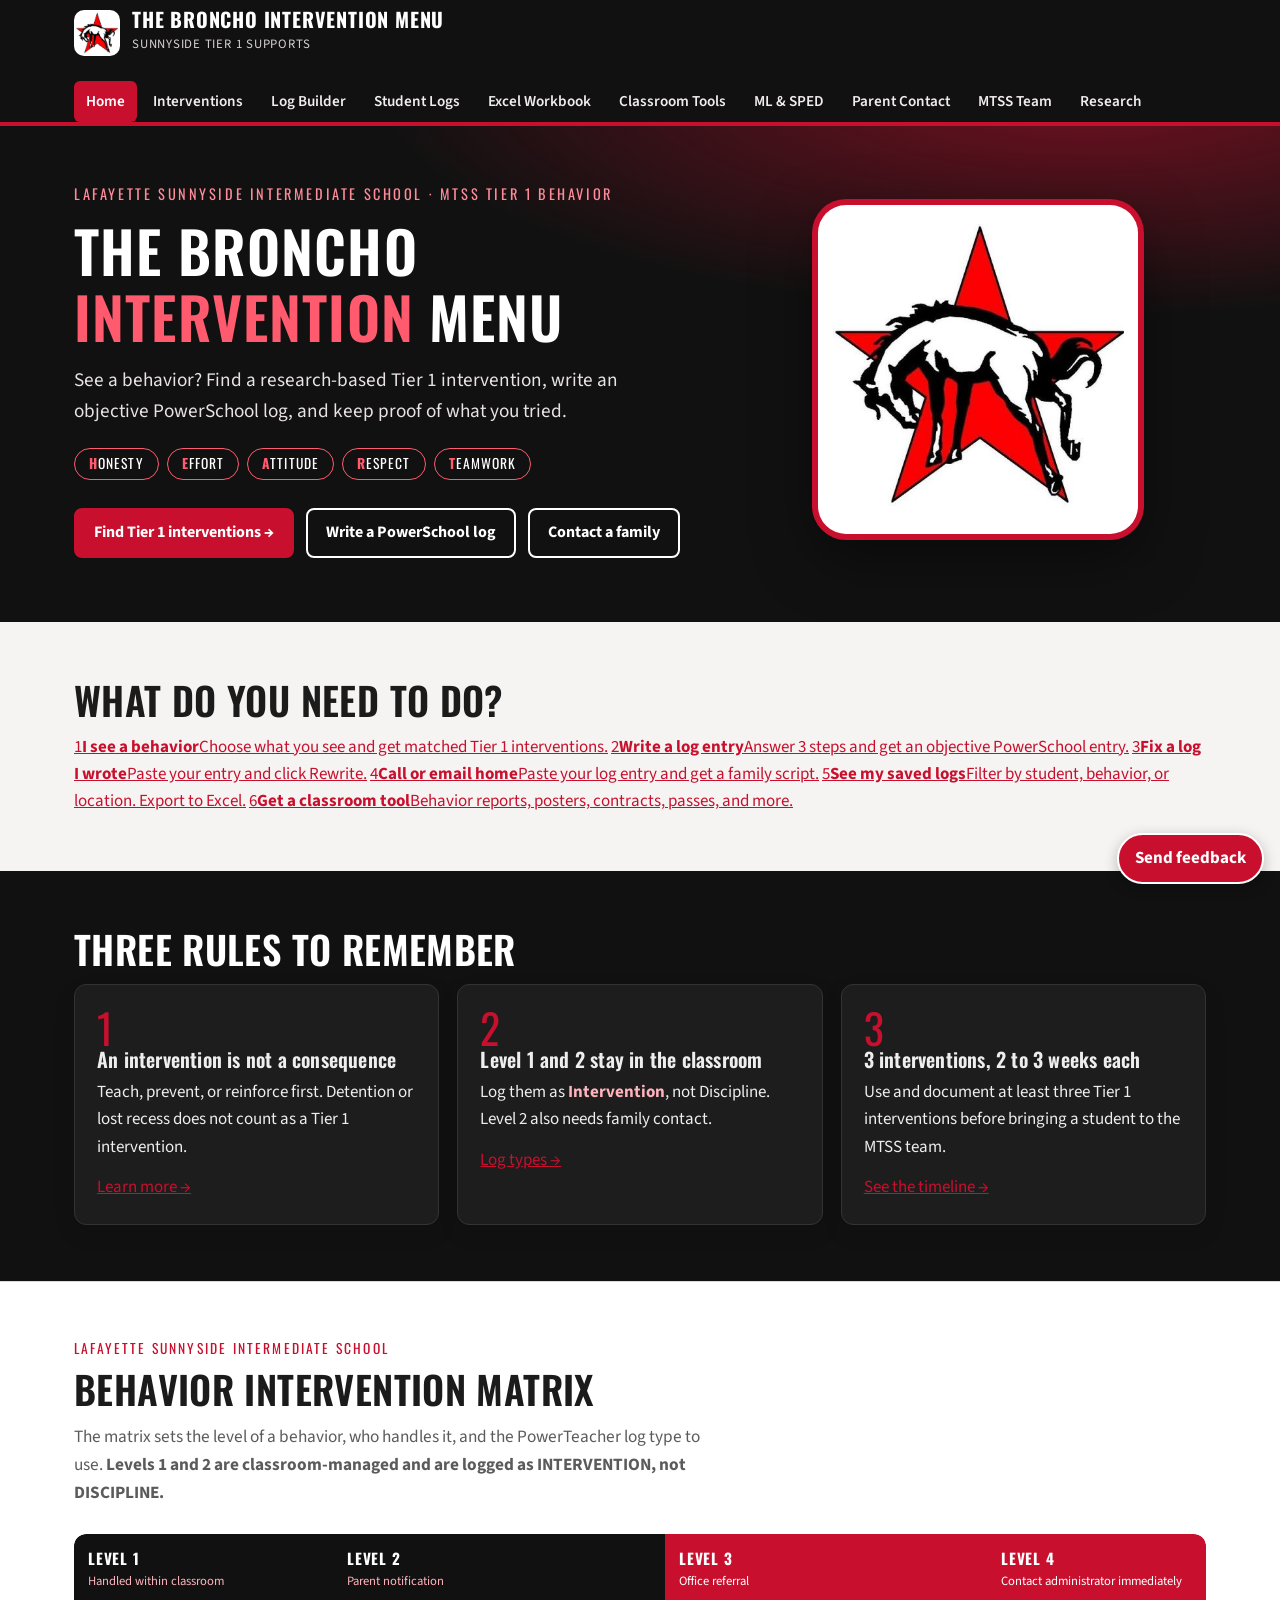
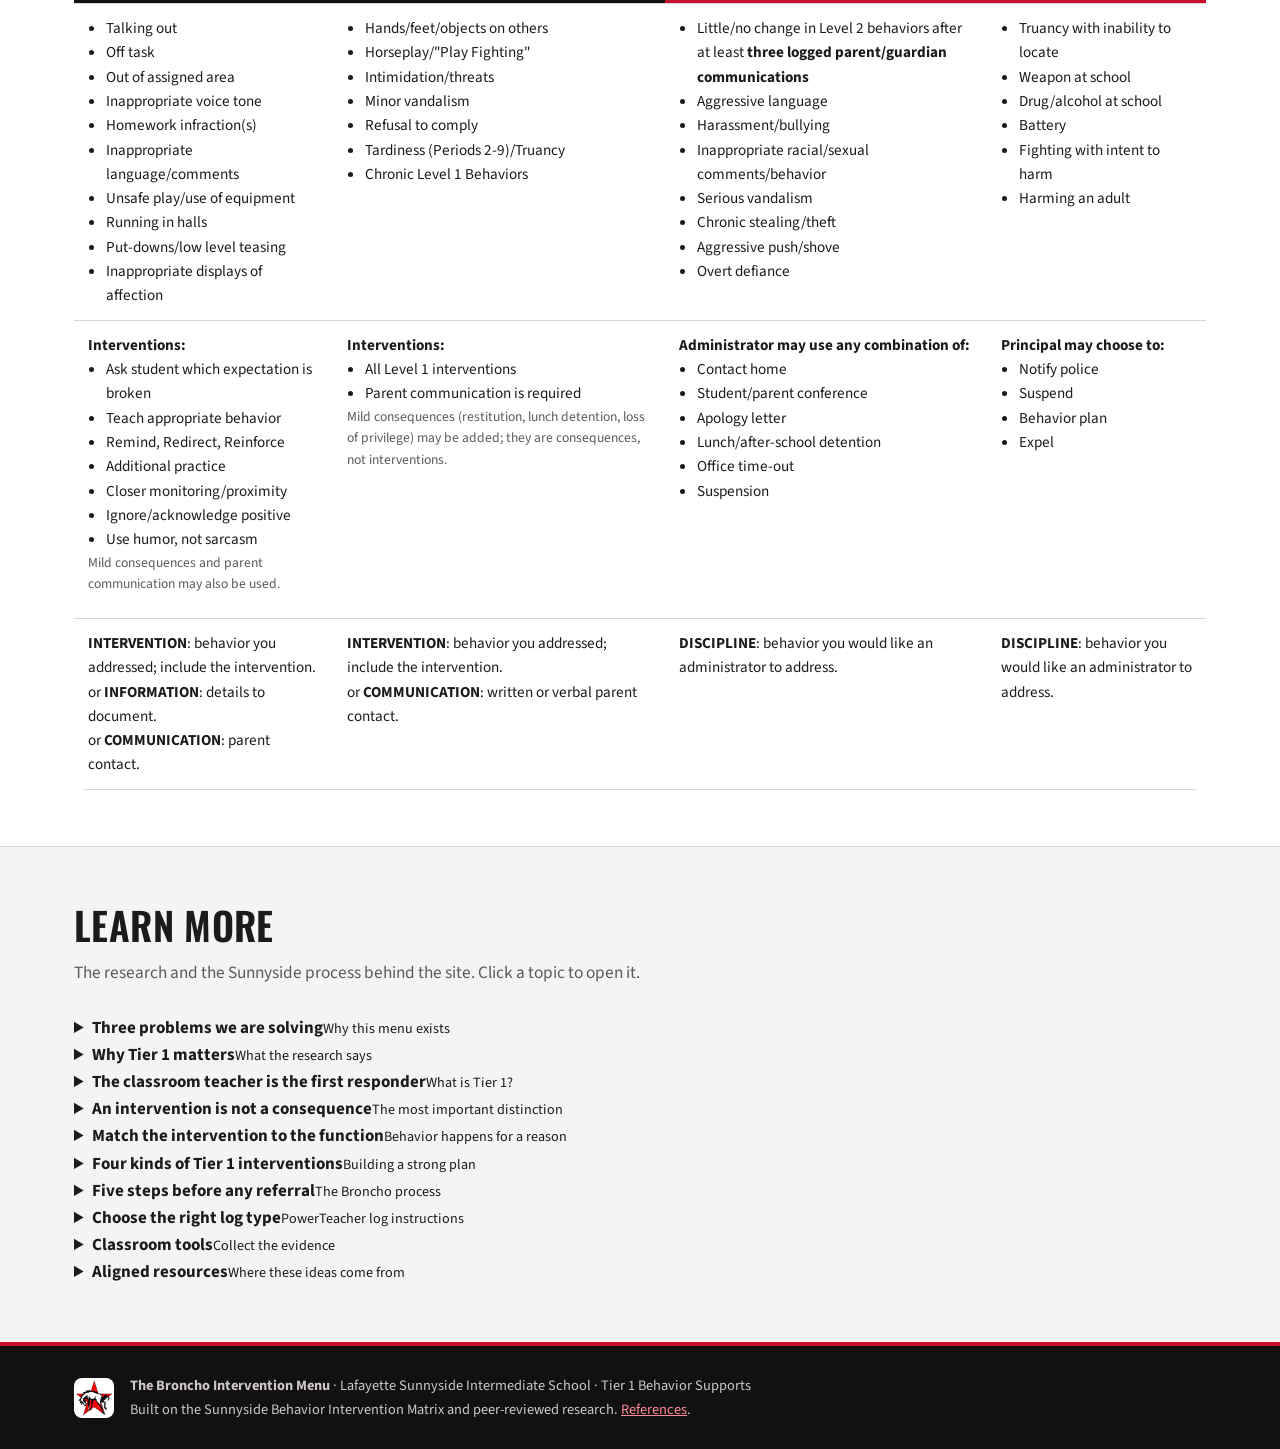
==== commit 249fcccc: "Bump asset versions Co-Authored-By: Claude Opus 5.5 <noreply@anthropic.com> Claude-Session: https://" ====
--- a/index.html
+++ b/index.html
@@ -9,7 +9,7 @@
 <link rel="preconnect" href="https://fonts.googleapis.com">
 <link rel="preconnect" href="https://fonts.gstatic.com" crossorigin>
 <link rel="stylesheet" href="https://fonts.googleapis.com/css2?family=Oswald:wght@500;600&family=Source+Sans+3:wght@400;600;700&display=swap">
-<link rel="stylesheet" href="css/style.css?v=00b10c5">
+<link rel="stylesheet" href="css/style.css?v=a3aa2a5">
 </head>
 <body>
 <a class="skip" href="#main">Skip to content</a>
@@ -35,136 +35,41 @@
     <div>
       <div class="kicker">Lafayette Sunnyside Intermediate School &middot; MTSS Tier 1 Behavior</div>
       <h1>The Broncho <span>Intervention</span> Menu</h1>
-      <p class="lead">A research-based guide for what to <strong>do</strong> when you see a behavior: choose what you are seeing, get matched Tier 1 interventions, and write a PowerSchool log that documents the intervention and uses the correct log type from our Behavior Intervention Matrix.</p>
+      <p class="lead">See a behavior? Find a research-based Tier 1 intervention, write an objective PowerSchool log, and keep proof of what you tried.</p>
       <div class="values" aria-label="Sunnyside expectations">
         <span><b>H</b>onesty</span><span><b>E</b>ffort</span><span><b>A</b>ttitude</span><span><b>R</b>espect</span><span><b>T</b>eamwork</span>
       </div>
       <div class="cta">
         <a class="btn" href="menu.html">Find Tier 1 interventions &rarr;</a>
         <a class="btn ghost" href="log.html">Write a PowerSchool log</a>
+        <a class="btn ghost" href="parent.html">Contact a family</a>
       </div>
     </div>
     <div class="logo-big"><img src="img/broncho-logo.png" alt="Sunnyside Broncho logo: a bucking bronco over a red star"></div>
   </div>
 </section>
 
-<section class="band" id="why">
-  <div class="wrap">
-    <div class="eyebrow">Why this menu exists</div>
-    <h2 class="title">Three problems we are solving</h2>
-    <p class="intro">Our discipline data and staff conversations show three patterns. Each one has a fix that is built into this site.</p>
-    <div class="grid g3">
-      <article class="card red-top problem"><div class="num">1</div><div>
-        <h3>Consequences without intervention</h3>
-        <p>Students receive detentions, lost privileges, or referrals before anyone has taught, prompted, or reinforced the expected behavior.</p>
-        <p class="fix"><b>The fix:</b> the <a href="menu.html">Interventions</a> shows only proactive and instructional Tier 1 interventions, and clearly labels consequences as <em>not</em> interventions.</p>
-      </div></article>
-      <article class="card red-top problem"><div class="num">2</div><div>
-        <h3>"I've tried everything," with no record</h3>
-        <p>Without documented interventions, dates, and student response, a support team cannot tell what was tried, for how long, or whether it worked.</p>
-        <p class="fix"><b>The fix:</b> the <a href="log.html">Log Builder</a> writes the intervention into every entry and keeps a running <em>Proof of Intervention</em> record for each student on your device.</p>
-      </div></article>
-      <article class="card red-top problem"><div class="num">3</div><div>
-        <h3>Mild behaviors logged as Discipline</h3>
-        <p>Level 1 and Level 2 behaviors are handled in the classroom. Logging them as <b>DISCIPLINE</b> sends them to administrators before classroom supports have been used.</p>
-        <p class="fix"><b>The fix:</b> the Log Builder reads the matrix level of what you saw and assigns the log type: <b>INTERVENTION</b>, <b>INFORMATION</b>, <b>COMMUNICATION</b>, or <b>DISCIPLINE</b>.</p>
-      </div></article>
-    </div>
-  </div>
-</section>
-
-<section class="band dark" id="research">
-  <div class="wrap">
-    <div class="eyebrow">What the research says</div>
-    <h2 class="title">Why Tier 1 matters</h2>
-    <p class="intro">Three findings from the last 10 years explain why we teach behavior first, keep students learning, and respond the same way in every room.</p>
-    <div class="grid g3">
-      <div class="card"><div class="stat">1</div><h3>Tier 1 works</h3><p>Across 29 studies, school-wide Tier 1 behavior supports <b>reduced discipline and raised academic achievement</b>.</p><p><b>For us:</b> teach, prompt, and praise HEART before using consequences.</p><p class="cite">Lee &amp; Gage, 2020</p></div>
-      <div class="card"><div class="stat">2</div><h3>Removal costs learning</h3><p>Being suspended <b>lowered students' math and reading achievement</b>. Time out of class is time out of learning.</p><p><b>For us:</b> handle Level 1 and 2 behaviors in the classroom with interventions.</p><p class="cite">Lacoe &amp; Steinberg, 2019</p></div>
-      <div class="card"><div class="stat">3</div><h3>Consistency makes it fair</h3><p>Discipline gaps between student groups are <b>largest for subjective calls</b> like "defiance" and "disrespect."</p><p><b>For us:</b> use the matrix, objective descriptions, and the same response in every room.</p><p class="cite">Smolkowski et al., 2016; Girvan et al., 2017</p></div>
-    </div>
-  </div>
-</section>
-
-<section class="band alt" id="tier1">
-  <div class="wrap tiers">
-    <div class="pyramid" aria-label="MTSS tiers">
-      <div class="t3">Tier 3<small>Intensive, individual<br>about 5-10%</small></div>
-      <div class="t2">Tier 2<small>Targeted, small group, about 10-15%</small></div>
-      <div class="t1">Tier 1: Universal<small>High-quality classroom practices for ALL students. About 80% or more should be successful here.</small></div>
-    </div>
-    <div>
-      <div class="eyebrow">What is Tier 1?</div>
-      <h2 class="title">The classroom teacher is the first responder</h2>
-      <p>In a Multi-Tiered System of Supports (MTSS), Tier 1 is the foundation: high-quality, research-based instruction and behavior support that every student receives in every classroom. When Tier 1 is strong, about 80% of students are successful without extra help. Students move to Tier 2 or Tier 3 only after well-delivered, documented Tier 1 interventions show the student needs more.</p>
-      <p>Tier 1 behavior support has three layers:</p>
-      <ul class="check">
-        <li><b>School-wide expectations.</b> HEART is defined, taught in every setting, and acknowledged consistently.</li>
-        <li><b>Class-wide management.</b> Taught routines, engaging instruction, active supervision, high rates of praise, and strong relationships.</li>
-        <li><b>Classroom individual interventions.</b> When one student struggles, the teacher chooses an evidence-based intervention, records it, and tracks progress.</li>
-      </ul>
-      <p class="cite">Sources: Wright, Intervention Central (ONC BOCES MTSS Tier 1 training, 2023); MTSS tier definitions; Sugai &amp; Horner, 2002.</p>
-    </div>
-  </div>
-</section>
-
-<section class="band" id="distinction">
-  <div class="wrap">
-    <div class="eyebrow">The most important distinction</div>
-    <h2 class="title">An intervention is not a consequence</h2>
-    <p class="intro">A consequence is something that happens <em>after</em> a behavior. An intervention is a planned action that <em>changes the conditions or builds the skill</em> so the behavior is less likely to happen again. Only interventions count as Tier 1 evidence.</p>
-    <div class="vs">
-      <div class="card int">
-        <h3><span class="pill ok">Intervention</span> Teaches or prevents</h3>
-        <p>A proactive or instructional strategy, matched to why the behavior is happening, used consistently for long enough to judge whether it works.</p>
-        <ul class="check">
-          <li>Re-teaching and practicing the expectation</li>
-          <li>Pre-correction before a hard transition</li>
-          <li>Behavior-specific praise for the replacement behavior</li>
-          <li>Chunking work the student is avoiding</li>
-          <li>A break card, a self-monitoring checklist, strategic seating</li>
-          <li>A re-entry or restorative conversation</li>
-        </ul>
-      </div>
-      <div class="mid" aria-hidden="true">VS</div>
-      <div class="card con">
-        <h3><span class="pill no">Consequence</span> Responds after the fact</h3>
-        <p>An outcome imposed after the behavior. Some consequences are appropriate and listed on our matrix, but by themselves they teach no new skill and are not intervention.</p>
-        <ul class="check x">
-          <li>Lunch or after-school detention</li>
-          <li>Loss of privilege or recess</li>
-          <li>Restitution or a forced apology letter</li>
-          <li>Removal from class or office time-out</li>
-          <li>A phone call home only to report the behavior</li>
-          <li>Office referral, suspension</li>
-        </ul>
-      </div>
-    </div>
-    <div class="alert black" style="margin-top:20px">
-      <p><b>Research rule of thumb:</b> use negative consequences sparingly, and only after you have (a) tried supportive responses and (b) ruled out causes the student cannot control, such as a skill deficit (Conroy &amp; Sutherland, 2012). Positive consequences such as specific praise <em>do</em> count as intervention because they strengthen the expected behavior.</p>
-    </div>
-
-    <h3 class="subhead">What recent research says about consequences vs. interventions</h3>
-    <div class="grid g3">
-      <div class="card red-top"><h3>Changing the adult response changes the outcome</h3><p>When middle school teachers were taught to see misbehavior as a chance to teach and to keep relationships strong (empathic discipline), suspension rates were <b>cut in half</b> over the school year, compared with a control group.</p><p class="cite">Okonofua, Paunesku, &amp; Walton, 2016</p></div>
-      <div class="card red-top"><h3>Proactive practices prevent lost instruction</h3><p>The national Center on PBIS practice guide concludes that without positive, proactive classroom practices, students are more likely to experience exclusionary discipline, lost instruction, and poor outcomes.</p><p class="cite">Center on PBIS, 2022</p></div>
-      <div class="card red-top"><h3>Exclusion does not teach</h3><p>Suspension lowers the suspended student's achievement (Lacoe &amp; Steinberg, 2019), and stricter, higher-suspension schools produce worse long-run outcomes with no lasting benefit (Bacher-Hicks et al., 2019). A consequence alone does not build the missing skill.</p><p class="cite">Lacoe &amp; Steinberg, 2019; Bacher-Hicks, Billings, &amp; Deming, 2019</p></div>
-    </div>
-
-    <div class="know">
-      <div class="know-icon" aria-hidden="true">!</div>
-      <div>
-        <h3>Do not assume students arrive "knowing how to act"</h3>
-        <p>Behavior is learned, the same way reading and math are learned. A student who shows a behavior may never have been taught the expected one, may have learned different rules somewhere else, or may know it in one room but not in yours. Our students move through many class periods a day, and every classroom has its own routines for entering, asking for help, working in groups, and turning in work. <b>Each teacher's expectations must be taught directly in that classroom.</b> Posting them is not enough.</p>
-        <ul class="check">
-          <li><b>Define</b> 3 to 5 positively stated expectations (HEART) and what they look like in each routine.</li>
-          <li><b>Teach</b> them like a lesson: model, examples and non-examples, practice, feedback. Re-teach after breaks and whenever problems rise.</li>
-          <li><b>Prompt</b> with pre-corrections right before the routine.</li>
-          <li><b>Acknowledge</b> with behavior-specific praise at a much higher rate than corrections.</li>
-          <li><b>Respond</b> to errors by re-teaching, the same way you would correct an academic mistake.</li>
-        </ul>
-        <p class="cite">Center on PBIS, 2022; Royer et al., 2019; Cook et al., 2018 (Establish-Maintain-Restore); Korpershoek et al., 2016. Older foundational work: Simonsen et al., 2008; Fairbanks et al., 2007.</p>
-      </div>
+<section class="band" id="start">
+  <div class="wrap">
+    <h2 class="title">What do you need to do?</h2>
+    <div class="tasks">
+      <a class="task" href="menu.html"><span class="task-n">1</span><b>I see a behavior</b><span>Choose what you see and get matched Tier 1 interventions.</span></a>
+      <a class="task" href="log.html"><span class="task-n">2</span><b>Write a log entry</b><span>Answer 3 steps and get an objective PowerSchool entry.</span></a>
+      <a class="task" href="log.html#check"><span class="task-n">3</span><b>Fix a log I wrote</b><span>Paste your entry and click Rewrite.</span></a>
+      <a class="task" href="parent.html"><span class="task-n">4</span><b>Call or email home</b><span>Paste your log entry and get a family script.</span></a>
+      <a class="task" href="logs.html"><span class="task-n">5</span><b>See my saved logs</b><span>Filter by student, behavior, or location. Export to Excel.</span></a>
+      <a class="task" href="tools.html"><span class="task-n">6</span><b>Get a classroom tool</b><span>Behavior reports, posters, contracts, passes, and more.</span></a>
+    </div>
+  </div>
+</section>
+
+<section class="band dark" id="rules">
+  <div class="wrap">
+    <h2 class="title">Three rules to remember</h2>
+    <div class="grid g3">
+      <div class="card rule"><div class="stat">1</div><h3>An intervention is not a consequence</h3><p>Teach, prevent, or reinforce first. Detention or lost recess does not count as a Tier 1 intervention.</p><a href="#distinction" data-open>Learn more &rarr;</a></div>
+      <div class="card rule"><div class="stat">2</div><h3>Level 1 and 2 stay in the classroom</h3><p>Log them as <b>Intervention</b>, not Discipline. Level 2 also needs family contact.</p><a href="#logtypes" data-open>Log types &rarr;</a></div>
+      <div class="card rule"><div class="stat">3</div><h3>3 interventions, 2 to 3 weeks each</h3><p>Use and document at least three Tier 1 interventions before bringing a student to the MTSS team.</p><a href="#process" data-open>See the timeline &rarr;</a></div>
     </div>
   </div>
 </section>
@@ -207,11 +112,132 @@
   </div>
 </section>
 
-<section class="band" id="function">
-  <div class="wrap">
-    <div class="eyebrow">Behavior happens for a reason</div>
-    <h2 class="title">Match the intervention to the function</h2>
-    <p class="intro">Problem behavior serves a purpose for the student. When you can name the likely purpose (its <em>function</em>), you can choose an intervention that meets the same need in an acceptable way. The menu uses these six functions to rank interventions.</p>
+<section class="band" id="learn">
+  <div class="wrap">
+    <h2 class="title">Learn more</h2>
+    <p class="intro">The research and the Sunnyside process behind the site. Click a topic to open it.</p>
+<details class="more" id="why"><summary><span><b>Three problems we are solving</b><small>Why this menu exists</small></span></summary>
+<div class="more-body ">
+  <div class="wrap">
+    
+        <p class="intro">Our discipline data and staff conversations show three patterns. Each one has a fix that is built into this site.</p>
+    <div class="grid g3">
+      <article class="card red-top problem"><div class="num">1</div><div>
+        <h3>Consequences without intervention</h3>
+        <p>Students receive detentions, lost privileges, or referrals before anyone has taught, prompted, or reinforced the expected behavior.</p>
+        <p class="fix"><b>The fix:</b> the <a href="menu.html">Interventions</a> shows only proactive and instructional Tier 1 interventions, and clearly labels consequences as <em>not</em> interventions.</p>
+      </div></article>
+      <article class="card red-top problem"><div class="num">2</div><div>
+        <h3>"I've tried everything," with no record</h3>
+        <p>Without documented interventions, dates, and student response, a support team cannot tell what was tried, for how long, or whether it worked.</p>
+        <p class="fix"><b>The fix:</b> the <a href="log.html">Log Builder</a> writes the intervention into every entry and keeps a running <em>Proof of Intervention</em> record for each student on your device.</p>
+      </div></article>
+      <article class="card red-top problem"><div class="num">3</div><div>
+        <h3>Mild behaviors logged as Discipline</h3>
+        <p>Level 1 and Level 2 behaviors are handled in the classroom. Logging them as <b>DISCIPLINE</b> sends them to administrators before classroom supports have been used.</p>
+        <p class="fix"><b>The fix:</b> the Log Builder reads the matrix level of what you saw and assigns the log type: <b>INTERVENTION</b>, <b>INFORMATION</b>, <b>COMMUNICATION</b>, or <b>DISCIPLINE</b>.</p>
+      </div></article>
+    </div>
+  </div>
+</div></details>
+<details class="more" id="research"><summary><span><b>Why Tier 1 matters</b><small>What the research says</small></span></summary>
+<div class="more-body">
+  <div class="wrap">
+    
+        <p class="intro">Three findings from the last 10 years explain why we teach behavior first, keep students learning, and respond the same way in every room.</p>
+    <div class="grid g3">
+      <div class="card"><div class="stat">1</div><h3>Tier 1 works</h3><p>Across 29 studies, school-wide Tier 1 behavior supports <b>reduced discipline and raised academic achievement</b>.</p><p><b>For us:</b> teach, prompt, and praise HEART before using consequences.</p><p class="cite">Lee &amp; Gage, 2020</p></div>
+      <div class="card"><div class="stat">2</div><h3>Removal costs learning</h3><p>Being suspended <b>lowered students' math and reading achievement</b>. Time out of class is time out of learning.</p><p><b>For us:</b> handle Level 1 and 2 behaviors in the classroom with interventions.</p><p class="cite">Lacoe &amp; Steinberg, 2019</p></div>
+      <div class="card"><div class="stat">3</div><h3>Consistency makes it fair</h3><p>Discipline gaps between student groups are <b>largest for subjective calls</b> like "defiance" and "disrespect."</p><p><b>For us:</b> use the matrix, objective descriptions, and the same response in every room.</p><p class="cite">Smolkowski et al., 2016; Girvan et al., 2017</p></div>
+    </div>
+  </div>
+</div></details>
+<details class="more" id="tier1"><summary><span><b>The classroom teacher is the first responder</b><small>What is Tier 1?</small></span></summary>
+<div class="more-body">
+  <div class="wrap tiers">
+    <div class="pyramid" aria-label="MTSS tiers">
+      <div class="t3">Tier 3<small>Intensive, individual<br>about 5-10%</small></div>
+      <div class="t2">Tier 2<small>Targeted, small group, about 10-15%</small></div>
+      <div class="t1">Tier 1: Universal<small>High-quality classroom practices for ALL students. About 80% or more should be successful here.</small></div>
+    </div>
+    <div>
+      
+            <p>In a Multi-Tiered System of Supports (MTSS), Tier 1 is the foundation: high-quality, research-based instruction and behavior support that every student receives in every classroom. When Tier 1 is strong, about 80% of students are successful without extra help. Students move to Tier 2 or Tier 3 only after well-delivered, documented Tier 1 interventions show the student needs more.</p>
+      <p>Tier 1 behavior support has three layers:</p>
+      <ul class="check">
+        <li><b>School-wide expectations.</b> HEART is defined, taught in every setting, and acknowledged consistently.</li>
+        <li><b>Class-wide management.</b> Taught routines, engaging instruction, active supervision, high rates of praise, and strong relationships.</li>
+        <li><b>Classroom individual interventions.</b> When one student struggles, the teacher chooses an evidence-based intervention, records it, and tracks progress.</li>
+      </ul>
+      <p class="cite">Sources: Wright, Intervention Central (ONC BOCES MTSS Tier 1 training, 2023); MTSS tier definitions; Sugai &amp; Horner, 2002.</p>
+    </div>
+  </div>
+</div></details>
+<details class="more" id="distinction"><summary><span><b>An intervention is not a consequence</b><small>The most important distinction</small></span></summary>
+<div class="more-body ">
+  <div class="wrap">
+    
+        <p class="intro">A consequence is something that happens <em>after</em> a behavior. An intervention is a planned action that <em>changes the conditions or builds the skill</em> so the behavior is less likely to happen again. Only interventions count as Tier 1 evidence.</p>
+    <div class="vs">
+      <div class="card int">
+        <h3><span class="pill ok">Intervention</span> Teaches or prevents</h3>
+        <p>A proactive or instructional strategy, matched to why the behavior is happening, used consistently for long enough to judge whether it works.</p>
+        <ul class="check">
+          <li>Re-teaching and practicing the expectation</li>
+          <li>Pre-correction before a hard transition</li>
+          <li>Behavior-specific praise for the replacement behavior</li>
+          <li>Chunking work the student is avoiding</li>
+          <li>A break card, a self-monitoring checklist, strategic seating</li>
+          <li>A re-entry or restorative conversation</li>
+        </ul>
+      </div>
+      <div class="mid" aria-hidden="true">VS</div>
+      <div class="card con">
+        <h3><span class="pill no">Consequence</span> Responds after the fact</h3>
+        <p>An outcome imposed after the behavior. Some consequences are appropriate and listed on our matrix, but by themselves they teach no new skill and are not intervention.</p>
+        <ul class="check x">
+          <li>Lunch or after-school detention</li>
+          <li>Loss of privilege or recess</li>
+          <li>Restitution or a forced apology letter</li>
+          <li>Removal from class or office time-out</li>
+          <li>A phone call home only to report the behavior</li>
+          <li>Office referral, suspension</li>
+        </ul>
+      </div>
+    </div>
+    <div class="alert black" style="margin-top:20px">
+      <p><b>Research rule of thumb:</b> use negative consequences sparingly, and only after you have (a) tried supportive responses and (b) ruled out causes the student cannot control, such as a skill deficit (Conroy &amp; Sutherland, 2012). Positive consequences such as specific praise <em>do</em> count as intervention because they strengthen the expected behavior.</p>
+    </div>
+
+    <h3 class="subhead">What recent research says about consequences vs. interventions</h3>
+    <div class="grid g3">
+      <div class="card red-top"><h3>Changing the adult response changes the outcome</h3><p>When middle school teachers were taught to see misbehavior as a chance to teach and to keep relationships strong (empathic discipline), suspension rates were <b>cut in half</b> over the school year, compared with a control group.</p><p class="cite">Okonofua, Paunesku, &amp; Walton, 2016</p></div>
+      <div class="card red-top"><h3>Proactive practices prevent lost instruction</h3><p>The national Center on PBIS practice guide concludes that without positive, proactive classroom practices, students are more likely to experience exclusionary discipline, lost instruction, and poor outcomes.</p><p class="cite">Center on PBIS, 2022</p></div>
+      <div class="card red-top"><h3>Exclusion does not teach</h3><p>Suspension lowers the suspended student's achievement (Lacoe &amp; Steinberg, 2019), and stricter, higher-suspension schools produce worse long-run outcomes with no lasting benefit (Bacher-Hicks et al., 2019). A consequence alone does not build the missing skill.</p><p class="cite">Lacoe &amp; Steinberg, 2019; Bacher-Hicks, Billings, &amp; Deming, 2019</p></div>
+    </div>
+
+    <div class="know">
+      <div class="know-icon" aria-hidden="true">!</div>
+      <div>
+        <h3>Do not assume students arrive "knowing how to act"</h3>
+        <p>Behavior is learned, the same way reading and math are learned. A student who shows a behavior may never have been taught the expected one, may have learned different rules somewhere else, or may know it in one room but not in yours. Our students move through many class periods a day, and every classroom has its own routines for entering, asking for help, working in groups, and turning in work. <b>Each teacher's expectations must be taught directly in that classroom.</b> Posting them is not enough.</p>
+        <ul class="check">
+          <li><b>Define</b> 3 to 5 positively stated expectations (HEART) and what they look like in each routine.</li>
+          <li><b>Teach</b> them like a lesson: model, examples and non-examples, practice, feedback. Re-teach after breaks and whenever problems rise.</li>
+          <li><b>Prompt</b> with pre-corrections right before the routine.</li>
+          <li><b>Acknowledge</b> with behavior-specific praise at a much higher rate than corrections.</li>
+          <li><b>Respond</b> to errors by re-teaching, the same way you would correct an academic mistake.</li>
+        </ul>
+        <p class="cite">Center on PBIS, 2022; Royer et al., 2019; Cook et al., 2018 (Establish-Maintain-Restore); Korpershoek et al., 2016. Older foundational work: Simonsen et al., 2008; Fairbanks et al., 2007.</p>
+      </div>
+    </div>
+  </div>
+</div></details>
+<details class="more" id="function"><summary><span><b>Match the intervention to the function</b><small>Behavior happens for a reason</small></span></summary>
+<div class="more-body ">
+  <div class="wrap">
+    
+        <p class="intro">Problem behavior serves a purpose for the student. When you can name the likely purpose (its <em>function</em>), you can choose an intervention that meets the same need in an acceptable way. The menu uses these six functions to rank interventions.</p>
     <div class="grid g3">
       <div class="card"><h3>Peer attention</h3><p>Classmates laugh, react, or join in. Try the Good Behavior Game, tootling, strategic seating, and praise for peers.</p></div>
       <div class="card"><h3>Adult attention</h3><p>The behavior reliably gets the teacher's attention. Try pre-session attention, scheduled attention, planned ignoring with praise for the positive.</p></div>
@@ -222,13 +248,12 @@
     </div>
     <p class="cite" style="margin-top:14px">Function categories: Packenham, Shute, &amp; Reid, 2004; Gable et al., 2009. Use an ABC statement (Antecedent, Behavior, Consequence) to find the pattern for chronic behaviors.</p>
   </div>
-</section>
-
-<section class="band alt" id="types">
-  <div class="wrap">
-    <div class="eyebrow">Building a strong plan</div>
-    <h2 class="title">Four kinds of Tier 1 interventions</h2>
-    <p class="intro">A strong classroom plan combines strategies that prevent the behavior, teach the replacement, reinforce it, and respond in the moment without rewarding the problem behavior (Wright, 2018).</p>
+</div></details>
+<details class="more" id="types"><summary><span><b>Four kinds of Tier 1 interventions</b><small>Building a strong plan</small></span></summary>
+<div class="more-body">
+  <div class="wrap">
+    
+        <p class="intro">A strong classroom plan combines strategies that prevent the behavior, teach the replacement, reinforce it, and respond in the moment without rewarding the problem behavior (Wright, 2018).</p>
     <div class="legend">
       <div class="prevent"><b>Prevent</b>Change the setting before behavior happens: precorrection, seating, choice, chunking, greetings.</div>
       <div class="teach"><b>Teach</b>Build the missing skill: model, practice, replacement behaviors, self-monitoring.</div>
@@ -236,14 +261,13 @@
       <div class="respond"><b>Respond</b>Redirect calmly and briefly: remind-redirect-reinforce, Stop-Start-Praise, re-entry conference.</div>
     </div>
   </div>
-</section>
-
-<section class="band" id="process">
+</div></details>
+<details class="more" id="process"><summary><span><b>Five steps before any referral</b><small>The Broncho process</small></span></summary>
+<div class="more-body ">
   <div class="wrap grid g2" style="align-items:start">
     <div>
-      <div class="eyebrow">The Broncho process</div>
-      <h2 class="title">Five steps before any referral</h2>
-      <ol class="flow">
+      
+            <ol class="flow">
         <li><b>Name the behavior and its level.</b> Describe exactly what you saw (observable, measurable) and find it on the matrix.</li>
         <li><b>Hypothesize the function.</b> What does the behavior get the student? When does it happen?</li>
         <li><b>Choose a matched intervention.</b> Start with a Prevent or Teach strategy, not only Respond.</li>
@@ -275,13 +299,24 @@
     <h2 class="title">At least 3 interventions, 2 to 3 weeks each</h2>
     <div class="tl"><div><span class="wk">Weeks 1-3</span><b>Intervention 1</b><p>Choose a matched Prevent or Teach strategy. Use it every day, log it, and rate the behavior daily. Contact the family for Level 2.</p></div><div><span class="wk">Weeks 4-6</span><b>Intervention 2</b><p>Review the data. Working: keep going. Not working: change or add a matched intervention and start a new 2-3 week period.</p></div><div><span class="wk">Weeks 7-9</span><b>Intervention 3</b><p>Same review. Keep what helped, change what did not, and keep logging family contact.</p></div><div><span class="wk">After 6-9 weeks</span><b>MTSS team</b><p>Three interventions with little or no change: print the Request for Support packet and bring it to the MTSS team.</p></div></div><p class="why"><b>Why 2 to 3 weeks each:</b> a behavior needs at least 5 data points in each phase to show a trend (Kratochwill et al., 2013); 10 school days of daily ratings gives a dependable picture (Chafouleas, Riley-Tillman, &amp; Sugai, 2007). Changing sooner hides whether the intervention worked. <b>Why at least 3:</b> the Sunnyside MTSS expectation for documented Tier 1 support. Level 3 and 4 behaviors still go to an administrator right away.</p>
   </div>
-</section>
-
-<section class="band alt" id="tools">
-  <div class="wrap">
-    <div class="eyebrow">Collect the evidence</div>
-    <h2 class="title">Classroom tools</h2>
-    <p class="intro">Data turns "I've tried everything" into a record a team can act on. These tools come from the Tier 1 toolkit in our ONC BOCES MTSS training.</p>
+</div></details>
+<details class="more" id="logtypes"><summary><span><b>Choose the right log type</b><small>PowerTeacher log instructions</small></span></summary>
+<div class="more-body">
+  <div class="wrap">
+    
+        <div class="grid g4">
+      <div class="card"><h3>INTERVENTION</h3><p>Level 1 or 2 behavior you have addressed. Always include the intervention you used and how the student responded.</p></div>
+      <div class="card"><h3>INFORMATION</h3><p>Details you want documented (a pattern you noticed, a student's report, a schedule change).</p></div>
+      <div class="card"><h3>COMMUNICATION</h3><p>Written or verbal contact with a parent or guardian about the student. Required for Level 2.</p></div>
+      <div class="card" style="border-color:var(--red)"><h3 style="color:var(--red)">DISCIPLINE</h3><p>Only Level 3 and Level 4 behaviors that you want an administrator to address. Not for Level 1 or 2 behaviors.</p></div>
+    </div>
+  </div>
+</div></details>
+<details class="more" id="tools"><summary><span><b>Classroom tools</b><small>Collect the evidence</small></span></summary>
+<div class="more-body">
+  <div class="wrap">
+    
+        <p class="intro">Data turns "I've tried everything" into a record a team can act on. These tools come from the Tier 1 toolkit in our ONC BOCES MTSS training.</p>
     <div class="grid g4">
       <a class="card red-top" href="mtss.html" style="text-decoration:none;color:inherit"><h3>Sunnyside MTSS Team <span class="pill">Coming soon</span></h3><p>Who is on the team, and how to bring a student to the team with your documented Tier 1 data.</p></a>
       <a class="card red-top" href="supports.html" style="text-decoration:none;color:inherit"><h3>ML &amp; SPED Supports <span class="pill">Coming soon</span></h3><p>Supports for Multilingual Learners and students with IEPs or 504 plans, plus request cards, First/Then, break cards, and visual schedules.</p></a>
@@ -298,26 +333,12 @@
       <a class="card red-top" href="tools.html#check" style="text-decoration:none;color:inherit"><h3>Behavior Checklist Maker</h3><p>Break a goal behavior into steps and print a student self-monitoring card.</p></a>
     </div>
   </div>
-</section>
-
-<section class="band dark" id="logtypes">
-  <div class="wrap">
-    <div class="eyebrow">PowerTeacher log instructions</div>
-    <h2 class="title">Choose the right log type</h2>
-    <div class="grid g4">
-      <div class="card"><h3>INTERVENTION</h3><p>Level 1 or 2 behavior you have addressed. Always include the intervention you used and how the student responded.</p></div>
-      <div class="card"><h3>INFORMATION</h3><p>Details you want documented (a pattern you noticed, a student's report, a schedule change).</p></div>
-      <div class="card"><h3>COMMUNICATION</h3><p>Written or verbal contact with a parent or guardian about the student. Required for Level 2.</p></div>
-      <div class="card" style="border-color:var(--red)"><h3 style="color:#ff8a98">DISCIPLINE</h3><p>Only Level 3 and Level 4 behaviors that you want an administrator to address. Not for Level 1 or 2 behaviors.</p></div>
-    </div>
-  </div>
-</section>
-
-<section class="band" id="resources">
-  <div class="wrap">
-    <div class="eyebrow">Aligned resources</div>
-    <h2 class="title">Learn more</h2>
-    <div class="grid g3">
+</div></details>
+<details class="more" id="resources"><summary><span><b>Aligned resources</b><small>Where these ideas come from</small></span></summary>
+<div class="more-body ">
+  <div class="wrap">
+    
+        <div class="grid g3">
       <a class="card" href="https://www.pbisworld.com/tier-1/" target="_blank" rel="noopener" style="text-decoration:none;color:inherit"><h3>PBIS World: Tier 1</h3><p>Descriptions of common Tier 1 classroom interventions and how to use them.</p><span class="cite">pbisworld.com</span></a>
       <a class="card" href="https://www.hmhco.com/blog/what-is-tier-1-intervention-in-education" target="_blank" rel="noopener" style="text-decoration:none;color:inherit"><h3>HMH: What Is Tier 1 Intervention?</h3><p>An overview of Tier 1 as high-quality universal instruction within MTSS.</p><span class="cite">hmhco.com</span></a>
       <a class="card" href="https://characterstrong.com/wp-content/uploads/2022/08/MTSS-Tier-1-Resource-Guide.pdf" target="_blank" rel="noopener" style="text-decoration:none;color:inherit"><h3>CharacterStrong MTSS Tier 1 Guide</h3><p>A Tier 1 resource guide covering universal behavior and SEL supports.</p><span class="cite">characterstrong.com (PDF)</span></a>
@@ -326,7 +347,17 @@
       <a class="card" href="research.html" style="text-decoration:none;color:inherit"><h3>Full research list</h3><p>Every citation used on this site, in APA format.</p><span class="cite">References page</span></a>
     </div>
   </div>
-</section>
+</div></details>
+  </div>
+</section>
+<script>
+/* open a Learn more topic when a link points to it */
+(function () {
+  function openTo(id) { var d = document.getElementById(id); if (d && d.tagName === "DETAILS") { d.open = true; d.scrollIntoView({ behavior: "smooth", block: "start" }); } }
+  document.querySelectorAll('a[href^="#"]').forEach(function (a) { a.addEventListener("click", function () { openTo(a.getAttribute("href").slice(1)); }); });
+  if (location.hash) openTo(location.hash.slice(1));
+})();
+</script>
 </main>
 
 <footer class="foot"><div class="wrap">
@@ -334,6 +365,6 @@
   <div><b>The Broncho Intervention Menu</b> &middot; Lafayette Sunnyside Intermediate School &middot; Tier 1 Behavior Supports<br>
   Built on the Sunnyside Behavior Intervention Matrix and peer-reviewed research. <a href="research.html">References</a>.</div>
 </div></footer>
-<script src="js/feedback.js?v=00b10c5"></script>
+<script src="js/feedback.js?v=a3aa2a5"></script>
 </body>
 </html>
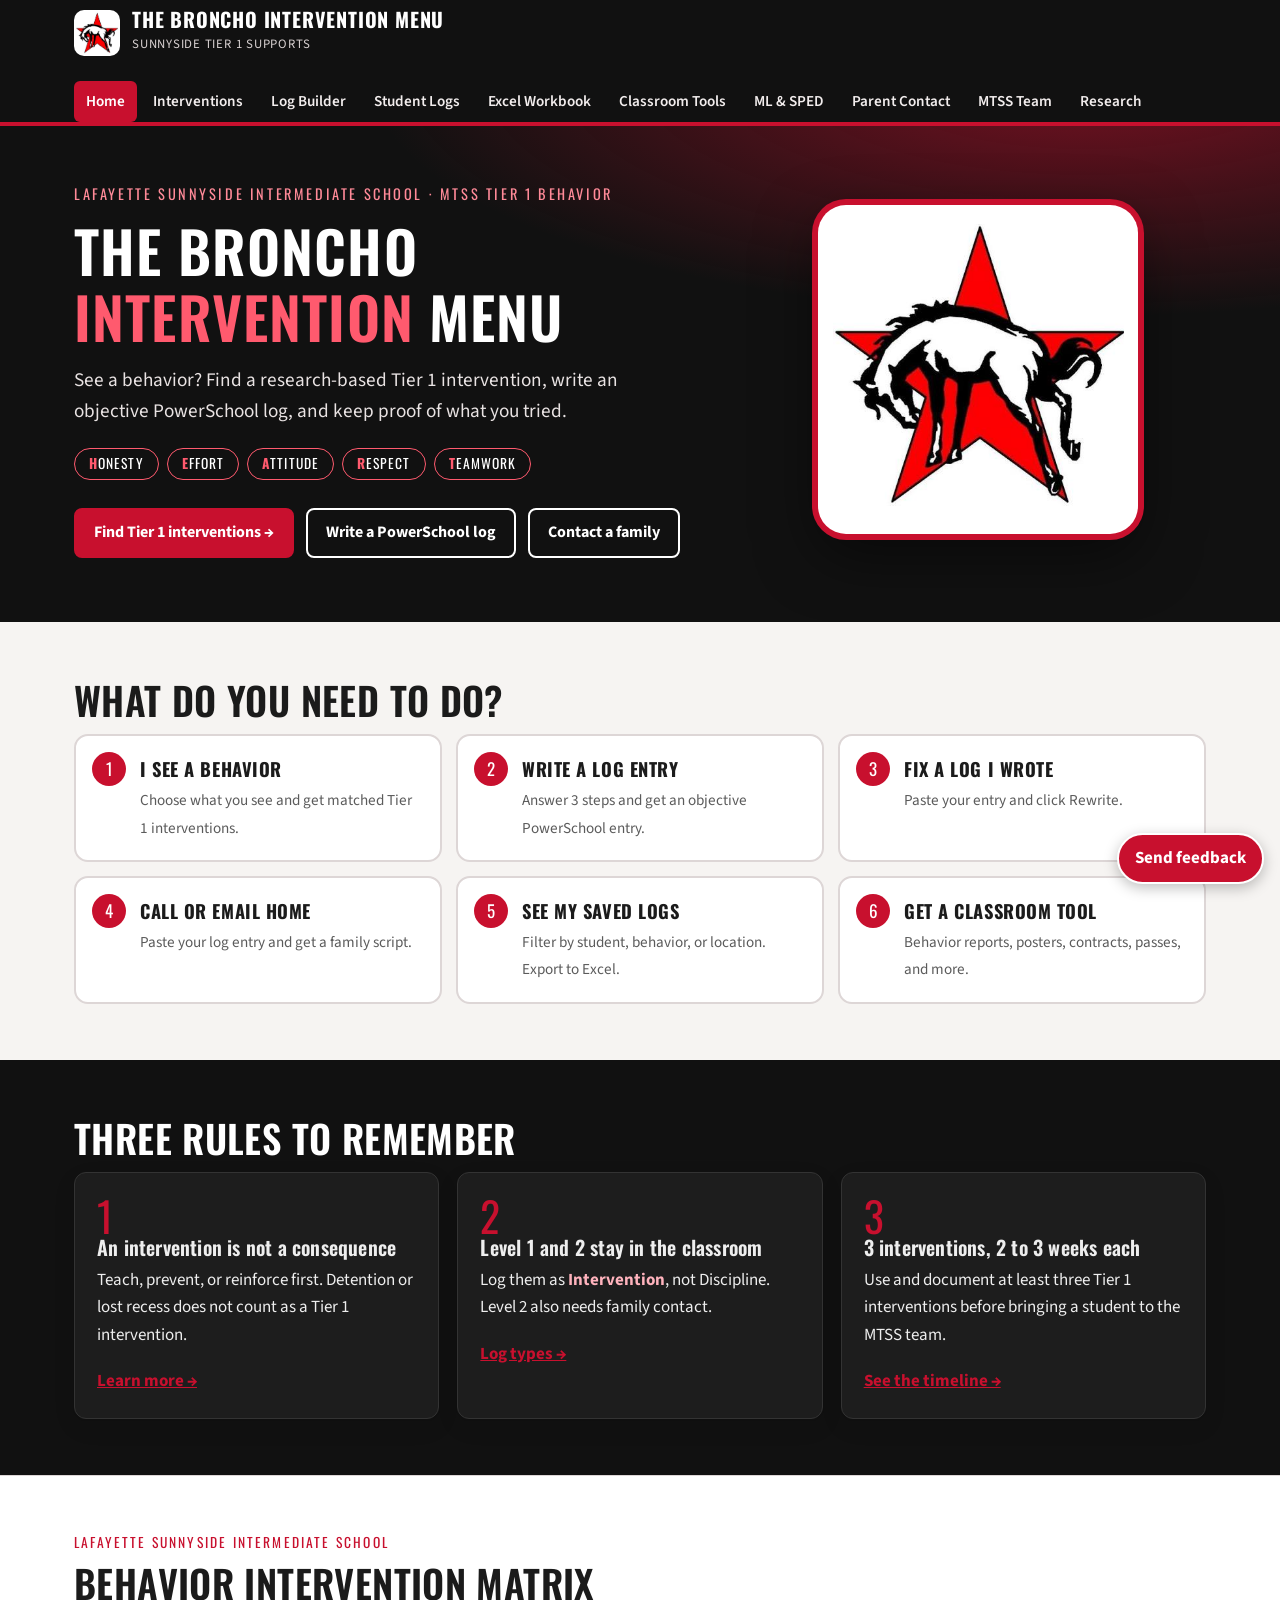
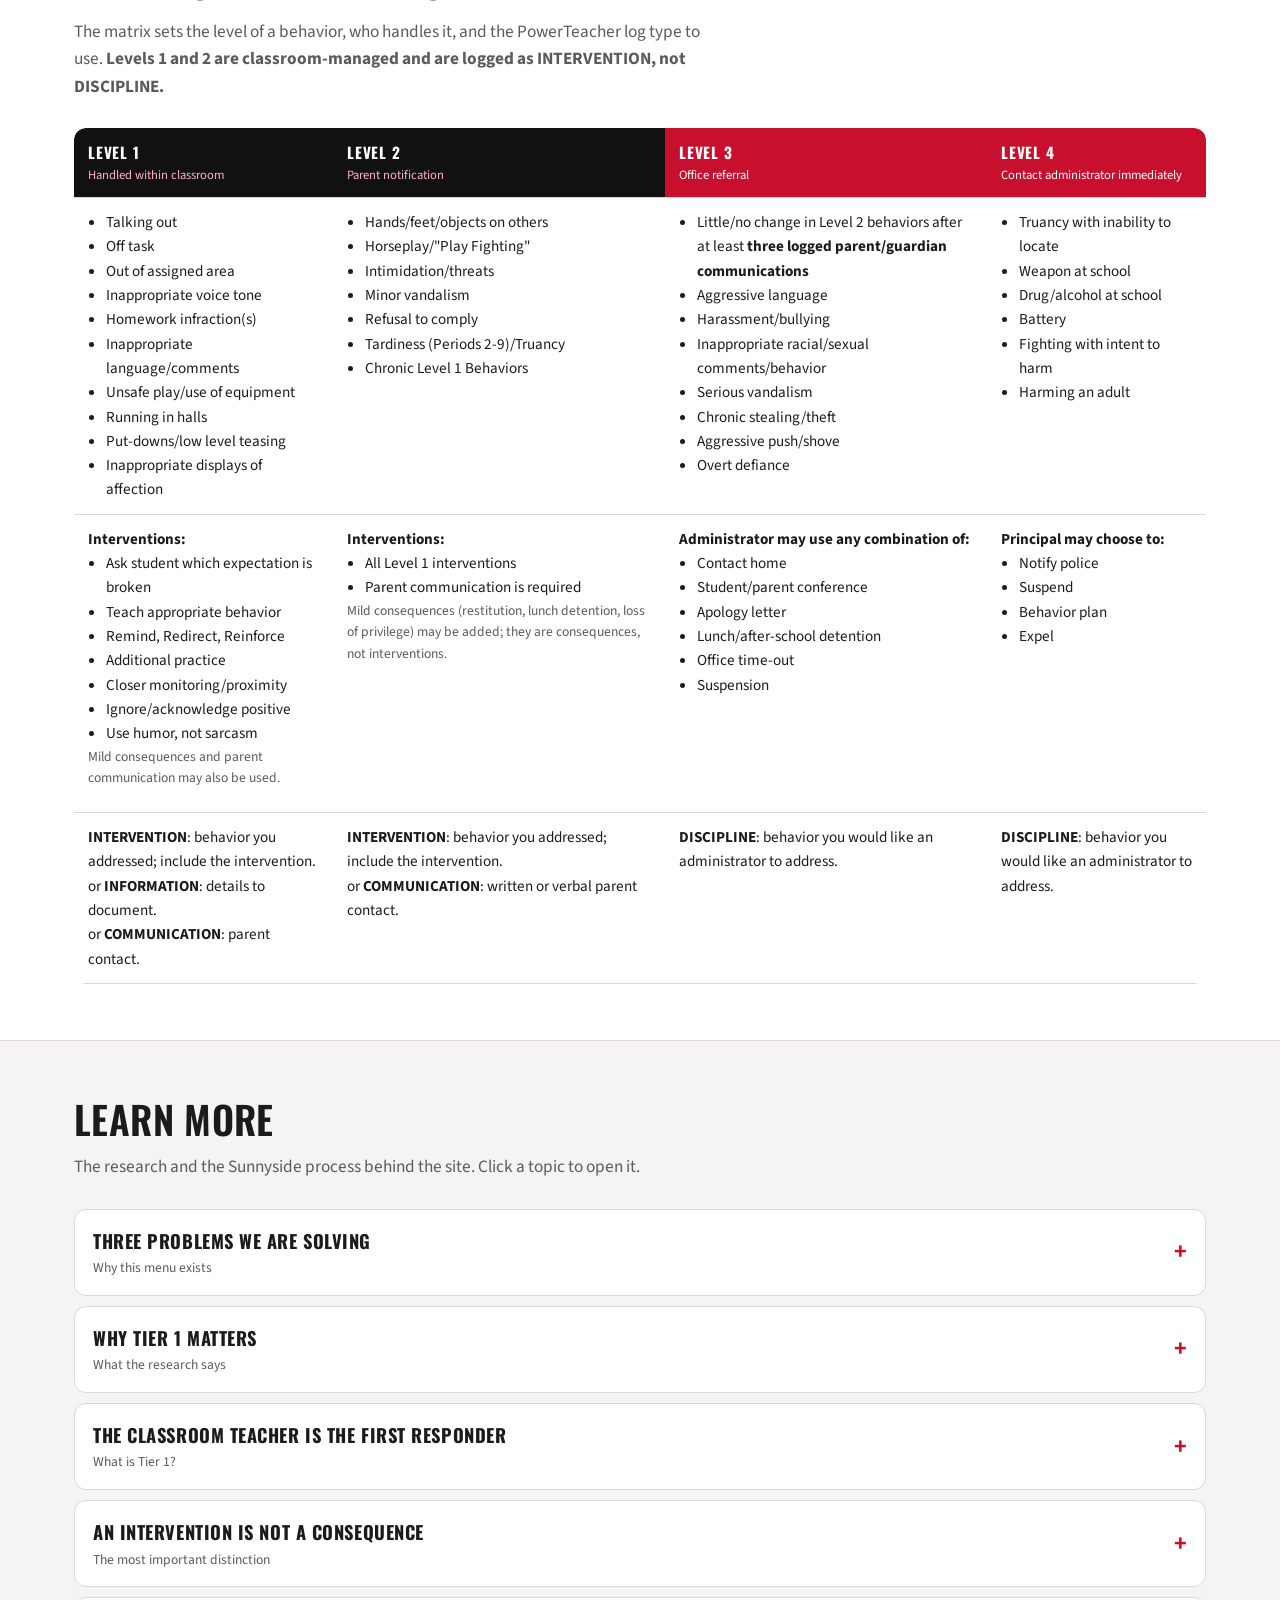
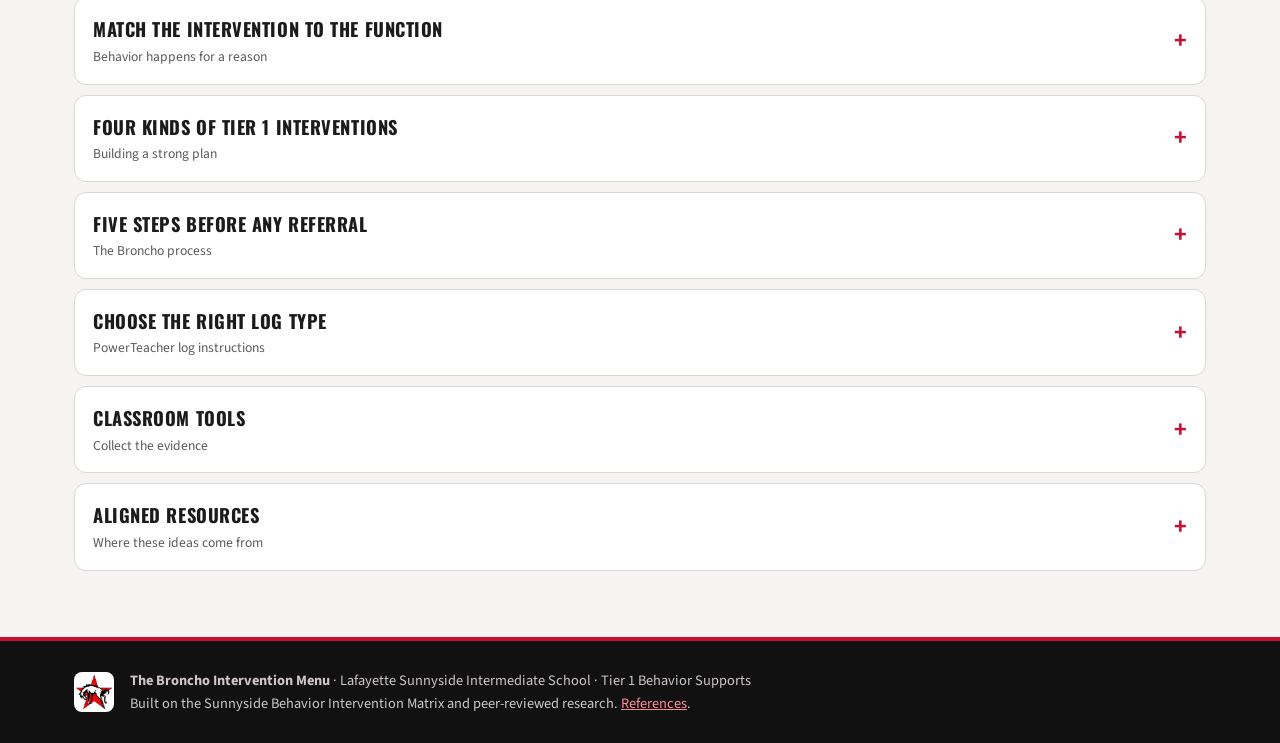
==== commit a3aa2a59: "Simplify the home page A shorter opening with three main buttons; 'What do you need to do?' task til" ====
--- a/index.html
+++ b/index.html
@@ -9,7 +9,7 @@
 <link rel="preconnect" href="https://fonts.googleapis.com">
 <link rel="preconnect" href="https://fonts.gstatic.com" crossorigin>
 <link rel="stylesheet" href="https://fonts.googleapis.com/css2?family=Oswald:wght@500;600&family=Source+Sans+3:wght@400;600;700&display=swap">
-<link rel="stylesheet" href="css/style.css?v=a3aa2a5">
+<link rel="stylesheet" href="css/style.css?v=438f726">
 </head>
 <body>
 <a class="skip" href="#main">Skip to content</a>
@@ -365,6 +365,6 @@
   <div><b>The Broncho Intervention Menu</b> &middot; Lafayette Sunnyside Intermediate School &middot; Tier 1 Behavior Supports<br>
   Built on the Sunnyside Behavior Intervention Matrix and peer-reviewed research. <a href="research.html">References</a>.</div>
 </div></footer>
-<script src="js/feedback.js?v=a3aa2a5"></script>
+<script src="js/feedback.js?v=438f726"></script>
 </body>
 </html>
--- a/css/style.css
+++ b/css/style.css
@@ -722,3 +722,27 @@
 body.under-construction main > *:not(.uc-sign):not(#print-area) { display: none !important; }
 .req-list { padding-left: 20px; margin: 8px 0 0; font-size: .92rem; }
 .req-list li { margin-bottom: 4px; }
+
+/* home: task tiles, rules, Learn more */
+.tasks { display: grid; grid-template-columns: repeat(3, minmax(0, 1fr)); gap: 14px; }
+@media (max-width: 900px) { .tasks { grid-template-columns: repeat(2, minmax(0, 1fr)); } }
+@media (max-width: 520px) { .tasks { grid-template-columns: 1fr; } }
+.task { position: relative; display: block; padding: 18px 18px 18px 64px; border: 2px solid var(--line); border-radius: 14px; background: var(--surface); color: var(--ink); text-decoration: none; transition: border-color .15s, transform .15s; }
+.task:hover, .task:focus-visible { border-color: var(--red); transform: translateY(-2px); }
+.task b { display: block; font-family: var(--display); text-transform: uppercase; letter-spacing: .03em; font-size: 1.15rem; margin-bottom: 4px; }
+.task span:not(.task-n) { color: var(--muted); font-size: .95rem; }
+.task-n { position: absolute; left: 16px; top: 16px; width: 34px; height: 34px; border-radius: 50%; background: var(--red); color: #fff; display: grid; place-items: center; font-family: var(--display); }
+.rule a { display: inline-block; margin-top: 6px; font-weight: 700; }
+details.more { border: 1px solid var(--line); border-radius: 12px; background: var(--surface); margin-bottom: 10px; }
+details.more > summary { cursor: pointer; list-style: none; padding: 16px 18px; display: flex; justify-content: space-between; align-items: center; gap: 12px; }
+details.more > summary::-webkit-details-marker { display: none; }
+details.more > summary::after { content: "+"; font-size: 1.5rem; font-weight: 700; color: var(--red); line-height: 1; }
+details.more[open] > summary::after { content: "\2212"; }
+details.more > summary b { display: block; font-family: var(--display); text-transform: uppercase; font-size: 1.15rem; letter-spacing: .03em; }
+details.more > summary small { display: block; color: var(--muted); font-size: .85rem; margin-top: 2px; }
+details.more[open] { border-color: var(--red); }
+.more-body { padding: 4px 18px 20px; border-top: 1px solid var(--line); }
+.more-body.dark { background: var(--black); color: #fff; border-radius: 0 0 12px 12px; }
+.more-body.dark .card { color: var(--ink); }
+.more-body > .wrap { padding: 0; max-width: none; }
+details.more { scroll-margin-top: 90px; }
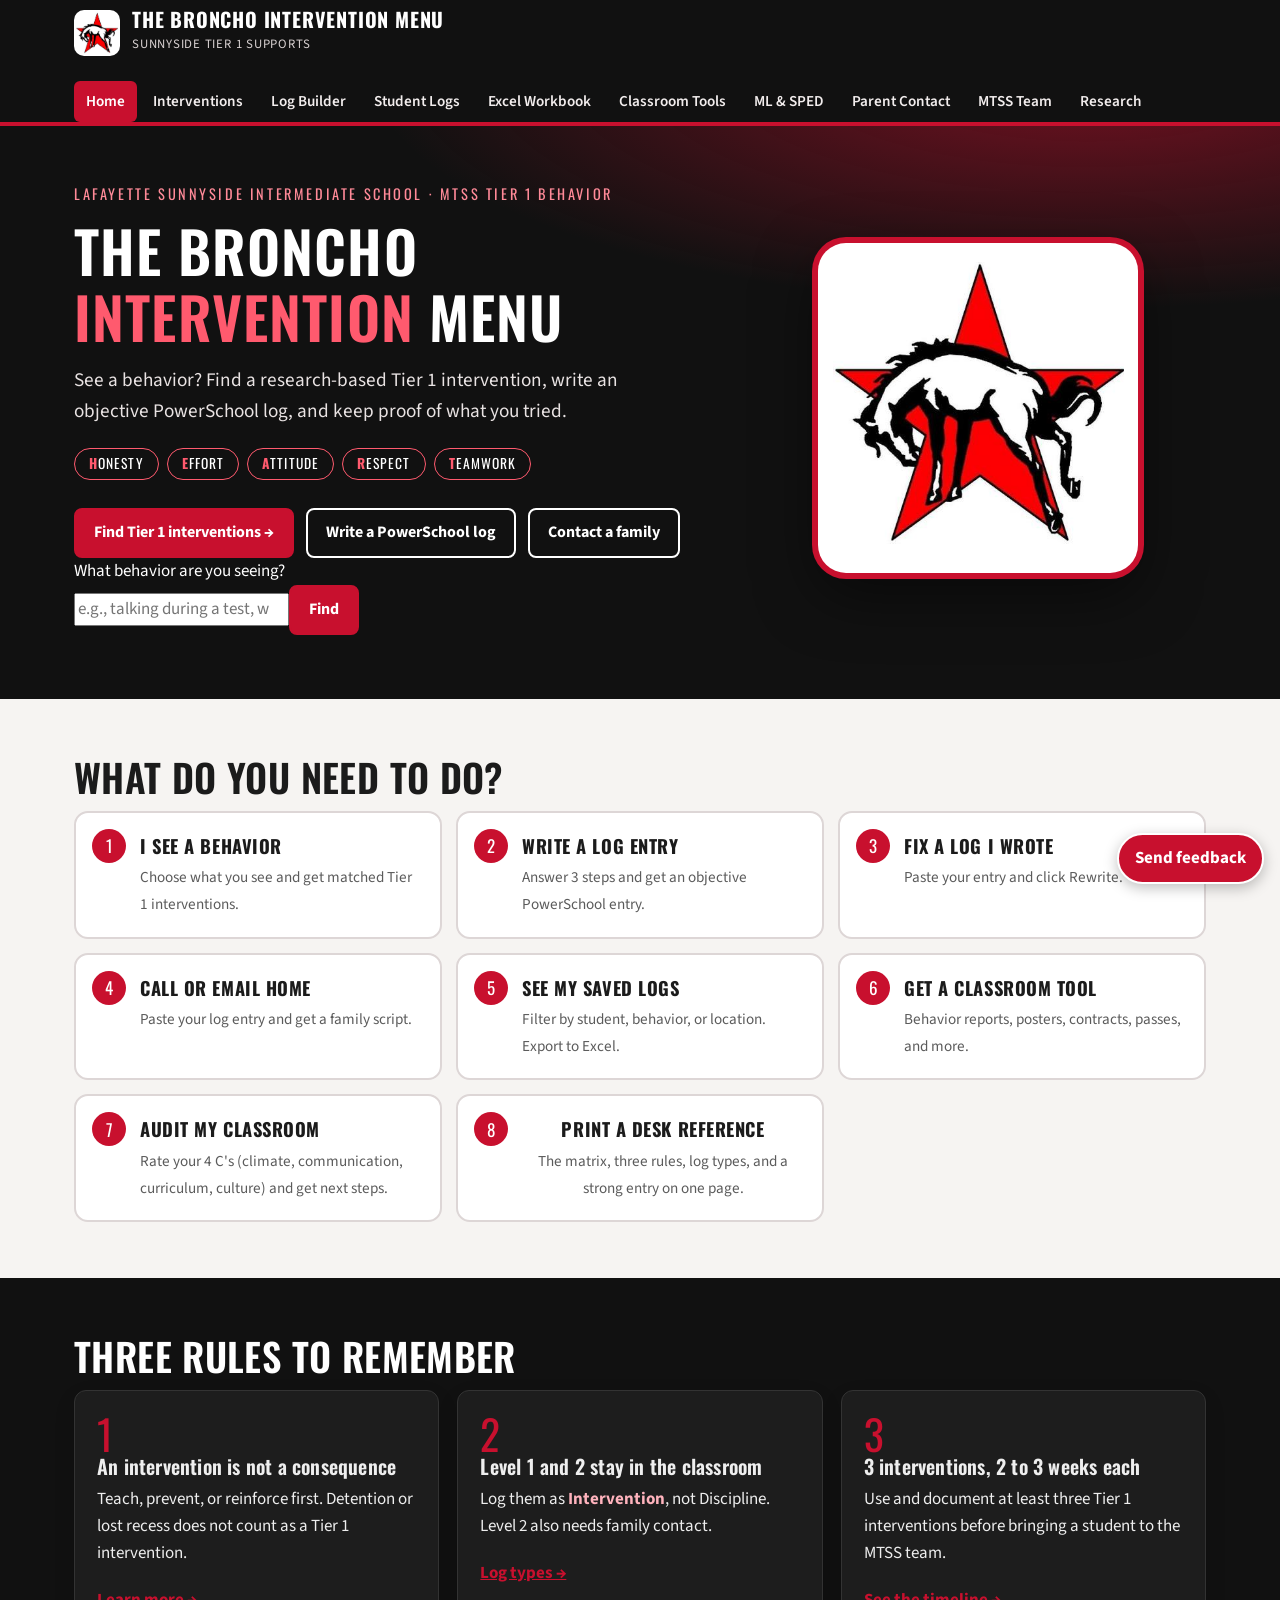
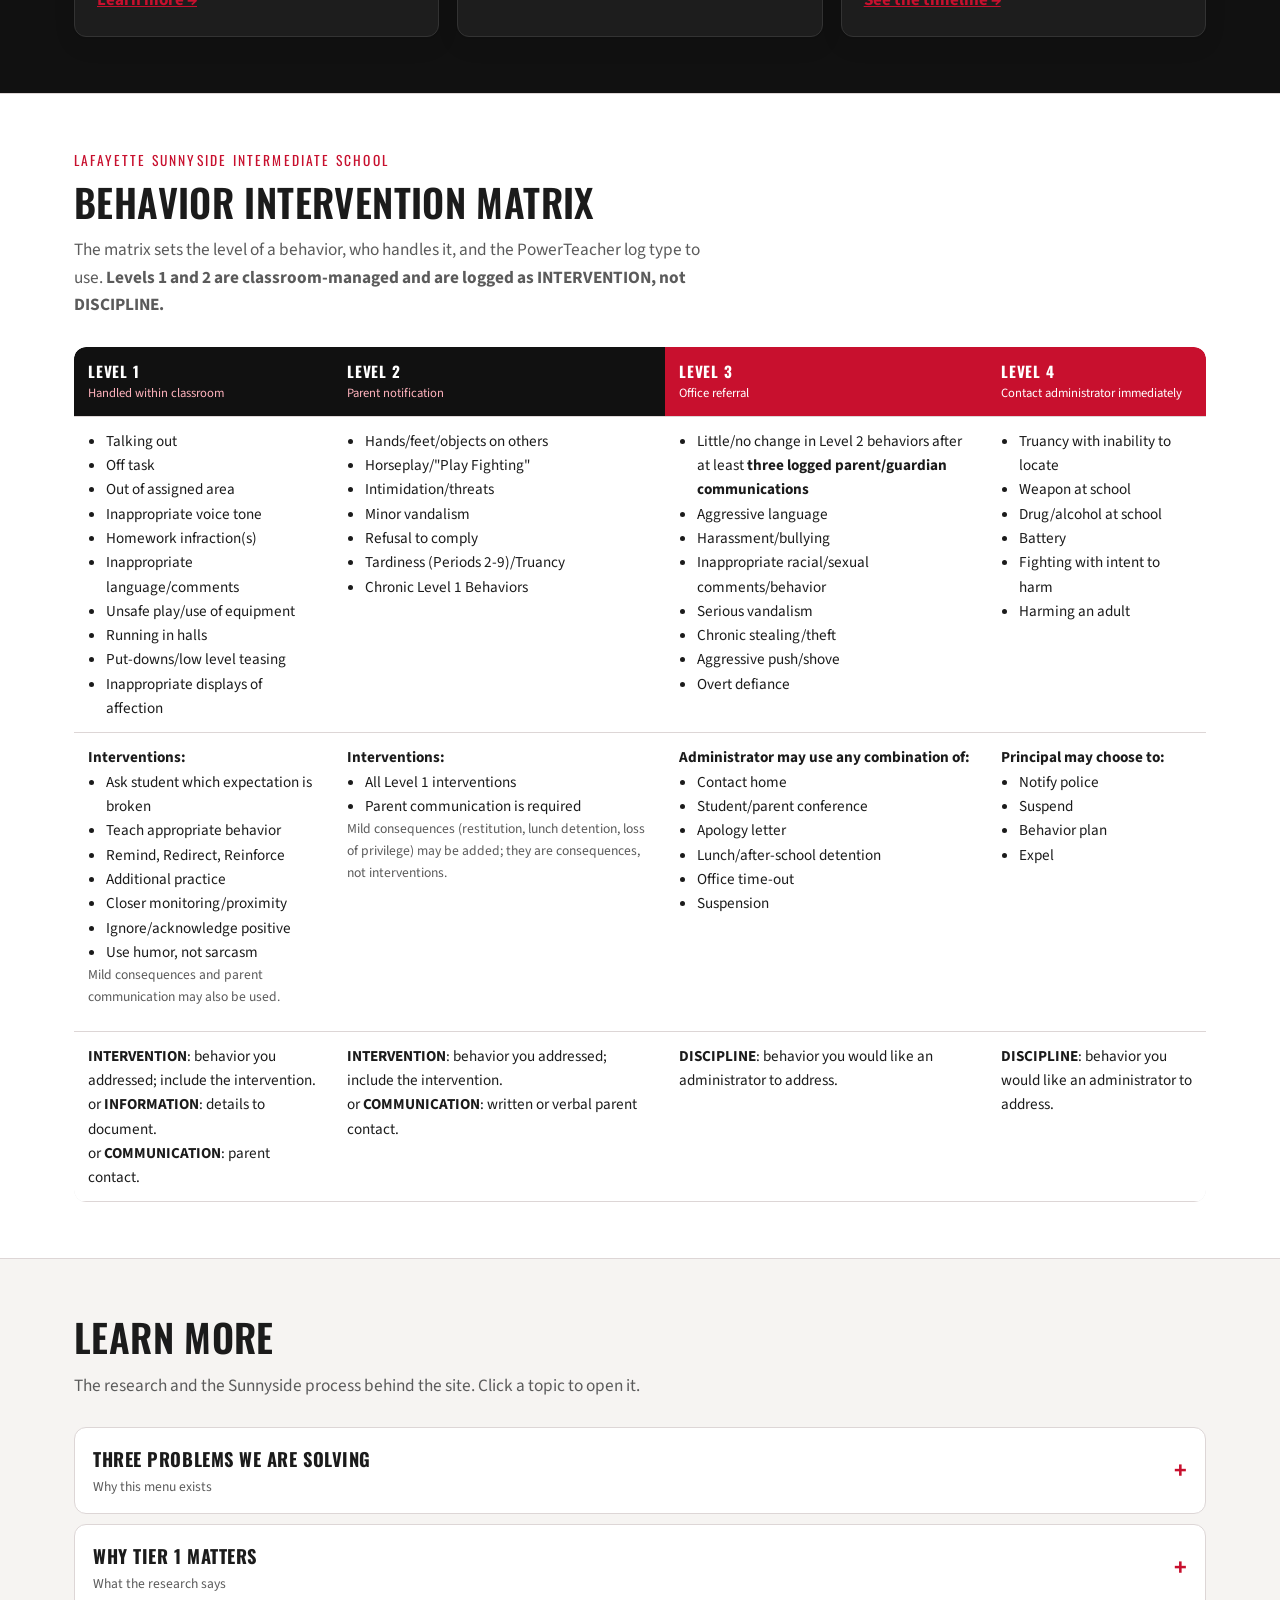
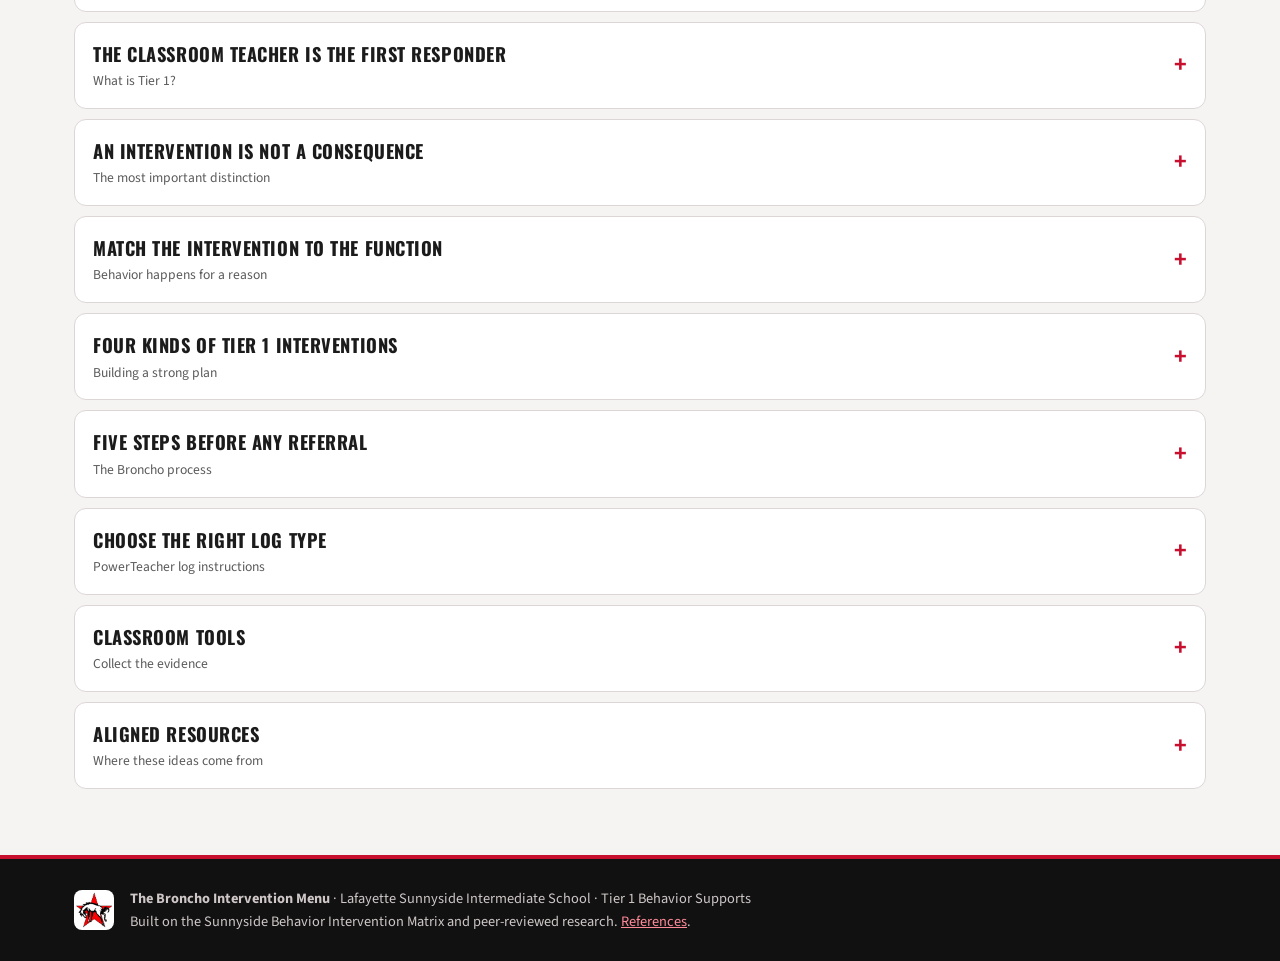
==== commit 8ac1713d: "Bump asset versions Co-Authored-By: Claude Opus 5.5 <noreply@anthropic.com> Claude-Session: https://" ====
--- a/index.html
+++ b/index.html
@@ -9,7 +9,7 @@
 <link rel="preconnect" href="https://fonts.googleapis.com">
 <link rel="preconnect" href="https://fonts.gstatic.com" crossorigin>
 <link rel="stylesheet" href="https://fonts.googleapis.com/css2?family=Oswald:wght@500;600&family=Source+Sans+3:wght@400;600;700&display=swap">
-<link rel="stylesheet" href="css/style.css?v=438f726">
+<link rel="stylesheet" href="css/style.css?v=30606db">
 </head>
 <body>
 <a class="skip" href="#main">Skip to content</a>
@@ -44,8 +44,22 @@
         <a class="btn ghost" href="log.html">Write a PowerSchool log</a>
         <a class="btn ghost" href="parent.html">Contact a family</a>
       </div>
+      <form class="hsearch" id="hs-form" role="search" autocomplete="off">
+        <label for="hs-q">What behavior are you seeing?</label>
+        <div class="hs-box"><input type="search" id="hs-q" placeholder="e.g., talking during a test, won't start work, missing homework"><button class="btn" type="submit">Find</button></div>
+        <div id="hs-results" class="hs-results" aria-live="polite"></div>
+      </form>
     </div>
     <div class="logo-big"><img src="img/broncho-logo.png" alt="Sunnyside Broncho logo: a bucking bronco over a red star"></div>
+  </div>
+</section>
+
+<section class="band alt" id="my-students" hidden>
+  <div class="wrap">
+    <h2 class="title">Your students</h2>
+    <p class="intro">From the logs saved on this computer only. Nothing is shared.</p>
+    <div class="ms-list" id="ms-list"></div>
+    <p id="ms-more" style="margin-top:10px"></p>
   </div>
 </section>
 
@@ -59,6 +73,8 @@
       <a class="task" href="parent.html"><span class="task-n">4</span><b>Call or email home</b><span>Paste your log entry and get a family script.</span></a>
       <a class="task" href="logs.html"><span class="task-n">5</span><b>See my saved logs</b><span>Filter by student, behavior, or location. Export to Excel.</span></a>
       <a class="task" href="tools.html"><span class="task-n">6</span><b>Get a classroom tool</b><span>Behavior reports, posters, contracts, passes, and more.</span></a>
+      <a class="task" href="tools.html#fourc"><span class="task-n">7</span><b>Audit my classroom</b><span>Rate your 4 C's (climate, communication, curriculum, culture) and get next steps.</span></a>
+      <button class="task" type="button" id="desk-print"><span class="task-n">8</span><b>Print a desk reference</b><span>The matrix, three rules, log types, and a strong entry on one page.</span></button>
     </div>
   </div>
 </section>
@@ -358,6 +374,7 @@
   if (location.hash) openTo(location.hash.slice(1));
 })();
 </script>
+<div class="print-only" id="print-area"></div>
 </main>
 
 <footer class="foot"><div class="wrap">
@@ -365,6 +382,9 @@
   <div><b>The Broncho Intervention Menu</b> &middot; Lafayette Sunnyside Intermediate School &middot; Tier 1 Behavior Supports<br>
   Built on the Sunnyside Behavior Intervention Matrix and peer-reviewed research. <a href="research.html">References</a>.</div>
 </div></footer>
-<script src="js/feedback.js?v=438f726"></script>
+<script src="js/data.js?v=30606db"></script>
+<script src="js/app.js?v=30606db"></script>
+<script src="js/home.js?v=30606db"></script>
+<script src="js/feedback.js?v=30606db"></script>
 </body>
 </html>
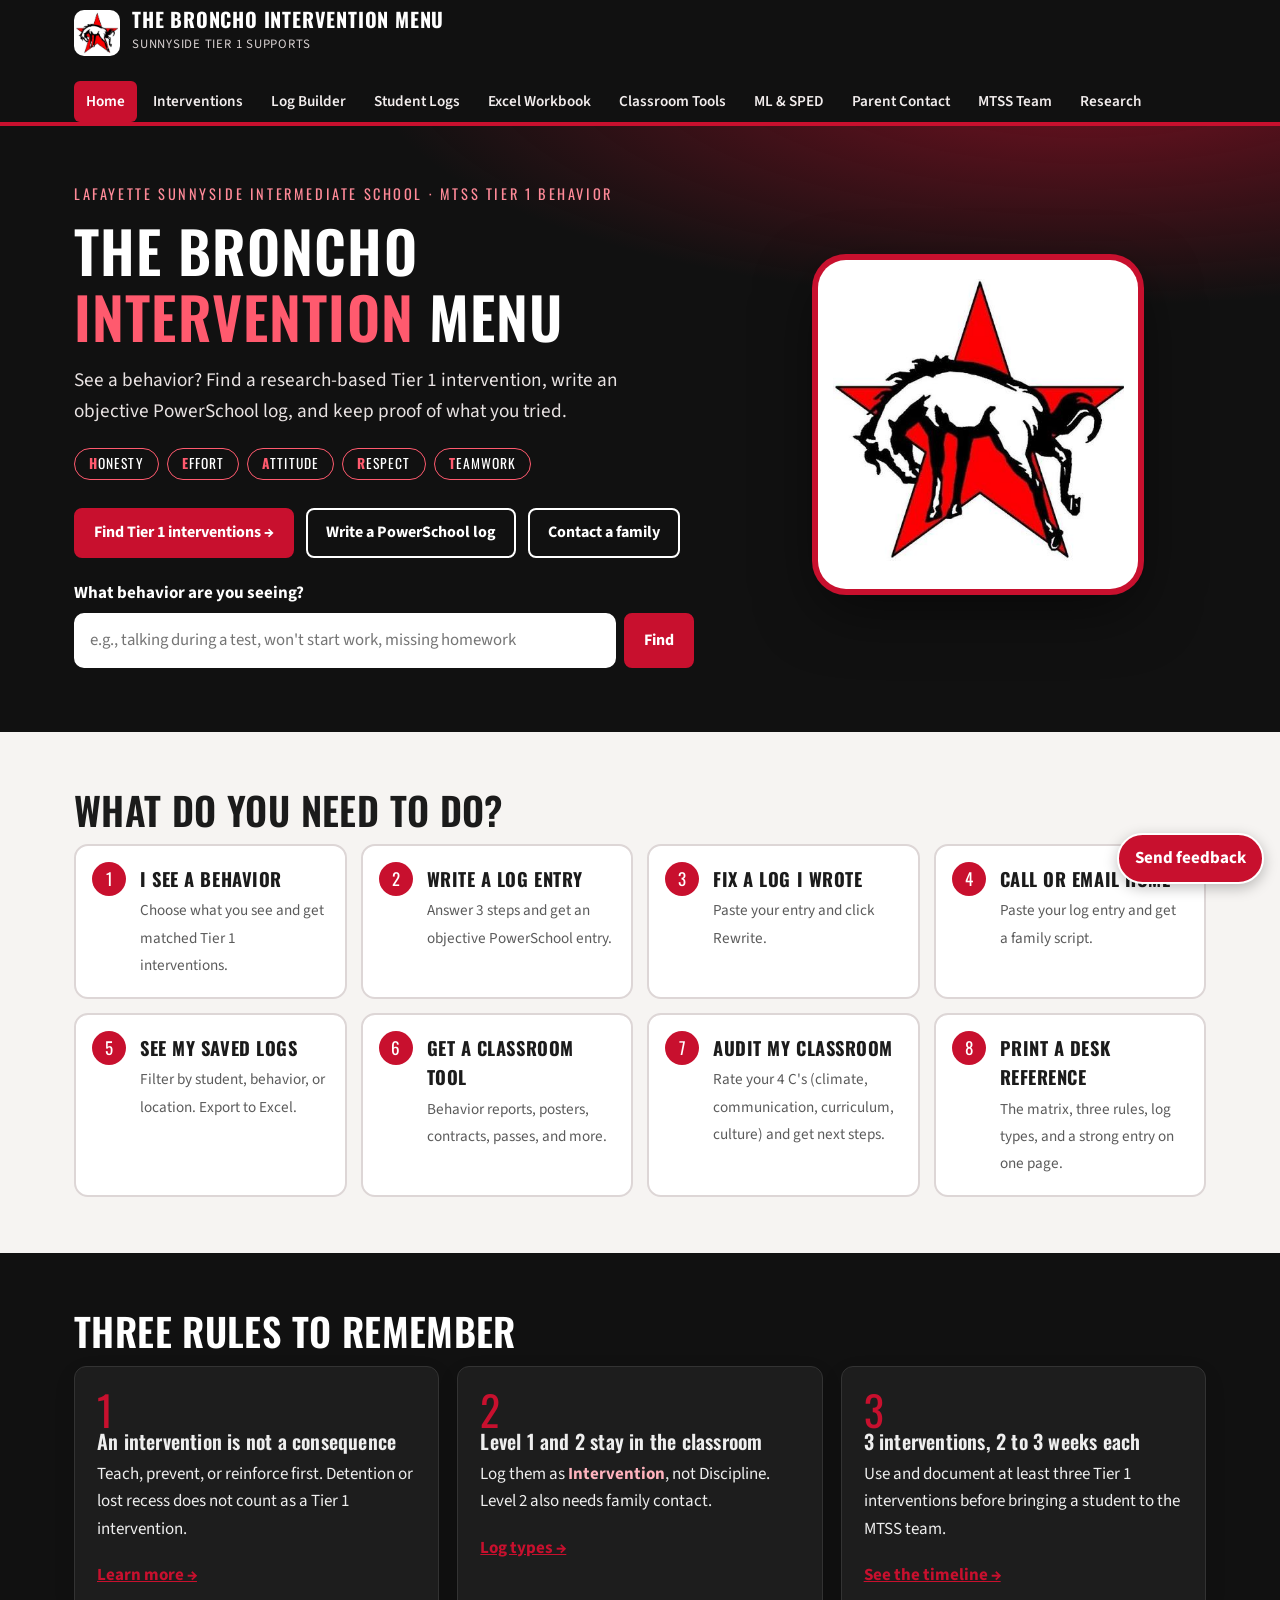
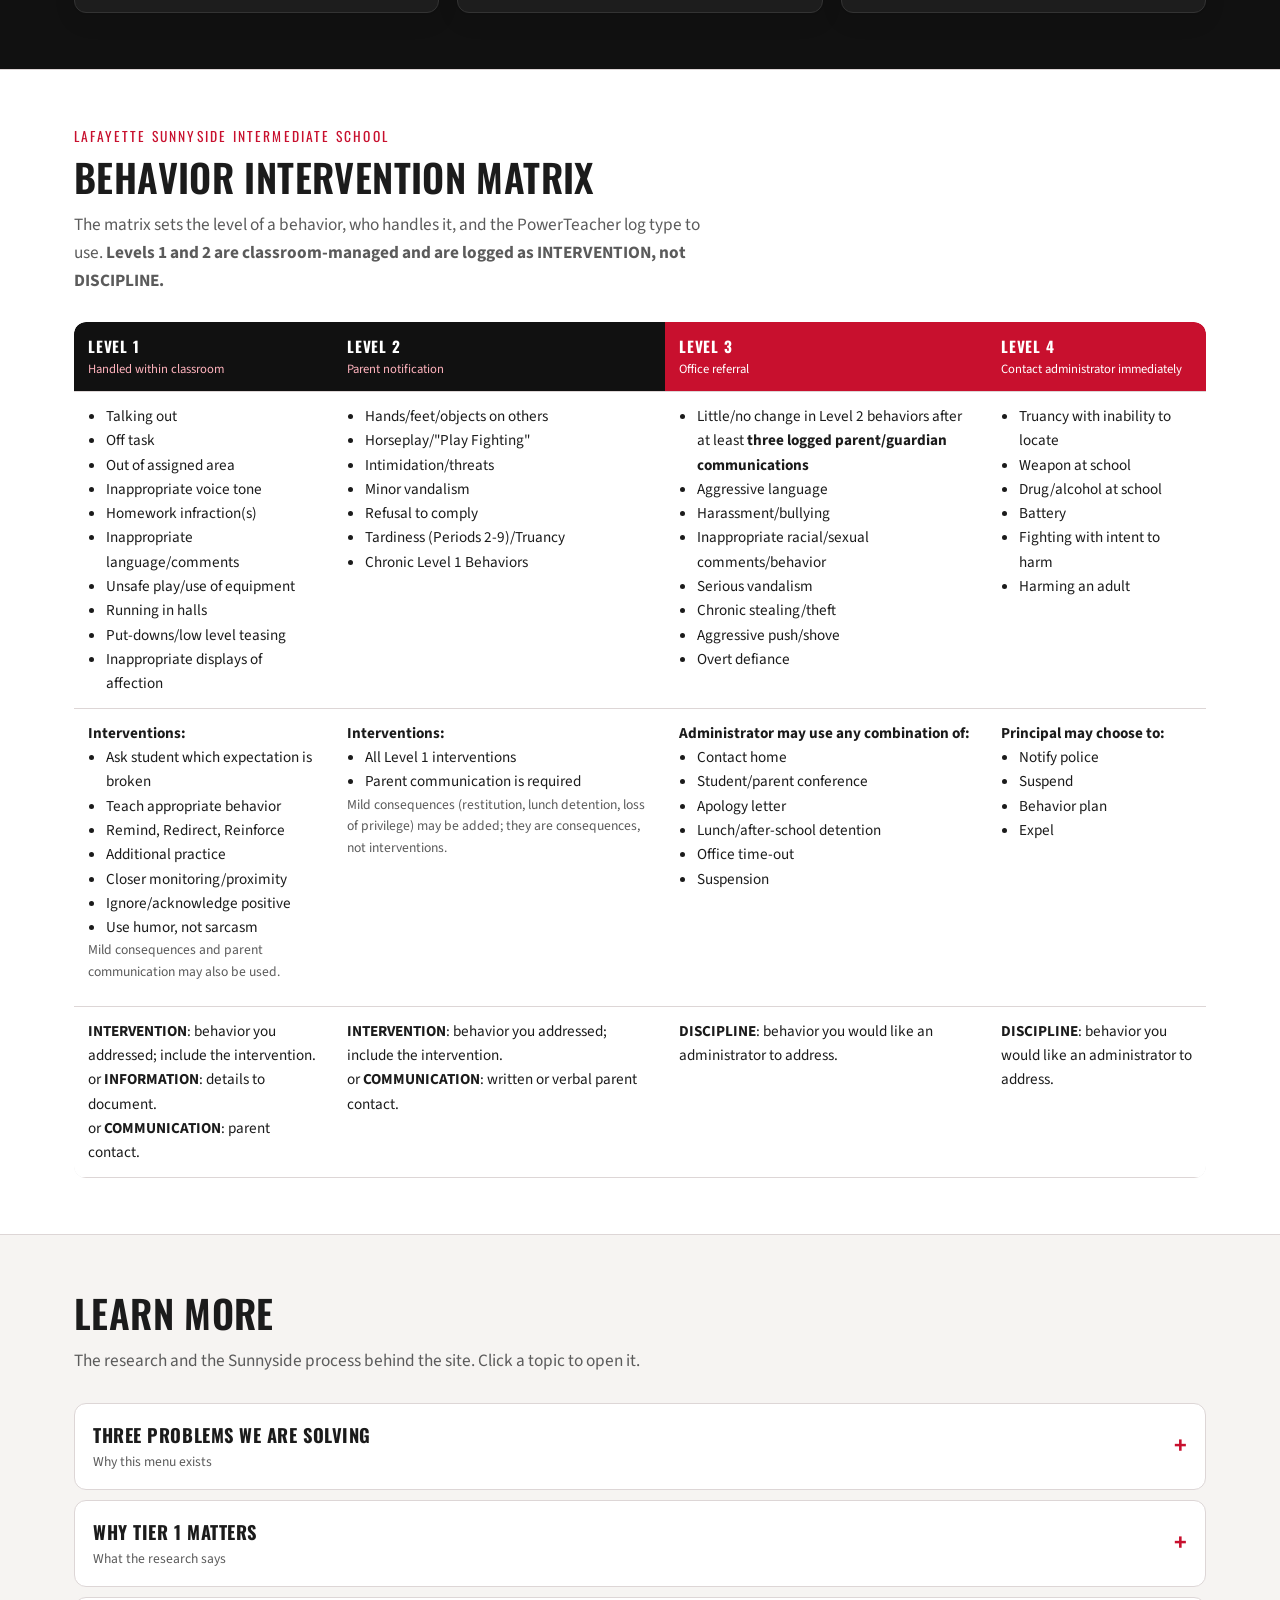
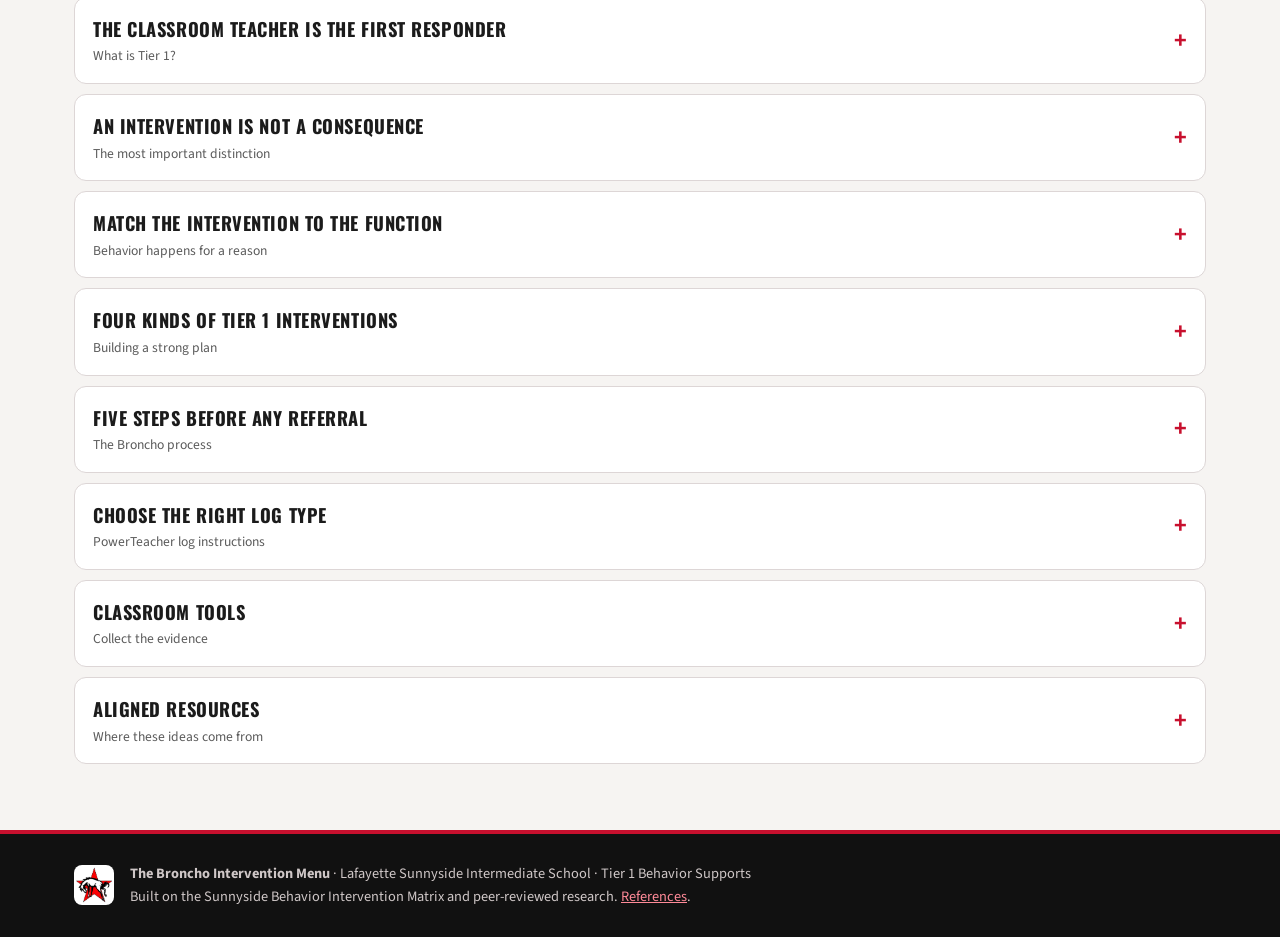
==== commit 30606db4: "Home page: behavior search, Your students reminders, classroom audit, desk reference - 'What behavio" ====
--- a/index.html
+++ b/index.html
@@ -9,7 +9,7 @@
 <link rel="preconnect" href="https://fonts.googleapis.com">
 <link rel="preconnect" href="https://fonts.gstatic.com" crossorigin>
 <link rel="stylesheet" href="https://fonts.googleapis.com/css2?family=Oswald:wght@500;600&family=Source+Sans+3:wght@400;600;700&display=swap">
-<link rel="stylesheet" href="css/style.css?v=30606db">
+<link rel="stylesheet" href="css/style.css?v=a3aa2a5">
 </head>
 <body>
 <a class="skip" href="#main">Skip to content</a>
@@ -382,9 +382,9 @@
   <div><b>The Broncho Intervention Menu</b> &middot; Lafayette Sunnyside Intermediate School &middot; Tier 1 Behavior Supports<br>
   Built on the Sunnyside Behavior Intervention Matrix and peer-reviewed research. <a href="research.html">References</a>.</div>
 </div></footer>
-<script src="js/data.js?v=30606db"></script>
-<script src="js/app.js?v=30606db"></script>
-<script src="js/home.js?v=30606db"></script>
-<script src="js/feedback.js?v=30606db"></script>
+<script src="js/data.js?v=x"></script>
+<script src="js/app.js?v=x"></script>
+<script src="js/home.js?v=x"></script>
+<script src="js/feedback.js?v=a3aa2a5"></script>
 </body>
 </html>
--- a/css/style.css
+++ b/css/style.css
@@ -746,3 +746,43 @@
 .more-body.dark .card { color: var(--ink); }
 .more-body > .wrap { padding: 0; max-width: none; }
 details.more { scroll-margin-top: 90px; }
+
+/* home: search, your students, 8 tiles, desk reference */
+.tasks { grid-template-columns: repeat(4, minmax(0, 1fr)); }
+@media (max-width: 1100px) { .tasks { grid-template-columns: repeat(2, minmax(0, 1fr)); } }
+@media (max-width: 520px) { .tasks { grid-template-columns: 1fr; } }
+button.task { text-align: left; font: inherit; cursor: pointer; width: 100%; }
+.hsearch { margin-top: 22px; max-width: 620px; position: relative; }
+.hsearch label { display: block; font-weight: 700; margin-bottom: 6px; color: #fff; }
+.hs-box { display: flex; gap: 8px; }
+.hs-box input { flex: 1; min-width: 0; font-size: 1.05rem; padding: 12px 14px; border-radius: 10px; border: 2px solid #fff; }
+.hs-results { position: absolute; left: 0; right: 0; top: 100%; z-index: 20; margin-top: 6px; background: var(--surface); color: var(--ink); border-radius: 12px; box-shadow: 0 10px 30px rgba(0,0,0,.35); overflow: hidden; }
+.hs-results:empty { display: none; }
+.hs-item { display: flex; gap: 10px; align-items: flex-start; padding: 10px 12px; color: var(--ink); text-decoration: none; border-bottom: 1px solid var(--line); }
+.hs-item:last-child { border-bottom: 0; }
+.hs-item:hover, .hs-item:focus, .hs-item[aria-selected="true"] { background: var(--red-soft); }
+.hs-item small { display: block; color: var(--muted); }
+.hs-item .lvl-badge { flex: none; }
+.ms-list { display: grid; grid-template-columns: repeat(3, minmax(0, 1fr)); gap: 12px; }
+@media (max-width: 900px) { .ms-list { grid-template-columns: 1fr; } }
+.ms-card { background: var(--surface); border: 1px solid var(--line); border-left: 5px solid var(--line); border-radius: 10px; padding: 12px 14px; }
+.ms-card.red { border-left-color: var(--red); } .ms-card.warn { border-left-color: #c98a00; } .ms-card.ok { border-left-color: #1f7a46; }
+.ms-top { display: flex; justify-content: space-between; gap: 8px; flex-wrap: wrap; align-items: baseline; }
+.ms-top b { font-family: var(--display); font-size: 1.2rem; }
+.ms-card p { margin: 6px 0; }
+.ms-card a { font-weight: 700; }
+/* desk reference (prints on one page) */
+.sheet.desk { font-size: 9.5pt; }
+.desk h3 { font-size: 11pt; margin: 8px 0 4px; text-transform: uppercase; color: #c8102e; }
+.desk ol, .desk ul { margin: 0; padding-left: 16px; } .desk li { margin-bottom: 2px; } .desk p { margin: 2px 0; }
+.dr-heart { display: flex; gap: 6px; justify-content: center; margin: 4px 0 6px; }
+.dr-heart span { border: 2px solid #111; border-radius: 999px; padding: 2px 10px; font-weight: 700; }
+.dr-heart b { color: #c8102e; }
+.dr-grid { display: grid; grid-template-columns: repeat(4, 1fr); gap: 6px; }
+.dr-lvl { border: 2px solid #111; border-radius: 8px; padding: 6px; break-inside: avoid; }
+.dr-lvl.l3, .dr-lvl.l4 { border-color: #c8102e; }
+.dr-lvl > b { display: block; font-size: 10pt; }
+.dr-lvl.l3 > b, .dr-lvl.l4 > b { color: #c8102e; }
+.dr-log { font-weight: 700; border-top: 1px solid #ccc; padding-top: 3px; }
+.dr-two { display: grid; grid-template-columns: 1fr 1fr; gap: 14px; }
+@media print { .desk { -webkit-print-color-adjust: exact; print-color-adjust: exact; } }
